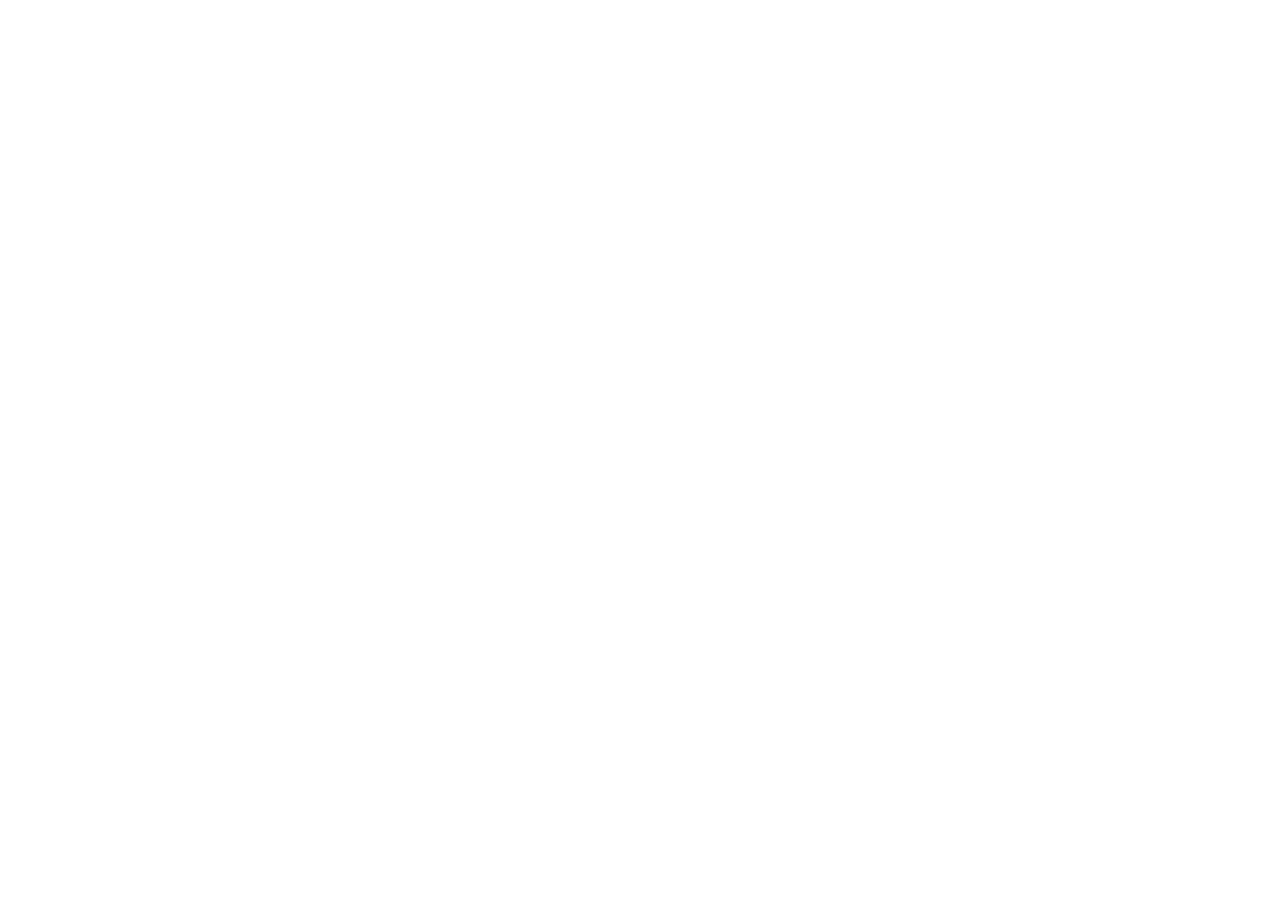
==== index.html @ 72f67b69 "init project" ====
<!DOCTYPE html>
<html lang="en">
<head>
    <meta charset="UTF-8">
    <meta http-equiv="X-UA-Compatible" content="IE=edge">
    <meta name="viewport" content="width=device-width, initial-scale=1.0">
    <title>Document</title>
</head>
<body>
    
</body>
</html>
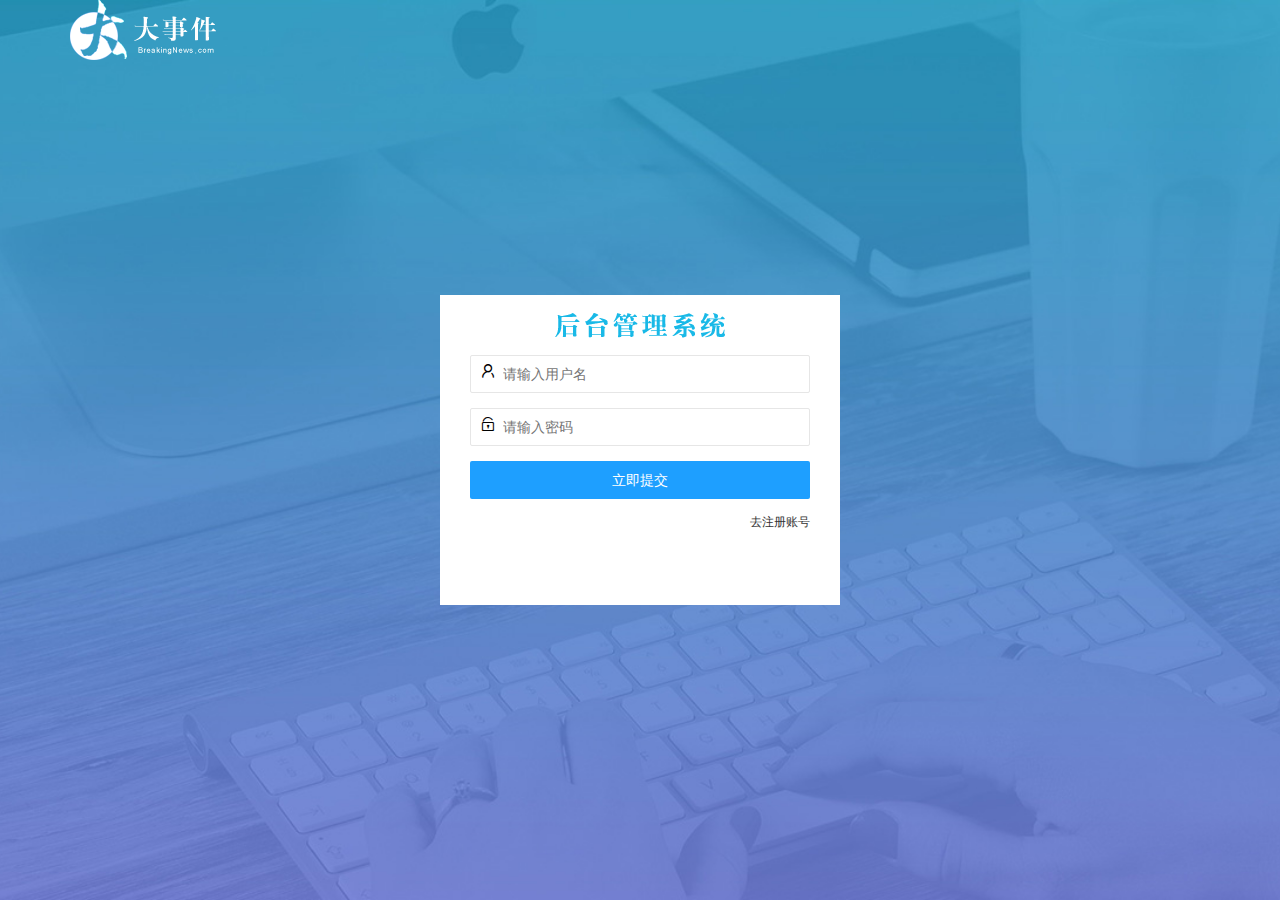
==== commit 28ad230a: "完成了注册和登录功能的开发" ====
--- a/index.html
+++ b/index.html
@@ -1,12 +1,89 @@
 <!DOCTYPE html>
 <html lang="en">
+
 <head>
     <meta charset="UTF-8">
     <meta http-equiv="X-UA-Compatible" content="IE=edge">
     <meta name="viewport" content="width=device-width, initial-scale=1.0">
-    <title>Document</title>
+    <title>大事件登录</title>
+    <link rel="stylesheet" href="./assets/lib/layui/css/layui.css">
+    <link rel="stylesheet" href="/assets/css/login.css">
 </head>
+
 <body>
-    
+    <!-- 头部的logo区 -->
+    <div class="layui-main">
+        <img src="/assets/images/logo.png" alt="" />
+    </div>
+    <!-- 注册登录区 -->
+    <div class="loginAndRegBox">
+        <div class="title-box"></div>
+        <!-- 登录的div -->
+        <div class="login-box">
+            <form class="layui-form" id="form_login">
+                <!-- 用户名 -->
+                <div class="layui-form-item">
+                    <i class="layui-icon layui-icon-username"></i>  
+                    <input type="text" name="username" required lay-verify="required" placeholder="请输入用户名"
+                        autocomplete="off" class="layui-input">
+                </div>
+                <!-- 密码 -->
+                <div class="layui-form-item">
+                    <i class="layui-icon layui-icon-password"></i> 
+                    <input type="password" name="password" required lay-verify="required|pwd" placeholder="请输入密码"
+                        autocomplete="off" class="layui-input">
+                </div>
+                <!-- 登录按钮 -->
+                <div class="layui-form-item">
+                      <!-- 按钮 提交按钮比普通按钮多了一个  lay-submit  属性-->
+                    <button class="layui-btn layui-btn-fluid  layui-btn-normal" lay-submit>立即提交</button>
+                </div>
+                <div class="layui-form-item link" >
+                    <a href="javascript:;" id="link_reg">去注册账号</a>
+                </div>
+            </form>
+
+        </div>
+        <!-- 注册的div -->
+        <div class="reg-box ">
+            <form class="layui-form" id="form_reg">
+                <!-- 用户名 -->
+                <div class="layui-form-item">
+                    <i class="layui-icon layui-icon-username"></i>  
+                    <input type="text" name="username" required lay-verify="required" placeholder="请输入用户名"
+                        autocomplete="off" class="layui-input">
+                </div>
+                <!-- 密码 -->
+                <div class="layui-form-item">
+                    <i class="layui-icon layui-icon-password"></i> 
+                    <input type="password" name="password" required lay-verify="required|pwd" placeholder="请输入密码"
+                        autocomplete="off" class="layui-input">
+                </div>
+                <!-- 再次确认 -->
+                <div class="layui-form-item">
+                    <i class="layui-icon layui-icon-password"></i> 
+                    <input type="password" name="repassword" required lay-verify="required|pwd" placeholder="请确认密码"
+                        autocomplete="off" class="layui-input">
+                </div>
+                <!-- 注册按钮 -->
+                <div class="layui-form-item">
+                      <!-- 按钮 提交按钮比普通按钮多了一个  lay-submit  属性-->
+                    <button class="layui-btn layui-btn-fluid  layui-btn-normal" lay-submit>注册</button>
+                </div>
+                <div class="layui-form-item link" >
+                    <a href="javascript:;" id="link_log">去登录</a>
+                </div>
+            </form>  
+        </div>
+    </div>
+    <!-- 导入layui脚本 -->
+    <script src="/assets/lib/layui/layui.all.js"></script>
+    <!-- 导入jquery脚本 -->
+    <script src="/assets/lib/jquery.js"></script>
+    <!-- 导入baseAPI.js -->
+    <script src="/assets/js/baseAPI.js"></script>
+    <!-- 导入自己的脚本 -->
+    <script src="/assets/js/login.js"></script>
 </body>
+
 </html>--- a/assets/lib/layui/css/layui.css
+++ b/assets/lib/layui/css/layui.css
@@ -0,0 +1,2 @@
+/** layui-v2.5.5 MIT License By https://www.layui.com */
+ .layui-inline,img{display:inline-block;vertical-align:middle}h1,h2,h3,h4,h5,h6{font-weight:400}.layui-edge,.layui-header,.layui-inline,.layui-main{position:relative}.layui-body,.layui-edge,.layui-elip{overflow:hidden}.layui-btn,.layui-edge,.layui-inline,img{vertical-align:middle}.layui-btn,.layui-disabled,.layui-icon,.layui-unselect{-moz-user-select:none;-webkit-user-select:none;-ms-user-select:none}.layui-elip,.layui-form-checkbox span,.layui-form-pane .layui-form-label{text-overflow:ellipsis;white-space:nowrap}.layui-breadcrumb,.layui-tree-btnGroup{visibility:hidden}blockquote,body,button,dd,div,dl,dt,form,h1,h2,h3,h4,h5,h6,input,li,ol,p,pre,td,textarea,th,ul{margin:0;padding:0;-webkit-tap-highlight-color:rgba(0,0,0,0)}a:active,a:hover{outline:0}img{border:none}li{list-style:none}table{border-collapse:collapse;border-spacing:0}h4,h5,h6{font-size:100%}button,input,optgroup,option,select,textarea{font-family:inherit;font-size:inherit;font-style:inherit;font-weight:inherit;outline:0}pre{white-space:pre-wrap;white-space:-moz-pre-wrap;white-space:-pre-wrap;white-space:-o-pre-wrap;word-wrap:break-word}body{line-height:24px;font:14px Helvetica Neue,Helvetica,PingFang SC,Tahoma,Arial,sans-serif}hr{height:1px;margin:10px 0;border:0;clear:both}a{color:#333;text-decoration:none}a:hover{color:#777}a cite{font-style:normal;*cursor:pointer}.layui-border-box,.layui-border-box *{box-sizing:border-box}.layui-box,.layui-box *{box-sizing:content-box}.layui-clear{clear:both;*zoom:1}.layui-clear:after{content:'\20';clear:both;*zoom:1;display:block;height:0}.layui-inline{*display:inline;*zoom:1}.layui-edge{display:inline-block;width:0;height:0;border-width:6px;border-style:dashed;border-color:transparent}.layui-edge-top{top:-4px;border-bottom-color:#999;border-bottom-style:solid}.layui-edge-right{border-left-color:#999;border-left-style:solid}.layui-edge-bottom{top:2px;border-top-color:#999;border-top-style:solid}.layui-edge-left{border-right-color:#999;border-right-style:solid}.layui-disabled,.layui-disabled:hover{color:#d2d2d2!important;cursor:not-allowed!important}.layui-circle{border-radius:100%}.layui-show{display:block!important}.layui-hide{display:none!important}@font-face{font-family:layui-icon;src:url(../font/iconfont.eot?v=250);src:url(../font/iconfont.eot?v=250#iefix) format('embedded-opentype'),url(../font/iconfont.woff2?v=250) format('woff2'),url(../font/iconfont.woff?v=250) format('woff'),url(../font/iconfont.ttf?v=250) format('truetype'),url(../font/iconfont.svg?v=250#layui-icon) format('svg')}.layui-icon{font-family:layui-icon!important;font-size:16px;font-style:normal;-webkit-font-smoothing:antialiased;-moz-osx-font-smoothing:grayscale}.layui-icon-reply-fill:before{content:"\e611"}.layui-icon-set-fill:before{content:"\e614"}.layui-icon-menu-fill:before{content:"\e60f"}.layui-icon-search:before{content:"\e615"}.layui-icon-share:before{content:"\e641"}.layui-icon-set-sm:before{content:"\e620"}.layui-icon-engine:before{content:"\e628"}.layui-icon-close:before{content:"\1006"}.layui-icon-close-fill:before{content:"\1007"}.layui-icon-chart-screen:before{content:"\e629"}.layui-icon-star:before{content:"\e600"}.layui-icon-circle-dot:before{content:"\e617"}.layui-icon-chat:before{content:"\e606"}.layui-icon-release:before{content:"\e609"}.layui-icon-list:before{content:"\e60a"}.layui-icon-chart:before{content:"\e62c"}.layui-icon-ok-circle:before{content:"\1005"}.layui-icon-layim-theme:before{content:"\e61b"}.layui-icon-table:before{content:"\e62d"}.layui-icon-right:before{content:"\e602"}.layui-icon-left:before{content:"\e603"}.layui-icon-cart-simple:before{content:"\e698"}.layui-icon-face-cry:before{content:"\e69c"}.layui-icon-face-smile:before{content:"\e6af"}.layui-icon-survey:before{content:"\e6b2"}.layui-icon-tree:before{content:"\e62e"}.layui-icon-upload-circle:before{content:"\e62f"}.layui-icon-add-circle:before{content:"\e61f"}.layui-icon-download-circle:before{content:"\e601"}.layui-icon-templeate-1:before{content:"\e630"}.layui-icon-util:before{content:"\e631"}.layui-icon-face-surprised:before{content:"\e664"}.layui-icon-edit:before{content:"\e642"}.layui-icon-speaker:before{content:"\e645"}.layui-icon-down:before{content:"\e61a"}.layui-icon-file:before{content:"\e621"}.layui-icon-layouts:before{content:"\e632"}.layui-icon-rate-half:before{content:"\e6c9"}.layui-icon-add-circle-fine:before{content:"\e608"}.layui-icon-prev-circle:before{content:"\e633"}.layui-icon-read:before{content:"\e705"}.layui-icon-404:before{content:"\e61c"}.layui-icon-carousel:before{content:"\e634"}.layui-icon-help:before{content:"\e607"}.layui-icon-code-circle:before{content:"\e635"}.layui-icon-water:before{content:"\e636"}.layui-icon-username:before{content:"\e66f"}.layui-icon-find-fill:before{content:"\e670"}.layui-icon-about:before{content:"\e60b"}.layui-icon-location:before{content:"\e715"}.layui-icon-up:before{content:"\e619"}.layui-icon-pause:before{content:"\e651"}.layui-icon-date:before{content:"\e637"}.layui-icon-layim-uploadfile:before{content:"\e61d"}.layui-icon-delete:before{content:"\e640"}.layui-icon-play:before{content:"\e652"}.layui-icon-top:before{content:"\e604"}.layui-icon-friends:before{content:"\e612"}.layui-icon-refresh-3:before{content:"\e9aa"}.layui-icon-ok:before{content:"\e605"}.layui-icon-layer:before{content:"\e638"}.layui-icon-face-smile-fine:before{content:"\e60c"}.layui-icon-dollar:before{content:"\e659"}.layui-icon-group:before{content:"\e613"}.layui-icon-layim-download:before{content:"\e61e"}.layui-icon-picture-fine:before{content:"\e60d"}.layui-icon-link:before{content:"\e64c"}.layui-icon-diamond:before{content:"\e735"}.layui-icon-log:before{content:"\e60e"}.layui-icon-rate-solid:before{content:"\e67a"}.layui-icon-fonts-del:before{content:"\e64f"}.layui-icon-unlink:before{content:"\e64d"}.layui-icon-fonts-clear:before{content:"\e639"}.layui-icon-triangle-r:before{content:"\e623"}.layui-icon-circle:before{content:"\e63f"}.layui-icon-radio:before{content:"\e643"}.layui-icon-align-center:before{content:"\e647"}.layui-icon-align-right:before{content:"\e648"}.layui-icon-align-left:before{content:"\e649"}.layui-icon-loading-1:before{content:"\e63e"}.layui-icon-return:before{content:"\e65c"}.layui-icon-fonts-strong:before{content:"\e62b"}.layui-icon-upload:before{content:"\e67c"}.layui-icon-dialogue:before{content:"\e63a"}.layui-icon-video:before{content:"\e6ed"}.layui-icon-headset:before{content:"\e6fc"}.layui-icon-cellphone-fine:before{content:"\e63b"}.layui-icon-add-1:before{content:"\e654"}.layui-icon-face-smile-b:before{content:"\e650"}.layui-icon-fonts-html:before{content:"\e64b"}.layui-icon-form:before{content:"\e63c"}.layui-icon-cart:before{content:"\e657"}.layui-icon-camera-fill:before{content:"\e65d"}.layui-icon-tabs:before{content:"\e62a"}.layui-icon-fonts-code:before{content:"\e64e"}.layui-icon-fire:before{content:"\e756"}.layui-icon-set:before{content:"\e716"}.layui-icon-fonts-u:before{content:"\e646"}.layui-icon-triangle-d:before{content:"\e625"}.layui-icon-tips:before{content:"\e702"}.layui-icon-picture:before{content:"\e64a"}.layui-icon-more-vertical:before{content:"\e671"}.layui-icon-flag:before{content:"\e66c"}.layui-icon-loading:before{content:"\e63d"}.layui-icon-fonts-i:before{content:"\e644"}.layui-icon-refresh-1:before{content:"\e666"}.layui-icon-rmb:before{content:"\e65e"}.layui-icon-home:before{content:"\e68e"}.layui-icon-user:before{content:"\e770"}.layui-icon-notice:before{content:"\e667"}.layui-icon-login-weibo:before{content:"\e675"}.layui-icon-voice:before{content:"\e688"}.layui-icon-upload-drag:before{content:"\e681"}.layui-icon-login-qq:before{content:"\e676"}.layui-icon-snowflake:before{content:"\e6b1"}.layui-icon-file-b:before{content:"\e655"}.layui-icon-template:before{content:"\e663"}.layui-icon-auz:before{content:"\e672"}.layui-icon-console:before{content:"\e665"}.layui-icon-app:before{content:"\e653"}.layui-icon-prev:before{content:"\e65a"}.layui-icon-website:before{content:"\e7ae"}.layui-icon-next:before{content:"\e65b"}.layui-icon-component:before{content:"\e857"}.layui-icon-more:before{content:"\e65f"}.layui-icon-login-wechat:before{content:"\e677"}.layui-icon-shrink-right:before{content:"\e668"}.layui-icon-spread-left:before{content:"\e66b"}.layui-icon-camera:before{content:"\e660"}.layui-icon-note:before{content:"\e66e"}.layui-icon-refresh:before{content:"\e669"}.layui-icon-female:before{content:"\e661"}.layui-icon-male:before{content:"\e662"}.layui-icon-password:before{content:"\e673"}.layui-icon-senior:before{content:"\e674"}.layui-icon-theme:before{content:"\e66a"}.layui-icon-tread:before{content:"\e6c5"}.layui-icon-praise:before{content:"\e6c6"}.layui-icon-star-fill:before{content:"\e658"}.layui-icon-rate:before{content:"\e67b"}.layui-icon-template-1:before{content:"\e656"}.layui-icon-vercode:before{content:"\e679"}.layui-icon-cellphone:before{content:"\e678"}.layui-icon-screen-full:before{content:"\e622"}.layui-icon-screen-restore:before{content:"\e758"}.layui-icon-cols:before{content:"\e610"}.layui-icon-export:before{content:"\e67d"}.layui-icon-print:before{content:"\e66d"}.layui-icon-slider:before{content:"\e714"}.layui-icon-addition:before{content:"\e624"}.layui-icon-subtraction:before{content:"\e67e"}.layui-icon-service:before{content:"\e626"}.layui-icon-transfer:before{content:"\e691"}.layui-main{width:1140px;margin:0 auto}.layui-header{z-index:1000;height:60px}.layui-header a:hover{transition:all .5s;-webkit-transition:all .5s}.layui-side{position:fixed;left:0;top:0;bottom:0;z-index:999;width:200px;overflow-x:hidden}.layui-side-scroll{position:relative;width:220px;height:100%;overflow-x:hidden}.layui-body{position:absolute;left:200px;right:0;top:0;bottom:0;z-index:998;width:auto;overflow-y:auto;box-sizing:border-box}.layui-layout-body{overflow:hidden}.layui-layout-admin .layui-header{background-color:#23262E}.layui-layout-admin .layui-side{top:60px;width:200px;overflow-x:hidden}.layui-layout-admin .layui-body{position:fixed;top:60px;bottom:44px}.layui-layout-admin .layui-main{width:auto;margin:0 15px}.layui-layout-admin .layui-footer{position:fixed;left:200px;right:0;bottom:0;height:44px;line-height:44px;padding:0 15px;background-color:#eee}.layui-layout-admin .layui-logo{position:absolute;left:0;top:0;width:200px;height:100%;line-height:60px;text-align:center;color:#009688;font-size:16px}.layui-layout-admin .layui-header .layui-nav{background:0 0}.layui-layout-left{position:absolute!important;left:200px;top:0}.layui-layout-right{position:absolute!important;right:0;top:0}.layui-container{position:relative;margin:0 auto;padding:0 15px;box-sizing:border-box}.layui-fluid{position:relative;margin:0 auto;padding:0 15px}.layui-row:after,.layui-row:before{content:'';display:block;clear:both}.layui-col-lg1,.layui-col-lg10,.layui-col-lg11,.layui-col-lg12,.layui-col-lg2,.layui-col-lg3,.layui-col-lg4,.layui-col-lg5,.layui-col-lg6,.layui-col-lg7,.layui-col-lg8,.layui-col-lg9,.layui-col-md1,.layui-col-md10,.layui-col-md11,.layui-col-md12,.layui-col-md2,.layui-col-md3,.layui-col-md4,.layui-col-md5,.layui-col-md6,.layui-col-md7,.layui-col-md8,.layui-col-md9,.layui-col-sm1,.layui-col-sm10,.layui-col-sm11,.layui-col-sm12,.layui-col-sm2,.layui-col-sm3,.layui-col-sm4,.layui-col-sm5,.layui-col-sm6,.layui-col-sm7,.layui-col-sm8,.layui-col-sm9,.layui-col-xs1,.layui-col-xs10,.layui-col-xs11,.layui-col-xs12,.layui-col-xs2,.layui-col-xs3,.layui-col-xs4,.layui-col-xs5,.layui-col-xs6,.layui-col-xs7,.layui-col-xs8,.layui-col-xs9{position:relative;display:block;box-sizing:border-box}.layui-col-xs1,.layui-col-xs10,.layui-col-xs11,.layui-col-xs12,.layui-col-xs2,.layui-col-xs3,.layui-col-xs4,.layui-col-xs5,.layui-col-xs6,.layui-col-xs7,.layui-col-xs8,.layui-col-xs9{float:left}.layui-col-xs1{width:8.33333333%}.layui-col-xs2{width:16.66666667%}.layui-col-xs3{width:25%}.layui-col-xs4{width:33.33333333%}.layui-col-xs5{width:41.66666667%}.layui-col-xs6{width:50%}.layui-col-xs7{width:58.33333333%}.layui-col-xs8{width:66.66666667%}.layui-col-xs9{width:75%}.layui-col-xs10{width:83.33333333%}.layui-col-xs11{width:91.66666667%}.layui-col-xs12{width:100%}.layui-col-xs-offset1{margin-left:8.33333333%}.layui-col-xs-offset2{margin-left:16.66666667%}.layui-col-xs-offset3{margin-left:25%}.layui-col-xs-offset4{margin-left:33.33333333%}.layui-col-xs-offset5{margin-left:41.66666667%}.layui-col-xs-offset6{margin-left:50%}.layui-col-xs-offset7{margin-left:58.33333333%}.layui-col-xs-offset8{margin-left:66.66666667%}.layui-col-xs-offset9{margin-left:75%}.layui-col-xs-offset10{margin-left:83.33333333%}.layui-col-xs-offset11{margin-left:91.66666667%}.layui-col-xs-offset12{margin-left:100%}@media screen and (max-width:768px){.layui-hide-xs{display:none!important}.layui-show-xs-block{display:block!important}.layui-show-xs-inline{display:inline!important}.layui-show-xs-inline-block{display:inline-block!important}}@media screen and (min-width:768px){.layui-container{width:750px}.layui-hide-sm{display:none!important}.layui-show-sm-block{display:block!important}.layui-show-sm-inline{display:inline!important}.layui-show-sm-inline-block{display:inline-block!important}.layui-col-sm1,.layui-col-sm10,.layui-col-sm11,.layui-col-sm12,.layui-col-sm2,.layui-col-sm3,.layui-col-sm4,.layui-col-sm5,.layui-col-sm6,.layui-col-sm7,.layui-col-sm8,.layui-col-sm9{float:left}.layui-col-sm1{width:8.33333333%}.layui-col-sm2{width:16.66666667%}.layui-col-sm3{width:25%}.layui-col-sm4{width:33.33333333%}.layui-col-sm5{width:41.66666667%}.layui-col-sm6{width:50%}.layui-col-sm7{width:58.33333333%}.layui-col-sm8{width:66.66666667%}.layui-col-sm9{width:75%}.layui-col-sm10{width:83.33333333%}.layui-col-sm11{width:91.66666667%}.layui-col-sm12{width:100%}.layui-col-sm-offset1{margin-left:8.33333333%}.layui-col-sm-offset2{margin-left:16.66666667%}.layui-col-sm-offset3{margin-left:25%}.layui-col-sm-offset4{margin-left:33.33333333%}.layui-col-sm-offset5{margin-left:41.66666667%}.layui-col-sm-offset6{margin-left:50%}.layui-col-sm-offset7{margin-left:58.33333333%}.layui-col-sm-offset8{margin-left:66.66666667%}.layui-col-sm-offset9{margin-left:75%}.layui-col-sm-offset10{margin-left:83.33333333%}.layui-col-sm-offset11{margin-left:91.66666667%}.layui-col-sm-offset12{margin-left:100%}}@media screen and (min-width:992px){.layui-container{width:970px}.layui-hide-md{display:none!important}.layui-show-md-block{display:block!important}.layui-show-md-inline{display:inline!important}.layui-show-md-inline-block{display:inline-block!important}.layui-col-md1,.layui-col-md10,.layui-col-md11,.layui-col-md12,.layui-col-md2,.layui-col-md3,.layui-col-md4,.layui-col-md5,.layui-col-md6,.layui-col-md7,.layui-col-md8,.layui-col-md9{float:left}.layui-col-md1{width:8.33333333%}.layui-col-md2{width:16.66666667%}.layui-col-md3{width:25%}.layui-col-md4{width:33.33333333%}.layui-col-md5{width:41.66666667%}.layui-col-md6{width:50%}.layui-col-md7{width:58.33333333%}.layui-col-md8{width:66.66666667%}.layui-col-md9{width:75%}.layui-col-md10{width:83.33333333%}.layui-col-md11{width:91.66666667%}.layui-col-md12{width:100%}.layui-col-md-offset1{margin-left:8.33333333%}.layui-col-md-offset2{margin-left:16.66666667%}.layui-col-md-offset3{margin-left:25%}.layui-col-md-offset4{margin-left:33.33333333%}.layui-col-md-offset5{margin-left:41.66666667%}.layui-col-md-offset6{margin-left:50%}.layui-col-md-offset7{margin-left:58.33333333%}.layui-col-md-offset8{margin-left:66.66666667%}.layui-col-md-offset9{margin-left:75%}.layui-col-md-offset10{margin-left:83.33333333%}.layui-col-md-offset11{margin-left:91.66666667%}.layui-col-md-offset12{margin-left:100%}}@media screen and (min-width:1200px){.layui-container{width:1170px}.layui-hide-lg{display:none!important}.layui-show-lg-block{display:block!important}.layui-show-lg-inline{display:inline!important}.layui-show-lg-inline-block{display:inline-block!important}.layui-col-lg1,.layui-col-lg10,.layui-col-lg11,.layui-col-lg12,.layui-col-lg2,.layui-col-lg3,.layui-col-lg4,.layui-col-lg5,.layui-col-lg6,.layui-col-lg7,.layui-col-lg8,.layui-col-lg9{float:left}.layui-col-lg1{width:8.33333333%}.layui-col-lg2{width:16.66666667%}.layui-col-lg3{width:25%}.layui-col-lg4{width:33.33333333%}.layui-col-lg5{width:41.66666667%}.layui-col-lg6{width:50%}.layui-col-lg7{width:58.33333333%}.layui-col-lg8{width:66.66666667%}.layui-col-lg9{width:75%}.layui-col-lg10{width:83.33333333%}.layui-col-lg11{width:91.66666667%}.layui-col-lg12{width:100%}.layui-col-lg-offset1{margin-left:8.33333333%}.layui-col-lg-offset2{margin-left:16.66666667%}.layui-col-lg-offset3{margin-left:25%}.layui-col-lg-offset4{margin-left:33.33333333%}.layui-col-lg-offset5{margin-left:41.66666667%}.layui-col-lg-offset6{margin-left:50%}.layui-col-lg-offset7{margin-left:58.33333333%}.layui-col-lg-offset8{margin-left:66.66666667%}.layui-col-lg-offset9{margin-left:75%}.layui-col-lg-offset10{margin-left:83.33333333%}.layui-col-lg-offset11{margin-left:91.66666667%}.layui-col-lg-offset12{margin-left:100%}}.layui-col-space1{margin:-.5px}.layui-col-space1>*{padding:.5px}.layui-col-space3{margin:-1.5px}.layui-col-space3>*{padding:1.5px}.layui-col-space5{margin:-2.5px}.layui-col-space5>*{padding:2.5px}.layui-col-space8{margin:-3.5px}.layui-col-space8>*{padding:3.5px}.layui-col-space10{margin:-5px}.layui-col-space10>*{padding:5px}.layui-col-space12{margin:-6px}.layui-col-space12>*{padding:6px}.layui-col-space15{margin:-7.5px}.layui-col-space15>*{padding:7.5px}.layui-col-space18{margin:-9px}.layui-col-space18>*{padding:9px}.layui-col-space20{margin:-10px}.layui-col-space20>*{padding:10px}.layui-col-space22{margin:-11px}.layui-col-space22>*{padding:11px}.layui-col-space25{margin:-12.5px}.layui-col-space25>*{padding:12.5px}.layui-col-space30{margin:-15px}.layui-col-space30>*{padding:15px}.layui-btn,.layui-input,.layui-select,.layui-textarea,.layui-upload-button{outline:0;-webkit-appearance:none;transition:all .3s;-webkit-transition:all .3s;box-sizing:border-box}.layui-elem-quote{margin-bottom:10px;padding:15px;line-height:22px;border-left:5px solid #009688;border-radius:0 2px 2px 0;background-color:#f2f2f2}.layui-quote-nm{border-style:solid;border-width:1px 1px 1px 5px;background:0 0}.layui-elem-field{margin-bottom:10px;padding:0;border-width:1px;border-style:solid}.layui-elem-field legend{margin-left:20px;padding:0 10px;font-size:20px;font-weight:300}.layui-field-title{margin:10px 0 20px;border-width:1px 0 0}.layui-field-box{padding:10px 15px}.layui-field-title .layui-field-box{padding:10px 0}.layui-progress{position:relative;height:6px;border-radius:20px;background-color:#e2e2e2}.layui-progress-bar{position:absolute;left:0;top:0;width:0;max-width:100%;height:6px;border-radius:20px;text-align:right;background-color:#5FB878;transition:all .3s;-webkit-transition:all .3s}.layui-progress-big,.layui-progress-big .layui-progress-bar{height:18px;line-height:18px}.layui-progress-text{position:relative;top:-20px;line-height:18px;font-size:12px;color:#666}.layui-progress-big .layui-progress-text{position:static;padding:0 10px;color:#fff}.layui-collapse{border-width:1px;border-style:solid;border-radius:2px}.layui-colla-content,.layui-colla-item{border-top-width:1px;border-top-style:solid}.layui-colla-item:first-child{border-top:none}.layui-colla-title{position:relative;height:42px;line-height:42px;padding:0 15px 0 35px;color:#333;background-color:#f2f2f2;cursor:pointer;font-size:14px;overflow:hidden}.layui-colla-content{display:none;padding:10px 15px;line-height:22px;color:#666}.layui-colla-icon{position:absolute;left:15px;top:0;font-size:14px}.layui-card{margin-bottom:15px;border-radius:2px;background-color:#fff;box-shadow:0 1px 2px 0 rgba(0,0,0,.05)}.layui-card:last-child{margin-bottom:0}.layui-card-header{position:relative;height:42px;line-height:42px;padding:0 15px;border-bottom:1px solid #f6f6f6;color:#333;border-radius:2px 2px 0 0;font-size:14px}.layui-bg-black,.layui-bg-blue,.layui-bg-cyan,.layui-bg-green,.layui-bg-orange,.layui-bg-red{color:#fff!important}.layui-card-body{position:relative;padding:10px 15px;line-height:24px}.layui-card-body[pad15]{padding:15px}.layui-card-body[pad20]{padding:20px}.layui-card-body .layui-table{margin:5px 0}.layui-card .layui-tab{margin:0}.layui-panel-window{position:relative;padding:15px;border-radius:0;border-top:5px solid #E6E6E6;background-color:#fff}.layui-auxiliar-moving{position:fixed;left:0;right:0;top:0;bottom:0;width:100%;height:100%;background:0 0;z-index:9999999999}.layui-form-label,.layui-form-mid,.layui-form-select,.layui-input-block,.layui-input-inline,.layui-textarea{position:relative}.layui-bg-red{background-color:#FF5722!important}.layui-bg-orange{background-color:#FFB800!important}.layui-bg-green{background-color:#009688!important}.layui-bg-cyan{background-color:#2F4056!important}.layui-bg-blue{background-color:#1E9FFF!important}.layui-bg-black{background-color:#393D49!important}.layui-bg-gray{background-color:#eee!important;color:#666!important}.layui-badge-rim,.layui-colla-content,.layui-colla-item,.layui-collapse,.layui-elem-field,.layui-form-pane .layui-form-item[pane],.layui-form-pane .layui-form-label,.layui-input,.layui-layedit,.layui-layedit-tool,.layui-quote-nm,.layui-select,.layui-tab-bar,.layui-tab-card,.layui-tab-title,.layui-tab-title .layui-this:after,.layui-textarea{border-color:#e6e6e6}.layui-timeline-item:before,hr{background-color:#e6e6e6}.layui-text{line-height:22px;font-size:14px;color:#666}.layui-text h1,.layui-text h2,.layui-text h3{font-weight:500;color:#333}.layui-text h1{font-size:30px}.layui-text h2{font-size:24px}.layui-text h3{font-size:18px}.layui-text a:not(.layui-btn){color:#01AAED}.layui-text a:not(.layui-btn):hover{text-decoration:underline}.layui-text ul{padding:5px 0 5px 15px}.layui-text ul li{margin-top:5px;list-style-type:disc}.layui-text em,.layui-word-aux{color:#999!important;padding:0 5px!important}.layui-btn{display:inline-block;height:38px;line-height:38px;padding:0 18px;background-color:#009688;color:#fff;white-space:nowrap;text-align:center;font-size:14px;border:none;border-radius:2px;cursor:pointer}.layui-btn:hover{opacity:.8;filter:alpha(opacity=80);color:#fff}.layui-btn:active{opacity:1;filter:alpha(opacity=100)}.layui-btn+.layui-btn{margin-left:10px}.layui-btn-container{font-size:0}.layui-btn-container .layui-btn{margin-right:10px;margin-bottom:10px}.layui-btn-container .layui-btn+.layui-btn{margin-left:0}.layui-table .layui-btn-container .layui-btn{margin-bottom:9px}.layui-btn-radius{border-radius:100px}.layui-btn .layui-icon{margin-right:3px;font-size:18px;vertical-align:bottom;vertical-align:middle\9}.layui-btn-primary{border:1px solid #C9C9C9;background-color:#fff;color:#555}.layui-btn-primary:hover{border-color:#009688;color:#333}.layui-btn-normal{background-color:#1E9FFF}.layui-btn-warm{background-color:#FFB800}.layui-btn-danger{background-color:#FF5722}.layui-btn-checked{background-color:#5FB878}.layui-btn-disabled,.layui-btn-disabled:active,.layui-btn-disabled:hover{border:1px solid #e6e6e6;background-color:#FBFBFB;color:#C9C9C9;cursor:not-allowed;opacity:1}.layui-btn-lg{height:44px;line-height:44px;padding:0 25px;font-size:16px}.layui-btn-sm{height:30px;line-height:30px;padding:0 10px;font-size:12px}.layui-btn-sm i{font-size:16px!important}.layui-btn-xs{height:22px;line-height:22px;padding:0 5px;font-size:12px}.layui-btn-xs i{font-size:14px!important}.layui-btn-group{display:inline-block;vertical-align:middle;font-size:0}.layui-btn-group .layui-btn{margin-left:0!important;margin-right:0!important;border-left:1px solid rgba(255,255,255,.5);border-radius:0}.layui-btn-group .layui-btn-primary{border-left:none}.layui-btn-group .layui-btn-primary:hover{border-color:#C9C9C9;color:#009688}.layui-btn-group .layui-btn:first-child{border-left:none;border-radius:2px 0 0 2px}.layui-btn-group .layui-btn-primary:first-child{border-left:1px solid #c9c9c9}.layui-btn-group .layui-btn:last-child{border-radius:0 2px 2px 0}.layui-btn-group .layui-btn+.layui-btn{margin-left:0}.layui-btn-group+.layui-btn-group{margin-left:10px}.layui-btn-fluid{width:100%}.layui-input,.layui-select,.layui-textarea{height:38px;line-height:1.3;line-height:38px\9;border-width:1px;border-style:solid;background-color:#fff;border-radius:2px}.layui-input::-webkit-input-placeholder,.layui-select::-webkit-input-placeholder,.layui-textarea::-webkit-input-placeholder{line-height:1.3}.layui-input,.layui-textarea{display:block;width:100%;padding-left:10px}.layui-input:hover,.layui-textarea:hover{border-color:#D2D2D2!important}.layui-input:focus,.layui-textarea:focus{border-color:#C9C9C9!important}.layui-textarea{min-height:100px;height:auto;line-height:20px;padding:6px 10px;resize:vertical}.layui-select{padding:0 10px}.layui-form input[type=checkbox],.layui-form input[type=radio],.layui-form select{display:none}.layui-form [lay-ignore]{display:initial}.layui-form-item{margin-bottom:15px;clear:both;*zoom:1}.layui-form-item:after{content:'\20';clear:both;*zoom:1;display:block;height:0}.layui-form-label{float:left;display:block;padding:9px 15px;width:80px;font-weight:400;line-height:20px;text-align:right}.layui-form-label-col{display:block;float:none;padding:9px 0;line-height:20px;text-align:left}.layui-form-item .layui-inline{margin-bottom:5px;margin-right:10px}.layui-input-block{margin-left:110px;min-height:36px}.layui-input-inline{display:inline-block;vertical-align:middle}.layui-form-item .layui-input-inline{float:left;width:190px;margin-right:10px}.layui-form-text .layui-input-inline{width:auto}.layui-form-mid{float:left;display:block;padding:9px 0!important;line-height:20px;margin-right:10px}.layui-form-danger+.layui-form-select .layui-input,.layui-form-danger:focus{border-color:#FF5722!important}.layui-form-select .layui-input{padding-right:30px;cursor:pointer}.layui-form-select .layui-edge{position:absolute;right:10px;top:50%;margin-top:-3px;cursor:pointer;border-width:6px;border-top-color:#c2c2c2;border-top-style:solid;transition:all .3s;-webkit-transition:all .3s}.layui-form-select dl{display:none;position:absolute;left:0;top:42px;padding:5px 0;z-index:899;min-width:100%;border:1px solid #d2d2d2;max-height:300px;overflow-y:auto;background-color:#fff;border-radius:2px;box-shadow:0 2px 4px rgba(0,0,0,.12);box-sizing:border-box}.layui-form-select dl dd,.layui-form-select dl dt{padding:0 10px;line-height:36px;white-space:nowrap;overflow:hidden;text-overflow:ellipsis}.layui-form-select dl dt{font-size:12px;color:#999}.layui-form-select dl dd{cursor:pointer}.layui-form-select dl dd:hover{background-color:#f2f2f2;-webkit-transition:.5s all;transition:.5s all}.layui-form-select .layui-select-group dd{padding-left:20px}.layui-form-select dl dd.layui-select-tips{padding-left:10px!important;color:#999}.layui-form-select dl dd.layui-this{background-color:#5FB878;color:#fff}.layui-form-checkbox,.layui-form-select dl dd.layui-disabled{background-color:#fff}.layui-form-selected dl{display:block}.layui-form-checkbox,.layui-form-checkbox *,.layui-form-switch{display:inline-block;vertical-align:middle}.layui-form-selected .layui-edge{margin-top:-9px;-webkit-transform:rotate(180deg);transform:rotate(180deg);margin-top:-3px\9}:root .layui-form-selected .layui-edge{margin-top:-9px\0/IE9}.layui-form-selectup dl{top:auto;bottom:42px}.layui-select-none{margin:5px 0;text-align:center;color:#999}.layui-select-disabled .layui-disabled{border-color:#eee!important}.layui-select-disabled .layui-edge{border-top-color:#d2d2d2}.layui-form-checkbox{position:relative;height:30px;line-height:30px;margin-right:10px;padding-right:30px;cursor:pointer;font-size:0;-webkit-transition:.1s linear;transition:.1s linear;box-sizing:border-box}.layui-form-checkbox span{padding:0 10px;height:100%;font-size:14px;border-radius:2px 0 0 2px;background-color:#d2d2d2;color:#fff;overflow:hidden}.layui-form-checkbox:hover span{background-color:#c2c2c2}.layui-form-checkbox i{position:absolute;right:0;top:0;width:30px;height:28px;border:1px solid #d2d2d2;border-left:none;border-radius:0 2px 2px 0;color:#fff;font-size:20px;text-align:center}.layui-form-checkbox:hover i{border-color:#c2c2c2;color:#c2c2c2}.layui-form-checked,.layui-form-checked:hover{border-color:#5FB878}.layui-form-checked span,.layui-form-checked:hover span{background-color:#5FB878}.layui-form-checked i,.layui-form-checked:hover i{color:#5FB878}.layui-form-item .layui-form-checkbox{margin-top:4px}.layui-form-checkbox[lay-skin=primary]{height:auto!important;line-height:normal!important;min-width:18px;min-height:18px;border:none!important;margin-right:0;padding-left:28px;padding-right:0;background:0 0}.layui-form-checkbox[lay-skin=primary] span{padding-left:0;padding-right:15px;line-height:18px;background:0 0;color:#666}.layui-form-checkbox[lay-skin=primary] i{right:auto;left:0;width:16px;height:16px;line-height:16px;border:1px solid #d2d2d2;font-size:12px;border-radius:2px;background-color:#fff;-webkit-transition:.1s linear;transition:.1s linear}.layui-form-checkbox[lay-skin=primary]:hover i{border-color:#5FB878;color:#fff}.layui-form-checked[lay-skin=primary] i{border-color:#5FB878!important;background-color:#5FB878;color:#fff}.layui-checkbox-disbaled[lay-skin=primary] span{background:0 0!important;color:#c2c2c2}.layui-checkbox-disbaled[lay-skin=primary]:hover i{border-color:#d2d2d2}.layui-form-item .layui-form-checkbox[lay-skin=primary]{margin-top:10px}.layui-form-switch{position:relative;height:22px;line-height:22px;min-width:35px;padding:0 5px;margin-top:8px;border:1px solid #d2d2d2;border-radius:20px;cursor:pointer;background-color:#fff;-webkit-transition:.1s linear;transition:.1s linear}.layui-form-switch i{position:absolute;left:5px;top:3px;width:16px;height:16px;border-radius:20px;background-color:#d2d2d2;-webkit-transition:.1s linear;transition:.1s linear}.layui-form-switch em{position:relative;top:0;width:25px;margin-left:21px;padding:0!important;text-align:center!important;color:#999!important;font-style:normal!important;font-size:12px}.layui-form-onswitch{border-color:#5FB878;background-color:#5FB878}.layui-checkbox-disbaled,.layui-checkbox-disbaled i{border-color:#e2e2e2!important}.layui-form-onswitch i{left:100%;margin-left:-21px;background-color:#fff}.layui-form-onswitch em{margin-left:5px;margin-right:21px;color:#fff!important}.layui-checkbox-disbaled span{background-color:#e2e2e2!important}.layui-checkbox-disbaled:hover i{color:#fff!important}[lay-radio]{display:none}.layui-form-radio,.layui-form-radio *{display:inline-block;vertical-align:middle}.layui-form-radio{line-height:28px;margin:6px 10px 0 0;padding-right:10px;cursor:pointer;font-size:0}.layui-form-radio *{font-size:14px}.layui-form-radio>i{margin-right:8px;font-size:22px;color:#c2c2c2}.layui-form-radio>i:hover,.layui-form-radioed>i{color:#5FB878}.layui-radio-disbaled>i{color:#e2e2e2!important}.layui-form-pane .layui-form-label{width:110px;padding:8px 15px;height:38px;line-height:20px;border-width:1px;border-style:solid;border-radius:2px 0 0 2px;text-align:center;background-color:#FBFBFB;overflow:hidden;box-sizing:border-box}.layui-form-pane .layui-input-inline{margin-left:-1px}.layui-form-pane .layui-input-block{margin-left:110px;left:-1px}.layui-form-pane .layui-input{border-radius:0 2px 2px 0}.layui-form-pane .layui-form-text .layui-form-label{float:none;width:100%;border-radius:2px;box-sizing:border-box;text-align:left}.layui-form-pane .layui-form-text .layui-input-inline{display:block;margin:0;top:-1px;clear:both}.layui-form-pane .layui-form-text .layui-input-block{margin:0;left:0;top:-1px}.layui-form-pane .layui-form-text .layui-textarea{min-height:100px;border-radius:0 0 2px 2px}.layui-form-pane .layui-form-checkbox{margin:4px 0 4px 10px}.layui-form-pane .layui-form-radio,.layui-form-pane .layui-form-switch{margin-top:6px;margin-left:10px}.layui-form-pane .layui-form-item[pane]{position:relative;border-width:1px;border-style:solid}.layui-form-pane .layui-form-item[pane] .layui-form-label{position:absolute;left:0;top:0;height:100%;border-width:0 1px 0 0}.layui-form-pane .layui-form-item[pane] .layui-input-inline{margin-left:110px}@media screen and (max-width:450px){.layui-form-item .layui-form-label{text-overflow:ellipsis;overflow:hidden;white-space:nowrap}.layui-form-item .layui-inline{display:block;margin-right:0;margin-bottom:20px;clear:both}.layui-form-item .layui-inline:after{content:'\20';clear:both;display:block;height:0}.layui-form-item .layui-input-inline{display:block;float:none;left:-3px;width:auto;margin:0 0 10px 112px}.layui-form-item .layui-input-inline+.layui-form-mid{margin-left:110px;top:-5px;padding:0}.layui-form-item .layui-form-checkbox{margin-right:5px;margin-bottom:5px}}.layui-layedit{border-width:1px;border-style:solid;border-radius:2px}.layui-layedit-tool{padding:3px 5px;border-bottom-width:1px;border-bottom-style:solid;font-size:0}.layedit-tool-fixed{position:fixed;top:0;border-top:1px solid #e2e2e2}.layui-layedit-tool .layedit-tool-mid,.layui-layedit-tool .layui-icon{display:inline-block;vertical-align:middle;text-align:center;font-size:14px}.layui-layedit-tool .layui-icon{position:relative;width:32px;height:30px;line-height:30px;margin:3px 5px;color:#777;cursor:pointer;border-radius:2px}.layui-layedit-tool .layui-icon:hover{color:#393D49}.layui-layedit-tool .layui-icon:active{color:#000}.layui-layedit-tool .layedit-tool-active{background-color:#e2e2e2;color:#000}.layui-layedit-tool .layui-disabled,.layui-layedit-tool .layui-disabled:hover{color:#d2d2d2;cursor:not-allowed}.layui-layedit-tool .layedit-tool-mid{width:1px;height:18px;margin:0 10px;background-color:#d2d2d2}.layedit-tool-html{width:50px!important;font-size:30px!important}.layedit-tool-b,.layedit-tool-code,.layedit-tool-help{font-size:16px!important}.layedit-tool-d,.layedit-tool-face,.layedit-tool-image,.layedit-tool-unlink{font-size:18px!important}.layedit-tool-image input{position:absolute;font-size:0;left:0;top:0;width:100%;height:100%;opacity:.01;filter:Alpha(opacity=1);cursor:pointer}.layui-layedit-iframe iframe{display:block;width:100%}#LAY_layedit_code{overflow:hidden}.layui-laypage{display:inline-block;*display:inline;*zoom:1;vertical-align:middle;margin:10px 0;font-size:0}.layui-laypage>a:first-child,.layui-laypage>a:first-child em{border-radius:2px 0 0 2px}.layui-laypage>a:last-child,.layui-laypage>a:last-child em{border-radius:0 2px 2px 0}.layui-laypage>:first-child{margin-left:0!important}.layui-laypage>:last-child{margin-right:0!important}.layui-laypage a,.layui-laypage button,.layui-laypage input,.layui-laypage select,.layui-laypage span{border:1px solid #e2e2e2}.layui-laypage a,.layui-laypage span{display:inline-block;*display:inline;*zoom:1;vertical-align:middle;padding:0 15px;height:28px;line-height:28px;margin:0 -1px 5px 0;background-color:#fff;color:#333;font-size:12px}.layui-flow-more a *,.layui-laypage input,.layui-table-view select[lay-ignore]{display:inline-block}.layui-laypage a:hover{color:#009688}.layui-laypage em{font-style:normal}.layui-laypage .layui-laypage-spr{color:#999;font-weight:700}.layui-laypage a{text-decoration:none}.layui-laypage .layui-laypage-curr{position:relative}.layui-laypage .layui-laypage-curr em{position:relative;color:#fff}.layui-laypage .layui-laypage-curr .layui-laypage-em{position:absolute;left:-1px;top:-1px;padding:1px;width:100%;height:100%;background-color:#009688}.layui-laypage-em{border-radius:2px}.layui-laypage-next em,.layui-laypage-prev em{font-family:Sim sun;font-size:16px}.layui-laypage .layui-laypage-count,.layui-laypage .layui-laypage-limits,.layui-laypage .layui-laypage-refresh,.layui-laypage .layui-laypage-skip{margin-left:10px;margin-right:10px;padding:0;border:none}.layui-laypage .layui-laypage-limits,.layui-laypage .layui-laypage-refresh{vertical-align:top}.layui-laypage .layui-laypage-refresh i{font-size:18px;cursor:pointer}.layui-laypage select{height:22px;padding:3px;border-radius:2px;cursor:pointer}.layui-laypage .layui-laypage-skip{height:30px;line-height:30px;color:#999}.layui-laypage button,.layui-laypage input{height:30px;line-height:30px;border-radius:2px;vertical-align:top;background-color:#fff;box-sizing:border-box}.layui-laypage input{width:40px;margin:0 10px;padding:0 3px;text-align:center}.layui-laypage input:focus,.layui-laypage select:focus{border-color:#009688!important}.layui-laypage button{margin-left:10px;padding:0 10px;cursor:pointer}.layui-table,.layui-table-view{margin:10px 0}.layui-flow-more{margin:10px 0;text-align:center;color:#999;font-size:14px}.layui-flow-more a{height:32px;line-height:32px}.layui-flow-more a *{vertical-align:top}.layui-flow-more a cite{padding:0 20px;border-radius:3px;background-color:#eee;color:#333;font-style:normal}.layui-flow-more a cite:hover{opacity:.8}.layui-flow-more a i{font-size:30px;color:#737383}.layui-table{width:100%;background-color:#fff;color:#666}.layui-table tr{transition:all .3s;-webkit-transition:all .3s}.layui-table th{text-align:left;font-weight:400}.layui-table tbody tr:hover,.layui-table thead tr,.layui-table-click,.layui-table-header,.layui-table-hover,.layui-table-mend,.layui-table-patch,.layui-table-tool,.layui-table-total,.layui-table-total tr,.layui-table[lay-even] tr:nth-child(even){background-color:#f2f2f2}.layui-table td,.layui-table th,.layui-table-col-set,.layui-table-fixed-r,.layui-table-grid-down,.layui-table-header,.layui-table-page,.layui-table-tips-main,.layui-table-tool,.layui-table-total,.layui-table-view,.layui-table[lay-skin=line],.layui-table[lay-skin=row]{border-width:1px;border-style:solid;border-color:#e6e6e6}.layui-table td,.layui-table th{position:relative;padding:9px 15px;min-height:20px;line-height:20px;font-size:14px}.layui-table[lay-skin=line] td,.layui-table[lay-skin=line] th{border-width:0 0 1px}.layui-table[lay-skin=row] td,.layui-table[lay-skin=row] th{border-width:0 1px 0 0}.layui-table[lay-skin=nob] td,.layui-table[lay-skin=nob] th{border:none}.layui-table img{max-width:100px}.layui-table[lay-size=lg] td,.layui-table[lay-size=lg] th{padding:15px 30px}.layui-table-view .layui-table[lay-size=lg] .layui-table-cell{height:40px;line-height:40px}.layui-table[lay-size=sm] td,.layui-table[lay-size=sm] th{font-size:12px;padding:5px 10px}.layui-table-view .layui-table[lay-size=sm] .layui-table-cell{height:20px;line-height:20px}.layui-table[lay-data]{display:none}.layui-table-box{position:relative;overflow:hidden}.layui-table-view .layui-table{position:relative;width:auto;margin:0}.layui-table-view .layui-table[lay-skin=line]{border-width:0 1px 0 0}.layui-table-view .layui-table[lay-skin=row]{border-width:0 0 1px}.layui-table-view .layui-table td,.layui-table-view .layui-table th{padding:5px 0;border-top:none;border-left:none}.layui-table-view .layui-table th.layui-unselect .layui-table-cell span{cursor:pointer}.layui-table-view .layui-table td{cursor:default}.layui-table-view .layui-table td[data-edit=text]{cursor:text}.layui-table-view .layui-form-checkbox[lay-skin=primary] i{width:18px;height:18px}.layui-table-view .layui-form-radio{line-height:0;padding:0}.layui-table-view .layui-form-radio>i{margin:0;font-size:20px}.layui-table-init{position:absolute;left:0;top:0;width:100%;height:100%;text-align:center;z-index:110}.layui-table-init .layui-icon{position:absolute;left:50%;top:50%;margin:-15px 0 0 -15px;font-size:30px;color:#c2c2c2}.layui-table-header{border-width:0 0 1px;overflow:hidden}.layui-table-header .layui-table{margin-bottom:-1px}.layui-table-tool .layui-inline[lay-event]{position:relative;width:26px;height:26px;padding:5px;line-height:16px;margin-right:10px;text-align:center;color:#333;border:1px solid #ccc;cursor:pointer;-webkit-transition:.5s all;transition:.5s all}.layui-table-tool .layui-inline[lay-event]:hover{border:1px solid #999}.layui-table-tool-temp{padding-right:120px}.layui-table-tool-self{position:absolute;right:17px;top:10px}.layui-table-tool .layui-table-tool-self .layui-inline[lay-event]{margin:0 0 0 10px}.layui-table-tool-panel{position:absolute;top:29px;left:-1px;padding:5px 0;min-width:150px;min-height:40px;border:1px solid #d2d2d2;text-align:left;overflow-y:auto;background-color:#fff;box-shadow:0 2px 4px rgba(0,0,0,.12)}.layui-table-cell,.layui-table-tool-panel li{overflow:hidden;text-overflow:ellipsis;white-space:nowrap}.layui-table-tool-panel li{padding:0 10px;line-height:30px;-webkit-transition:.5s all;transition:.5s all}.layui-table-tool-panel li .layui-form-checkbox[lay-skin=primary]{width:100%;padding-left:28px}.layui-table-tool-panel li:hover{background-color:#f2f2f2}.layui-table-tool-panel li .layui-form-checkbox[lay-skin=primary] i{position:absolute;left:0;top:0}.layui-table-tool-panel li .layui-form-checkbox[lay-skin=primary] span{padding:0}.layui-table-tool .layui-table-tool-self .layui-table-tool-panel{left:auto;right:-1px}.layui-table-col-set{position:absolute;right:0;top:0;width:20px;height:100%;border-width:0 0 0 1px;background-color:#fff}.layui-table-sort{width:10px;height:20px;margin-left:5px;cursor:pointer!important}.layui-table-sort .layui-edge{position:absolute;left:5px;border-width:5px}.layui-table-sort .layui-table-sort-asc{top:3px;border-top:none;border-bottom-style:solid;border-bottom-color:#b2b2b2}.layui-table-sort .layui-table-sort-asc:hover{border-bottom-color:#666}.layui-table-sort .layui-table-sort-desc{bottom:5px;border-bottom:none;border-top-style:solid;border-top-color:#b2b2b2}.layui-table-sort .layui-table-sort-desc:hover{border-top-color:#666}.layui-table-sort[lay-sort=asc] .layui-table-sort-asc{border-bottom-color:#000}.layui-table-sort[lay-sort=desc] .layui-table-sort-desc{border-top-color:#000}.layui-table-cell{height:28px;line-height:28px;padding:0 15px;position:relative;box-sizing:border-box}.layui-table-cell .layui-form-checkbox[lay-skin=primary]{top:-1px;padding:0}.layui-table-cell .layui-table-link{color:#01AAED}.laytable-cell-checkbox,.laytable-cell-numbers,.laytable-cell-radio,.laytable-cell-space{padding:0;text-align:center}.layui-table-body{position:relative;overflow:auto;margin-right:-1px;margin-bottom:-1px}.layui-table-body .layui-none{line-height:26px;padding:15px;text-align:center;color:#999}.layui-table-fixed{position:absolute;left:0;top:0;z-index:101}.layui-table-fixed .layui-table-body{overflow:hidden}.layui-table-fixed-l{box-shadow:0 -1px 8px rgba(0,0,0,.08)}.layui-table-fixed-r{left:auto;right:-1px;border-width:0 0 0 1px;box-shadow:-1px 0 8px rgba(0,0,0,.08)}.layui-table-fixed-r .layui-table-header{position:relative;overflow:visible}.layui-table-mend{position:absolute;right:-49px;top:0;height:100%;width:50px}.layui-table-tool{position:relative;z-index:890;width:100%;min-height:50px;line-height:30px;padding:10px 15px;border-width:0 0 1px}.layui-table-tool .layui-btn-container{margin-bottom:-10px}.layui-table-page,.layui-table-total{border-width:1px 0 0;margin-bottom:-1px;overflow:hidden}.layui-table-page{position:relative;width:100%;padding:7px 7px 0;height:41px;font-size:12px;white-space:nowrap}.layui-table-page>div{height:26px}.layui-table-page .layui-laypage{margin:0}.layui-table-page .layui-laypage a,.layui-table-page .layui-laypage span{height:26px;line-height:26px;margin-bottom:10px;border:none;background:0 0}.layui-table-page .layui-laypage a,.layui-table-page .layui-laypage span.layui-laypage-curr{padding:0 12px}.layui-table-page .layui-laypage span{margin-left:0;padding:0}.layui-table-page .layui-laypage .layui-laypage-prev{margin-left:-7px!important}.layui-table-page .layui-laypage .layui-laypage-curr .layui-laypage-em{left:0;top:0;padding:0}.layui-table-page .layui-laypage button,.layui-table-page .layui-laypage input{height:26px;line-height:26px}.layui-table-page .layui-laypage input{width:40px}.layui-table-page .layui-laypage button{padding:0 10px}.layui-table-page select{height:18px}.layui-table-patch .layui-table-cell{padding:0;width:30px}.layui-table-edit{position:absolute;left:0;top:0;width:100%;height:100%;padding:0 14px 1px;border-radius:0;box-shadow:1px 1px 20px rgba(0,0,0,.15)}.layui-table-edit:focus{border-color:#5FB878!important}select.layui-table-edit{padding:0 0 0 10px;border-color:#C9C9C9}.layui-table-view .layui-form-checkbox,.layui-table-view .layui-form-radio,.layui-table-view .layui-form-switch{top:0;margin:0;box-sizing:content-box}.layui-table-view .layui-form-checkbox{top:-1px;height:26px;line-height:26px}.layui-table-view .layui-form-checkbox i{height:26px}.layui-table-grid .layui-table-cell{overflow:visible}.layui-table-grid-down{position:absolute;top:0;right:0;width:26px;height:100%;padding:5px 0;border-width:0 0 0 1px;text-align:center;background-color:#fff;color:#999;cursor:pointer}.layui-table-grid-down .layui-icon{position:absolute;top:50%;left:50%;margin:-8px 0 0 -8px}.layui-table-grid-down:hover{background-color:#fbfbfb}body .layui-table-tips .layui-layer-content{background:0 0;padding:0;box-shadow:0 1px 6px rgba(0,0,0,.12)}.layui-table-tips-main{margin:-44px 0 0 -1px;max-height:150px;padding:8px 15px;font-size:14px;overflow-y:scroll;background-color:#fff;color:#666}.layui-table-tips-c{position:absolute;right:-3px;top:-13px;width:20px;height:20px;padding:3px;cursor:pointer;background-color:#666;border-radius:50%;color:#fff}.layui-table-tips-c:hover{background-color:#777}.layui-table-tips-c:before{position:relative;right:-2px}.layui-upload-file{display:none!important;opacity:.01;filter:Alpha(opacity=1)}.layui-upload-drag,.layui-upload-form,.layui-upload-wrap{display:inline-block}.layui-upload-list{margin:10px 0}.layui-upload-choose{padding:0 10px;color:#999}.layui-upload-drag{position:relative;padding:30px;border:1px dashed #e2e2e2;background-color:#fff;text-align:center;cursor:pointer;color:#999}.layui-upload-drag .layui-icon{font-size:50px;color:#009688}.layui-upload-drag[lay-over]{border-color:#009688}.layui-upload-iframe{position:absolute;width:0;height:0;border:0;visibility:hidden}.layui-upload-wrap{position:relative;vertical-align:middle}.layui-upload-wrap .layui-upload-file{display:block!important;position:absolute;left:0;top:0;z-index:10;font-size:100px;width:100%;height:100%;opacity:.01;filter:Alpha(opacity=1);cursor:pointer}.layui-transfer-active,.layui-transfer-box{display:inline-block;vertical-align:middle}.layui-transfer-box,.layui-transfer-header,.layui-transfer-search{border-width:0;border-style:solid;border-color:#e6e6e6}.layui-transfer-box{position:relative;border-width:1px;width:200px;height:360px;border-radius:2px;background-color:#fff}.layui-transfer-box .layui-form-checkbox{width:100%;margin:0!important}.layui-transfer-header{height:38px;line-height:38px;padding:0 10px;border-bottom-width:1px}.layui-transfer-search{position:relative;padding:10px;border-bottom-width:1px}.layui-transfer-search .layui-input{height:32px;padding-left:30px;font-size:12px}.layui-transfer-search .layui-icon-search{position:absolute;left:20px;top:50%;margin-top:-8px;color:#666}.layui-transfer-active{margin:0 15px}.layui-transfer-active .layui-btn{display:block;margin:0;padding:0 15px;background-color:#5FB878;border-color:#5FB878;color:#fff}.layui-transfer-active .layui-btn-disabled{background-color:#FBFBFB;border-color:#e6e6e6;color:#C9C9C9}.layui-transfer-active .layui-btn:first-child{margin-bottom:15px}.layui-transfer-active .layui-btn .layui-icon{margin:0;font-size:14px!important}.layui-transfer-data{padding:5px 0;overflow:auto}.layui-transfer-data li{height:32px;line-height:32px;padding:0 10px}.layui-transfer-data li:hover{background-color:#f2f2f2;transition:.5s all}.layui-transfer-data .layui-none{padding:15px 10px;text-align:center;color:#999}.layui-nav{position:relative;padding:0 20px;background-color:#393D49;color:#fff;border-radius:2px;font-size:0;box-sizing:border-box}.layui-nav *{font-size:14px}.layui-nav .layui-nav-item{position:relative;display:inline-block;*display:inline;*zoom:1;vertical-align:middle;line-height:60px}.layui-nav .layui-nav-item a{display:block;padding:0 20px;color:#fff;color:rgba(255,255,255,.7);transition:all .3s;-webkit-transition:all .3s}.layui-nav .layui-this:after,.layui-nav-bar,.layui-nav-tree .layui-nav-itemed:after{position:absolute;left:0;top:0;width:0;height:5px;background-color:#5FB878;transition:all .2s;-webkit-transition:all .2s}.layui-nav-bar{z-index:1000}.layui-nav .layui-nav-item a:hover,.layui-nav .layui-this a{color:#fff}.layui-nav .layui-this:after{content:'';top:auto;bottom:0;width:100%}.layui-nav-img{width:30px;height:30px;margin-right:10px;border-radius:50%}.layui-nav .layui-nav-more{content:'';width:0;height:0;border-style:solid dashed dashed;border-color:#fff transparent transparent;overflow:hidden;cursor:pointer;transition:all .2s;-webkit-transition:all .2s;position:absolute;top:50%;right:3px;margin-top:-3px;border-width:6px;border-top-color:rgba(255,255,255,.7)}.layui-nav .layui-nav-mored,.layui-nav-itemed>a .layui-nav-more{margin-top:-9px;border-style:dashed dashed solid;border-color:transparent transparent #fff}.layui-nav-child{display:none;position:absolute;left:0;top:65px;min-width:100%;line-height:36px;padding:5px 0;box-shadow:0 2px 4px rgba(0,0,0,.12);border:1px solid #d2d2d2;background-color:#fff;z-index:100;border-radius:2px;white-space:nowrap}.layui-nav .layui-nav-child a{color:#333}.layui-nav .layui-nav-child a:hover{background-color:#f2f2f2;color:#000}.layui-nav-child dd{position:relative}.layui-nav .layui-nav-child dd.layui-this a,.layui-nav-child dd.layui-this{background-color:#5FB878;color:#fff}.layui-nav-child dd.layui-this:after{display:none}.layui-nav-tree{width:200px;padding:0}.layui-nav-tree .layui-nav-item{display:block;width:100%;line-height:45px}.layui-nav-tree .layui-nav-item a{position:relative;height:45px;line-height:45px;text-overflow:ellipsis;overflow:hidden;white-space:nowrap}.layui-nav-tree .layui-nav-item a:hover{background-color:#4E5465}.layui-nav-tree .layui-nav-bar{width:5px;height:0;background-color:#009688}.layui-nav-tree .layui-nav-child dd.layui-this,.layui-nav-tree .layui-nav-child dd.layui-this a,.layui-nav-tree .layui-this,.layui-nav-tree .layui-this>a,.layui-nav-tree .layui-this>a:hover{background-color:#009688;color:#fff}.layui-nav-tree .layui-this:after{display:none}.layui-nav-itemed>a,.layui-nav-tree .layui-nav-title a,.layui-nav-tree .layui-nav-title a:hover{color:#fff!important}.layui-nav-tree .layui-nav-child{position:relative;z-index:0;top:0;border:none;box-shadow:none}.layui-nav-tree .layui-nav-child a{height:40px;line-height:40px;color:#fff;color:rgba(255,255,255,.7)}.layui-nav-tree .layui-nav-child,.layui-nav-tree .layui-nav-child a:hover{background:0 0;color:#fff}.layui-nav-tree .layui-nav-more{right:10px}.layui-nav-itemed>.layui-nav-child{display:block;padding:0;background-color:rgba(0,0,0,.3)!important}.layui-nav-itemed>.layui-nav-child>.layui-this>.layui-nav-child{display:block}.layui-nav-side{position:fixed;top:0;bottom:0;left:0;overflow-x:hidden;z-index:999}.layui-bg-blue .layui-nav-bar,.layui-bg-blue .layui-nav-itemed:after,.layui-bg-blue .layui-this:after{background-color:#93D1FF}.layui-bg-blue .layui-nav-child dd.layui-this{background-color:#1E9FFF}.layui-bg-blue .layui-nav-itemed>a,.layui-nav-tree.layui-bg-blue .layui-nav-title a,.layui-nav-tree.layui-bg-blue .layui-nav-title a:hover{background-color:#007DDB!important}.layui-breadcrumb{font-size:0}.layui-breadcrumb>*{font-size:14px}.layui-breadcrumb a{color:#999!important}.layui-breadcrumb a:hover{color:#5FB878!important}.layui-breadcrumb a cite{color:#666;font-style:normal}.layui-breadcrumb span[lay-separator]{margin:0 10px;color:#999}.layui-tab{margin:10px 0;text-align:left!important}.layui-tab[overflow]>.layui-tab-title{overflow:hidden}.layui-tab-title{position:relative;left:0;height:40px;white-space:nowrap;font-size:0;border-bottom-width:1px;border-bottom-style:solid;transition:all .2s;-webkit-transition:all .2s}.layui-tab-title li{display:inline-block;*display:inline;*zoom:1;vertical-align:middle;font-size:14px;transition:all .2s;-webkit-transition:all .2s;position:relative;line-height:40px;min-width:65px;padding:0 15px;text-align:center;cursor:pointer}.layui-tab-title li a{display:block}.layui-tab-title .layui-this{color:#000}.layui-tab-title .layui-this:after{position:absolute;left:0;top:0;content:'';width:100%;height:41px;border-width:1px;border-style:solid;border-bottom-color:#fff;border-radius:2px 2px 0 0;box-sizing:border-box;pointer-events:none}.layui-tab-bar{position:absolute;right:0;top:0;z-index:10;width:30px;height:39px;line-height:39px;border-width:1px;border-style:solid;border-radius:2px;text-align:center;background-color:#fff;cursor:pointer}.layui-tab-bar .layui-icon{position:relative;display:inline-block;top:3px;transition:all .3s;-webkit-transition:all .3s}.layui-tab-item{display:none}.layui-tab-more{padding-right:30px;height:auto!important;white-space:normal!important}.layui-tab-more li.layui-this:after{border-bottom-color:#e2e2e2;border-radius:2px}.layui-tab-more .layui-tab-bar .layui-icon{top:-2px;top:3px\9;-webkit-transform:rotate(180deg);transform:rotate(180deg)}:root .layui-tab-more .layui-tab-bar .layui-icon{top:-2px\0/IE9}.layui-tab-content{padding:10px}.layui-tab-title li .layui-tab-close{position:relative;display:inline-block;width:18px;height:18px;line-height:20px;margin-left:8px;top:1px;text-align:center;font-size:14px;color:#c2c2c2;transition:all .2s;-webkit-transition:all .2s}.layui-tab-title li .layui-tab-close:hover{border-radius:2px;background-color:#FF5722;color:#fff}.layui-tab-brief>.layui-tab-title .layui-this{color:#009688}.layui-tab-brief>.layui-tab-more li.layui-this:after,.layui-tab-brief>.layui-tab-title .layui-this:after{border:none;border-radius:0;border-bottom:2px solid #5FB878}.layui-tab-brief[overflow]>.layui-tab-title .layui-this:after{top:-1px}.layui-tab-card{border-width:1px;border-style:solid;border-radius:2px;box-shadow:0 2px 5px 0 rgba(0,0,0,.1)}.layui-tab-card>.layui-tab-title{background-color:#f2f2f2}.layui-tab-card>.layui-tab-title li{margin-right:-1px;margin-left:-1px}.layui-tab-card>.layui-tab-title .layui-this{background-color:#fff}.layui-tab-card>.layui-tab-title .layui-this:after{border-top:none;border-width:1px;border-bottom-color:#fff}.layui-tab-card>.layui-tab-title .layui-tab-bar{height:40px;line-height:40px;border-radius:0;border-top:none;border-right:none}.layui-tab-card>.layui-tab-more .layui-this{background:0 0;color:#5FB878}.layui-tab-card>.layui-tab-more .layui-this:after{border:none}.layui-timeline{padding-left:5px}.layui-timeline-item{position:relative;padding-bottom:20px}.layui-timeline-axis{position:absolute;left:-5px;top:0;z-index:10;width:20px;height:20px;line-height:20px;background-color:#fff;color:#5FB878;border-radius:50%;text-align:center;cursor:pointer}.layui-timeline-axis:hover{color:#FF5722}.layui-timeline-item:before{content:'';position:absolute;left:5px;top:0;z-index:0;width:1px;height:100%}.layui-timeline-item:last-child:before{display:none}.layui-timeline-item:first-child:before{display:block}.layui-timeline-content{padding-left:25px}.layui-timeline-title{position:relative;margin-bottom:10px}.layui-badge,.layui-badge-dot,.layui-badge-rim{position:relative;display:inline-block;padding:0 6px;font-size:12px;text-align:center;background-color:#FF5722;color:#fff;border-radius:2px}.layui-badge{height:18px;line-height:18px}.layui-badge-dot{width:8px;height:8px;padding:0;border-radius:50%}.layui-badge-rim{height:18px;line-height:18px;border-width:1px;border-style:solid;background-color:#fff;color:#666}.layui-btn .layui-badge,.layui-btn .layui-badge-dot{margin-left:5px}.layui-nav .layui-badge,.layui-nav .layui-badge-dot{position:absolute;top:50%;margin:-8px 6px 0}.layui-tab-title .layui-badge,.layui-tab-title .layui-badge-dot{left:5px;top:-2px}.layui-carousel{position:relative;left:0;top:0;background-color:#f8f8f8}.layui-carousel>[carousel-item]{position:relative;width:100%;height:100%;overflow:hidden}.layui-carousel>[carousel-item]:before{position:absolute;content:'\e63d';left:50%;top:50%;width:100px;line-height:20px;margin:-10px 0 0 -50px;text-align:center;color:#c2c2c2;font-family:layui-icon!important;font-size:30px;font-style:normal;-webkit-font-smoothing:antialiased;-moz-osx-font-smoothing:grayscale}.layui-carousel>[carousel-item]>*{display:none;position:absolute;left:0;top:0;width:100%;height:100%;background-color:#f8f8f8;transition-duration:.3s;-webkit-transition-duration:.3s}.layui-carousel-updown>*{-webkit-transition:.3s ease-in-out up;transition:.3s ease-in-out up}.layui-carousel-arrow{display:none\9;opacity:0;position:absolute;left:10px;top:50%;margin-top:-18px;width:36px;height:36px;line-height:36px;text-align:center;font-size:20px;border:0;border-radius:50%;background-color:rgba(0,0,0,.2);color:#fff;-webkit-transition-duration:.3s;transition-duration:.3s;cursor:pointer}.layui-carousel-arrow[lay-type=add]{left:auto!important;right:10px}.layui-carousel:hover .layui-carousel-arrow[lay-type=add],.layui-carousel[lay-arrow=always] .layui-carousel-arrow[lay-type=add]{right:20px}.layui-carousel[lay-arrow=always] .layui-carousel-arrow{opacity:1;left:20px}.layui-carousel[lay-arrow=none] .layui-carousel-arrow{display:none}.layui-carousel-arrow:hover,.layui-carousel-ind ul:hover{background-color:rgba(0,0,0,.35)}.layui-carousel:hover .layui-carousel-arrow{display:block\9;opacity:1;left:20px}.layui-carousel-ind{position:relative;top:-35px;width:100%;line-height:0!important;text-align:center;font-size:0}.layui-carousel[lay-indicator=outside]{margin-bottom:30px}.layui-carousel[lay-indicator=outside] .layui-carousel-ind{top:10px}.layui-carousel[lay-indicator=outside] .layui-carousel-ind ul{background-color:rgba(0,0,0,.5)}.layui-carousel[lay-indicator=none] .layui-carousel-ind{display:none}.layui-carousel-ind ul{display:inline-block;padding:5px;background-color:rgba(0,0,0,.2);border-radius:10px;-webkit-transition-duration:.3s;transition-duration:.3s}.layui-carousel-ind li{display:inline-block;width:10px;height:10px;margin:0 3px;font-size:14px;background-color:#e2e2e2;background-color:rgba(255,255,255,.5);border-radius:50%;cursor:pointer;-webkit-transition-duration:.3s;transition-duration:.3s}.layui-carousel-ind li:hover{background-color:rgba(255,255,255,.7)}.layui-carousel-ind li.layui-this{background-color:#fff}.layui-carousel>[carousel-item]>.layui-carousel-next,.layui-carousel>[carousel-item]>.layui-carousel-prev,.layui-carousel>[carousel-item]>.layui-this{display:block}.layui-carousel>[carousel-item]>.layui-this{left:0}.layui-carousel>[carousel-item]>.layui-carousel-prev{left:-100%}.layui-carousel>[carousel-item]>.layui-carousel-next{left:100%}.layui-carousel>[carousel-item]>.layui-carousel-next.layui-carousel-left,.layui-carousel>[carousel-item]>.layui-carousel-prev.layui-carousel-right{left:0}.layui-carousel>[carousel-item]>.layui-this.layui-carousel-left{left:-100%}.layui-carousel>[carousel-item]>.layui-this.layui-carousel-right{left:100%}.layui-carousel[lay-anim=updown] .layui-carousel-arrow{left:50%!important;top:20px;margin:0 0 0 -18px}.layui-carousel[lay-anim=updown]>[carousel-item]>*,.layui-carousel[lay-anim=fade]>[carousel-item]>*{left:0!important}.layui-carousel[lay-anim=updown] .layui-carousel-arrow[lay-type=add]{top:auto!important;bottom:20px}.layui-carousel[lay-anim=updown] .layui-carousel-ind{position:absolute;top:50%;right:20px;width:auto;height:auto}.layui-carousel[lay-anim=updown] .layui-carousel-ind ul{padding:3px 5px}.layui-carousel[lay-anim=updown] .layui-carousel-ind li{display:block;margin:6px 0}.layui-carousel[lay-anim=updown]>[carousel-item]>.layui-this{top:0}.layui-carousel[lay-anim=updown]>[carousel-item]>.layui-carousel-prev{top:-100%}.layui-carousel[lay-anim=updown]>[carousel-item]>.layui-carousel-next{top:100%}.layui-carousel[lay-anim=updown]>[carousel-item]>.layui-carousel-next.layui-carousel-left,.layui-carousel[lay-anim=updown]>[carousel-item]>.layui-carousel-prev.layui-carousel-right{top:0}.layui-carousel[lay-anim=updown]>[carousel-item]>.layui-this.layui-carousel-left{top:-100%}.layui-carousel[lay-anim=updown]>[carousel-item]>.layui-this.layui-carousel-right{top:100%}.layui-carousel[lay-anim=fade]>[carousel-item]>.layui-carousel-next,.layui-carousel[lay-anim=fade]>[carousel-item]>.layui-carousel-prev{opacity:0}.layui-carousel[lay-anim=fade]>[carousel-item]>.layui-carousel-next.layui-carousel-left,.layui-carousel[lay-anim=fade]>[carousel-item]>.layui-carousel-prev.layui-carousel-right{opacity:1}.layui-carousel[lay-anim=fade]>[carousel-item]>.layui-this.layui-carousel-left,.layui-carousel[lay-anim=fade]>[carousel-item]>.layui-this.layui-carousel-right{opacity:0}.layui-fixbar{position:fixed;right:15px;bottom:15px;z-index:999999}.layui-fixbar li{width:50px;height:50px;line-height:50px;margin-bottom:1px;text-align:center;cursor:pointer;font-size:30px;background-color:#9F9F9F;color:#fff;border-radius:2px;opacity:.95}.layui-fixbar li:hover{opacity:.85}.layui-fixbar li:active{opacity:1}.layui-fixbar .layui-fixbar-top{display:none;font-size:40px}body .layui-util-face{border:none;background:0 0}body .layui-util-face .layui-layer-content{padding:0;background-color:#fff;color:#666;box-shadow:none}.layui-util-face .layui-layer-TipsG{display:none}.layui-util-face ul{position:relative;width:372px;padding:10px;border:1px solid #D9D9D9;background-color:#fff;box-shadow:0 0 20px rgba(0,0,0,.2)}.layui-util-face ul li{cursor:pointer;float:left;border:1px solid #e8e8e8;height:22px;width:26px;overflow:hidden;margin:-1px 0 0 -1px;padding:4px 2px;text-align:center}.layui-util-face ul li:hover{position:relative;z-index:2;border:1px solid #eb7350;background:#fff9ec}.layui-code{position:relative;margin:10px 0;padding:15px;line-height:20px;border:1px solid #ddd;border-left-width:6px;background-color:#F2F2F2;color:#333;font-family:Courier New;font-size:12px}.layui-rate,.layui-rate *{display:inline-block;vertical-align:middle}.layui-rate{padding:10px 5px 10px 0;font-size:0}.layui-rate li i.layui-icon{font-size:20px;color:#FFB800;margin-right:5px;transition:all .3s;-webkit-transition:all .3s}.layui-rate li i:hover{cursor:pointer;transform:scale(1.12);-webkit-transform:scale(1.12)}.layui-rate[readonly] li i:hover{cursor:default;transform:scale(1)}.layui-colorpicker{width:26px;height:26px;border:1px solid #e6e6e6;padding:5px;border-radius:2px;line-height:24px;display:inline-block;cursor:pointer;transition:all .3s;-webkit-transition:all .3s}.layui-colorpicker:hover{border-color:#d2d2d2}.layui-colorpicker.layui-colorpicker-lg{width:34px;height:34px;line-height:32px}.layui-colorpicker.layui-colorpicker-sm{width:24px;height:24px;line-height:22px}.layui-colorpicker.layui-colorpicker-xs{width:22px;height:22px;line-height:20px}.layui-colorpicker-trigger-bgcolor{display:block;background:url([data-uri]);border-radius:2px}.layui-colorpicker-trigger-span{display:block;height:100%;box-sizing:border-box;border:1px solid rgba(0,0,0,.15);border-radius:2px;text-align:center}.layui-colorpicker-trigger-i{display:inline-block;color:#FFF;font-size:12px}.layui-colorpicker-trigger-i.layui-icon-close{color:#999}.layui-colorpicker-main{position:absolute;z-index:66666666;width:280px;padding:7px;background:#FFF;border:1px solid #d2d2d2;border-radius:2px;box-shadow:0 2px 4px rgba(0,0,0,.12)}.layui-colorpicker-main-wrapper{height:180px;position:relative}.layui-colorpicker-basis{width:260px;height:100%;position:relative}.layui-colorpicker-basis-white{width:100%;height:100%;position:absolute;top:0;left:0;background:linear-gradient(90deg,#FFF,hsla(0,0%,100%,0))}.layui-colorpicker-basis-black{width:100%;height:100%;position:absolute;top:0;left:0;background:linear-gradient(0deg,#000,transparent)}.layui-colorpicker-basis-cursor{width:10px;height:10px;border:1px solid #FFF;border-radius:50%;position:absolute;top:-3px;right:-3px;cursor:pointer}.layui-colorpicker-side{position:absolute;top:0;right:0;width:12px;height:100%;background:linear-gradient(red,#FF0,#0F0,#0FF,#00F,#F0F,red)}.layui-colorpicker-side-slider{width:100%;height:5px;box-shadow:0 0 1px #888;box-sizing:border-box;background:#FFF;border-radius:1px;border:1px solid #f0f0f0;cursor:pointer;position:absolute;left:0}.layui-colorpicker-main-alpha{display:none;height:12px;margin-top:7px;background:url([data-uri])}.layui-colorpicker-alpha-bgcolor{height:100%;position:relative}.layui-colorpicker-alpha-slider{width:5px;height:100%;box-shadow:0 0 1px #888;box-sizing:border-box;background:#FFF;border-radius:1px;border:1px solid #f0f0f0;cursor:pointer;position:absolute;top:0}.layui-colorpicker-main-pre{padding-top:7px;font-size:0}.layui-colorpicker-pre{width:20px;height:20px;border-radius:2px;display:inline-block;margin-left:6px;margin-bottom:7px;cursor:pointer}.layui-colorpicker-pre:nth-child(11n+1){margin-left:0}.layui-colorpicker-pre-isalpha{background:url([data-uri])}.layui-colorpicker-pre.layui-this{box-shadow:0 0 3px 2px rgba(0,0,0,.15)}.layui-colorpicker-pre>div{height:100%;border-radius:2px}.layui-colorpicker-main-input{text-align:right;padding-top:7px}.layui-colorpicker-main-input .layui-btn-container .layui-btn{margin:0 0 0 10px}.layui-colorpicker-main-input div.layui-inline{float:left;margin-right:10px;font-size:14px}.layui-colorpicker-main-input input.layui-input{width:150px;height:30px;color:#666}.layui-slider{height:4px;background:#e2e2e2;border-radius:3px;position:relative;cursor:pointer}.layui-slider-bar{border-radius:3px;position:absolute;height:100%}.layui-slider-step{position:absolute;top:0;width:4px;height:4px;border-radius:50%;background:#FFF;-webkit-transform:translateX(-50%);transform:translateX(-50%)}.layui-slider-wrap{width:36px;height:36px;position:absolute;top:-16px;-webkit-transform:translateX(-50%);transform:translateX(-50%);z-index:10;text-align:center}.layui-slider-wrap-btn{width:12px;height:12px;border-radius:50%;background:#FFF;display:inline-block;vertical-align:middle;cursor:pointer;transition:.3s}.layui-slider-wrap:after{content:"";height:100%;display:inline-block;vertical-align:middle}.layui-slider-wrap-btn.layui-slider-hover,.layui-slider-wrap-btn:hover{transform:scale(1.2)}.layui-slider-wrap-btn.layui-disabled:hover{transform:scale(1)!important}.layui-slider-tips{position:absolute;top:-42px;z-index:66666666;white-space:nowrap;display:none;-webkit-transform:translateX(-50%);transform:translateX(-50%);color:#FFF;background:#000;border-radius:3px;height:25px;line-height:25px;padding:0 10px}.layui-slider-tips:after{content:'';position:absolute;bottom:-12px;left:50%;margin-left:-6px;width:0;height:0;border-width:6px;border-style:solid;border-color:#000 transparent transparent}.layui-slider-input{width:70px;height:32px;border:1px solid #e6e6e6;border-radius:3px;font-size:16px;line-height:32px;position:absolute;right:0;top:-15px}.layui-slider-input-btn{display:none;position:absolute;top:0;right:0;width:20px;height:100%;border-left:1px solid #d2d2d2}.layui-slider-input-btn i{cursor:pointer;position:absolute;right:0;bottom:0;width:20px;height:50%;font-size:12px;line-height:16px;text-align:center;color:#999}.layui-slider-input-btn i:first-child{top:0;border-bottom:1px solid #d2d2d2}.layui-slider-input-txt{height:100%;font-size:14px}.layui-slider-input-txt input{height:100%;border:none}.layui-slider-input-btn i:hover{color:#009688}.layui-slider-vertical{width:4px;margin-left:34px}.layui-slider-vertical .layui-slider-bar{width:4px}.layui-slider-vertical .layui-slider-step{top:auto;left:0;-webkit-transform:translateY(50%);transform:translateY(50%)}.layui-slider-vertical .layui-slider-wrap{top:auto;left:-16px;-webkit-transform:translateY(50%);transform:translateY(50%)}.layui-slider-vertical .layui-slider-tips{top:auto;left:2px}@media \0screen{.layui-slider-wrap-btn{margin-left:-20px}.layui-slider-vertical .layui-slider-wrap-btn{margin-left:0;margin-bottom:-20px}.layui-slider-vertical .layui-slider-tips{margin-left:-8px}.layui-slider>span{margin-left:8px}}.layui-tree{line-height:22px}.layui-tree .layui-form-checkbox{margin:0!important}.layui-tree-set{width:100%;position:relative}.layui-tree-pack{display:none;padding-left:20px;position:relative}.layui-tree-iconClick,.layui-tree-main{display:inline-block;vertical-align:middle}.layui-tree-line .layui-tree-pack{padding-left:27px}.layui-tree-line .layui-tree-set .layui-tree-set:after{content:'';position:absolute;top:14px;left:-9px;width:17px;height:0;border-top:1px dotted #c0c4cc}.layui-tree-entry{position:relative;padding:3px 0;height:20px;white-space:nowrap}.layui-tree-entry:hover{background-color:#eee}.layui-tree-line .layui-tree-entry:hover{background-color:rgba(0,0,0,0)}.layui-tree-line .layui-tree-entry:hover .layui-tree-txt{color:#999;text-decoration:underline;transition:.3s}.layui-tree-main{cursor:pointer;padding-right:10px}.layui-tree-line .layui-tree-set:before{content:'';position:absolute;top:0;left:-9px;width:0;height:100%;border-left:1px dotted #c0c4cc}.layui-tree-line .layui-tree-set.layui-tree-setLineShort:before{height:13px}.layui-tree-line .layui-tree-set.layui-tree-setHide:before{height:0}.layui-tree-iconClick{position:relative;height:20px;line-height:20px;margin:0 10px;color:#c0c4cc}.layui-tree-icon{height:12px;line-height:12px;width:12px;text-align:center;border:1px solid #c0c4cc}.layui-tree-iconClick .layui-icon{font-size:18px}.layui-tree-icon .layui-icon{font-size:12px;color:#666}.layui-tree-iconArrow{padding:0 5px}.layui-tree-iconArrow:after{content:'';position:absolute;left:4px;top:3px;z-index:100;width:0;height:0;border-width:5px;border-style:solid;border-color:transparent transparent transparent #c0c4cc;transition:.5s}.layui-tree-btnGroup,.layui-tree-editInput{position:relative;vertical-align:middle;display:inline-block}.layui-tree-spread>.layui-tree-entry>.layui-tree-iconClick>.layui-tree-iconArrow:after{transform:rotate(90deg) translate(3px,4px)}.layui-tree-txt{display:inline-block;vertical-align:middle;color:#555}.layui-tree-search{margin-bottom:15px;color:#666}.layui-tree-btnGroup .layui-icon{display:inline-block;vertical-align:middle;padding:0 2px;cursor:pointer}.layui-tree-btnGroup .layui-icon:hover{color:#999;transition:.3s}.layui-tree-entry:hover .layui-tree-btnGroup{visibility:visible}.layui-tree-editInput{height:20px;line-height:20px;padding:0 3px;border:none;background-color:rgba(0,0,0,.05)}.layui-tree-emptyText{text-align:center;color:#999}.layui-anim{-webkit-animation-duration:.3s;animation-duration:.3s;-webkit-animation-fill-mode:both;animation-fill-mode:both}.layui-anim.layui-icon{display:inline-block}.layui-anim-loop{-webkit-animation-iteration-count:infinite;animation-iteration-count:infinite}.layui-trans,.layui-trans a{transition:all .3s;-webkit-transition:all .3s}@-webkit-keyframes layui-rotate{from{-webkit-transform:rotate(0)}to{-webkit-transform:rotate(360deg)}}@keyframes layui-rotate{from{transform:rotate(0)}to{transform:rotate(360deg)}}.layui-anim-rotate{-webkit-animation-name:layui-rotate;animation-name:layui-rotate;-webkit-animation-duration:1s;animation-duration:1s;-webkit-animation-timing-function:linear;animation-timing-function:linear}@-webkit-keyframes layui-up{from{-webkit-transform:translate3d(0,100%,0);opacity:.3}to{-webkit-transform:translate3d(0,0,0);opacity:1}}@keyframes layui-up{from{transform:translate3d(0,100%,0);opacity:.3}to{transform:translate3d(0,0,0);opacity:1}}.layui-anim-up{-webkit-animation-name:layui-up;animation-name:layui-up}@-webkit-keyframes layui-upbit{from{-webkit-transform:translate3d(0,30px,0);opacity:.3}to{-webkit-transform:translate3d(0,0,0);opacity:1}}@keyframes layui-upbit{from{transform:translate3d(0,30px,0);opacity:.3}to{transform:translate3d(0,0,0);opacity:1}}.layui-anim-upbit{-webkit-animation-name:layui-upbit;animation-name:layui-upbit}@-webkit-keyframes layui-scale{0%{opacity:.3;-webkit-transform:scale(.5)}100%{opacity:1;-webkit-transform:scale(1)}}@keyframes layui-scale{0%{opacity:.3;-ms-transform:scale(.5);transform:scale(.5)}100%{opacity:1;-ms-transform:scale(1);transform:scale(1)}}.layui-anim-scale{-webkit-animation-name:layui-scale;animation-name:layui-scale}@-webkit-keyframes layui-scale-spring{0%{opacity:.5;-webkit-transform:scale(.5)}80%{opacity:.8;-webkit-transform:scale(1.1)}100%{opacity:1;-webkit-transform:scale(1)}}@keyframes layui-scale-spring{0%{opacity:.5;transform:scale(.5)}80%{opacity:.8;transform:scale(1.1)}100%{opacity:1;transform:scale(1)}}.layui-anim-scaleSpring{-webkit-animation-name:layui-scale-spring;animation-name:layui-scale-spring}@-webkit-keyframes layui-fadein{0%{opacity:0}100%{opacity:1}}@keyframes layui-fadein{0%{opacity:0}100%{opacity:1}}.layui-anim-fadein{-webkit-animation-name:layui-fadein;animation-name:layui-fadein}@-webkit-keyframes layui-fadeout{0%{opacity:1}100%{opacity:0}}@keyframes layui-fadeout{0%{opacity:1}100%{opacity:0}}.layui-anim-fadeout{-webkit-animation-name:layui-fadeout;animation-name:layui-fadeout}--- a/assets/css/login.css
+++ b/assets/css/login.css
@@ -0,0 +1,45 @@
+html,body{
+    margin: 0;
+    padding: 0;
+    height: 100%;
+    width: 100%;
+    background:url('/assets/images/login_bg.jpg') no-repeat center;
+    background-size: cover;
+}
+.loginAndRegBox{
+    width: 400px;
+    height: 310px;
+    background-color: #fff;
+    position: absolute;
+    left: 50%;
+    top: 50%;
+    transform: translate(-50%,-50%); ;
+}
+.title-box{
+    height: 60px;
+    background: url('/assets/images/login_title.png') no-repeat center;
+}
+.reg-box{
+    display: none;
+}
+.layui-form{
+    padding: 0 30px;
+}
+.link{
+    display: flex;
+    justify-content: flex-end;
+}
+.link a{
+    font-size: 12px;
+}
+.layui-form-item{
+    position: relative;
+}
+.layui-icon{
+    position: absolute;
+    top: 8px;
+    left: 10px;
+}
+.layui-input{
+    padding-left: 32px;
+}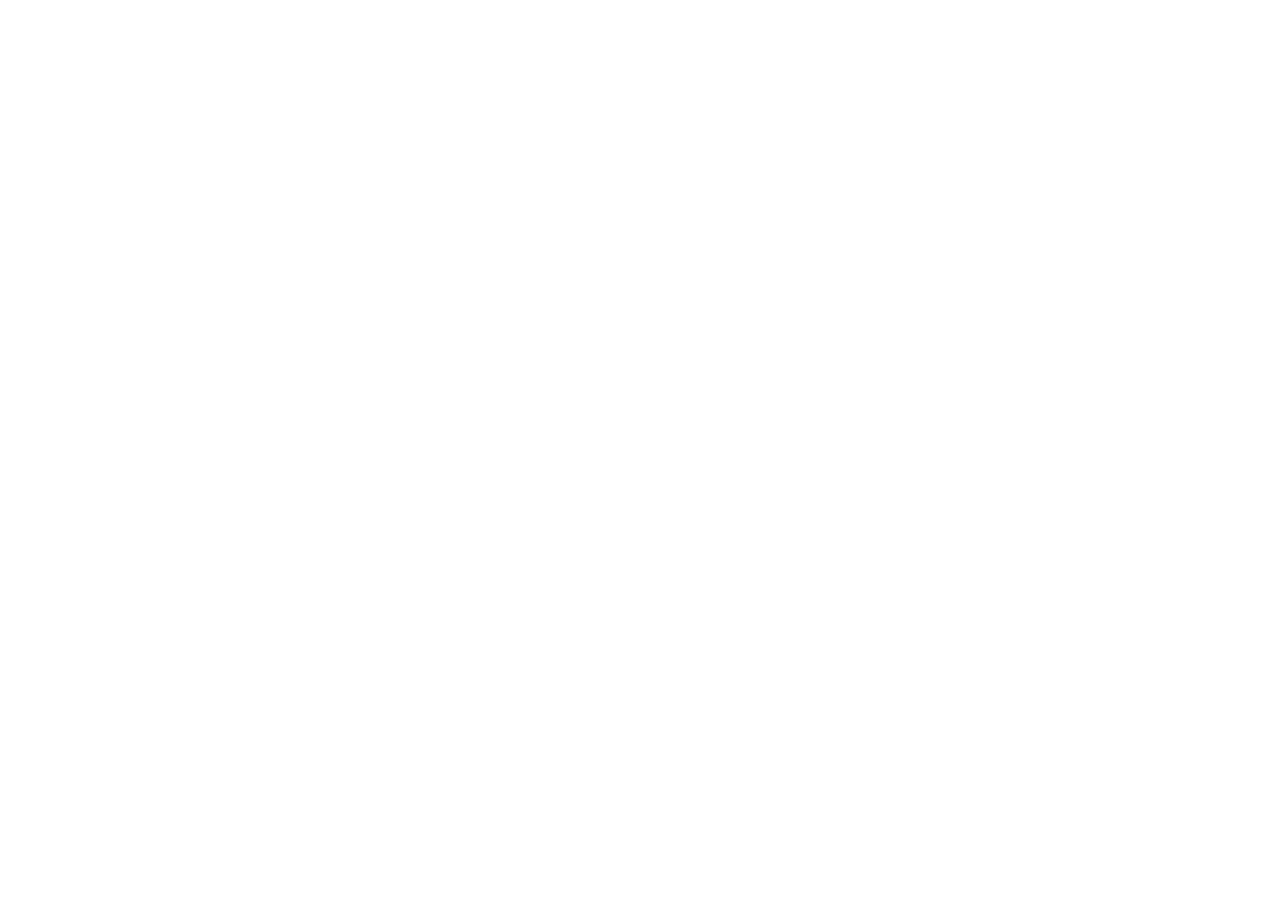
==== commit 2b979d4d: "." ====
--- a/index.html
+++ b/index.html
@@ -1,89 +1,12 @@
 <!DOCTYPE html>
 <html lang="en">
-
 <head>
     <meta charset="UTF-8">
     <meta http-equiv="X-UA-Compatible" content="IE=edge">
     <meta name="viewport" content="width=device-width, initial-scale=1.0">
-    <title>大事件登录</title>
-    <link rel="stylesheet" href="./assets/lib/layui/css/layui.css">
-    <link rel="stylesheet" href="/assets/css/login.css">
+    <title>Document</title>
 </head>
-
 <body>
-    <!-- 头部的logo区 -->
-    <div class="layui-main">
-        <img src="/assets/images/logo.png" alt="" />
-    </div>
-    <!-- 注册登录区 -->
-    <div class="loginAndRegBox">
-        <div class="title-box"></div>
-        <!-- 登录的div -->
-        <div class="login-box">
-            <form class="layui-form" id="form_login">
-                <!-- 用户名 -->
-                <div class="layui-form-item">
-                    <i class="layui-icon layui-icon-username"></i>  
-                    <input type="text" name="username" required lay-verify="required" placeholder="请输入用户名"
-                        autocomplete="off" class="layui-input">
-                </div>
-                <!-- 密码 -->
-                <div class="layui-form-item">
-                    <i class="layui-icon layui-icon-password"></i> 
-                    <input type="password" name="password" required lay-verify="required|pwd" placeholder="请输入密码"
-                        autocomplete="off" class="layui-input">
-                </div>
-                <!-- 登录按钮 -->
-                <div class="layui-form-item">
-                      <!-- 按钮 提交按钮比普通按钮多了一个  lay-submit  属性-->
-                    <button class="layui-btn layui-btn-fluid  layui-btn-normal" lay-submit>立即提交</button>
-                </div>
-                <div class="layui-form-item link" >
-                    <a href="javascript:;" id="link_reg">去注册账号</a>
-                </div>
-            </form>
-
-        </div>
-        <!-- 注册的div -->
-        <div class="reg-box ">
-            <form class="layui-form" id="form_reg">
-                <!-- 用户名 -->
-                <div class="layui-form-item">
-                    <i class="layui-icon layui-icon-username"></i>  
-                    <input type="text" name="username" required lay-verify="required" placeholder="请输入用户名"
-                        autocomplete="off" class="layui-input">
-                </div>
-                <!-- 密码 -->
-                <div class="layui-form-item">
-                    <i class="layui-icon layui-icon-password"></i> 
-                    <input type="password" name="password" required lay-verify="required|pwd" placeholder="请输入密码"
-                        autocomplete="off" class="layui-input">
-                </div>
-                <!-- 再次确认 -->
-                <div class="layui-form-item">
-                    <i class="layui-icon layui-icon-password"></i> 
-                    <input type="password" name="repassword" required lay-verify="required|pwd" placeholder="请确认密码"
-                        autocomplete="off" class="layui-input">
-                </div>
-                <!-- 注册按钮 -->
-                <div class="layui-form-item">
-                      <!-- 按钮 提交按钮比普通按钮多了一个  lay-submit  属性-->
-                    <button class="layui-btn layui-btn-fluid  layui-btn-normal" lay-submit>注册</button>
-                </div>
-                <div class="layui-form-item link" >
-                    <a href="javascript:;" id="link_log">去登录</a>
-                </div>
-            </form>  
-        </div>
-    </div>
-    <!-- 导入layui脚本 -->
-    <script src="/assets/lib/layui/layui.all.js"></script>
-    <!-- 导入jquery脚本 -->
-    <script src="/assets/lib/jquery.js"></script>
-    <!-- 导入baseAPI.js -->
-    <script src="/assets/js/baseAPI.js"></script>
-    <!-- 导入自己的脚本 -->
-    <script src="/assets/js/login.js"></script>
+    
 </body>
-
 </html>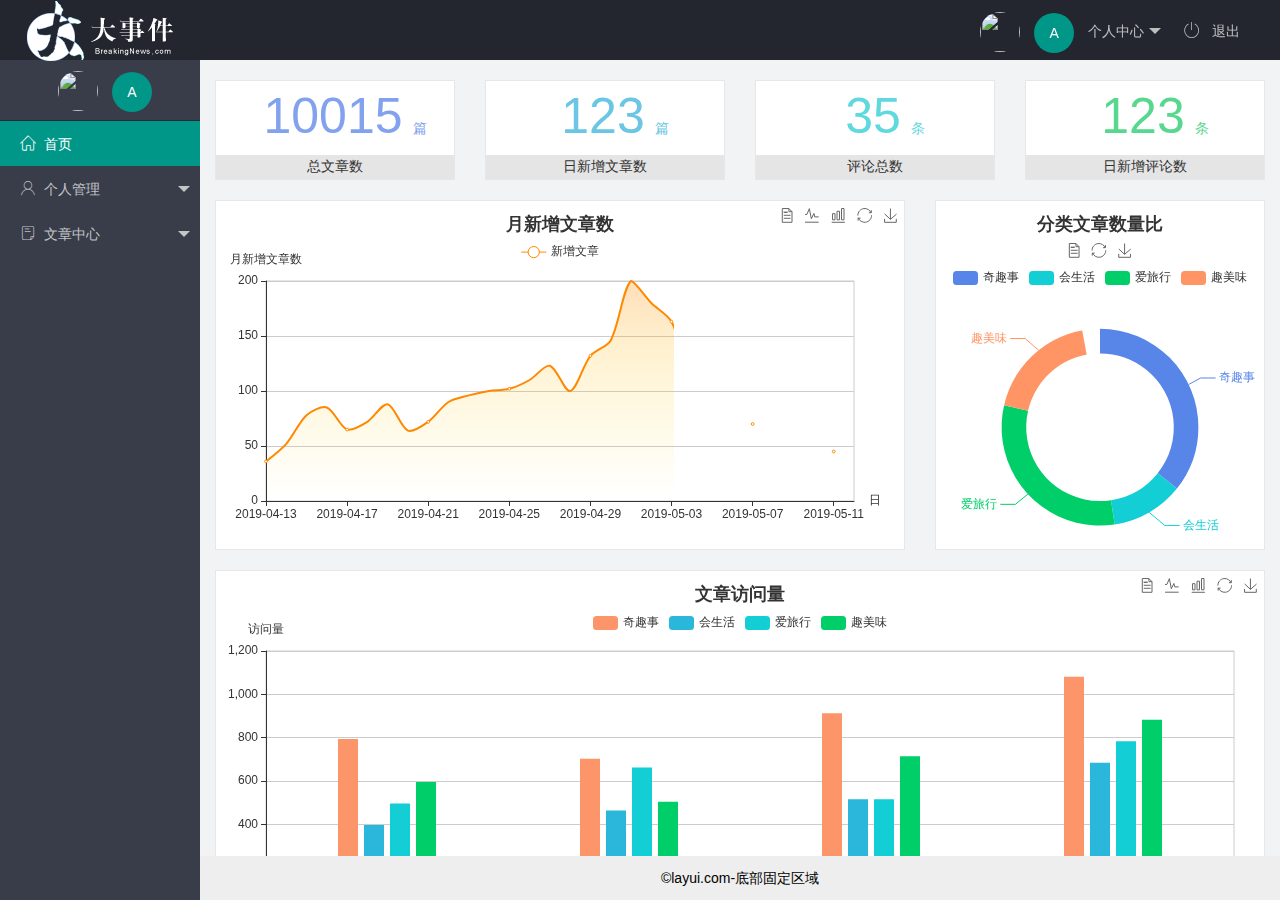
==== commit 3ac78caa: "." ====
--- a/index.html
+++ b/index.html
@@ -1,12 +1,100 @@
 <!DOCTYPE html>
 <html lang="en">
+
 <head>
     <meta charset="UTF-8">
     <meta http-equiv="X-UA-Compatible" content="IE=edge">
     <meta name="viewport" content="width=device-width, initial-scale=1.0">
     <title>Document</title>
+    <!--导入layui.css  -->
+    <link rel="stylesheet" href="./assets/lib/layui/css/layui.css">
+    <!--导入第三方图标  -->
+    <link rel="stylesheet" href="./assets/fonts/iconfont.css">
+    <!--导入index.css  -->
+    <link rel="stylesheet" href="./assets/css/index.css">
 </head>
+
 <body>
-    
+    <div class="layui-layout layui-layout-admin">
+        <div class="layui-header">
+            <div class="layui-logo layui-hide-xs"><img src="./assets/images/logo.png" alt="" srcset=""></div>
+            <!-- 头部区域（可配合layui 已有的水平导航） -->
+            <ul class="layui-nav layui-layout-right">
+                <li class="layui-nav-item layui-hide layui-show-md-inline-block">
+                    <a href="javascript:;" class="userinfo">
+                        <img src="//tva1.sinaimg.cn/crop.0.0.118.118.180/5db11ff4gw1e77d3nqrv8j203b03cweg.jpg"
+                            class="layui-nav-img">
+                        <span class="text-avatar">A</span>
+                        个人中心
+                    </a>
+                    <dl class="layui-nav-child">
+                        <dd><a href="">基本资料</a></dd>
+                        <dd><a href="">更换头像</a></dd>
+                        <dd><a href="">重置密码</a></dd>
+                    </dl>
+                </li>
+                <li class="layui-nav-item">
+                    <a href="javascript:;" id="btnLogout">
+                        <span class="iconfont icon-tuichu"></span>
+                        退出
+                    </a>
+                </li>
+            </ul>
+        </div>
+
+        <div class="layui-side layui-bg-black">
+            <div class="layui-side-scroll">
+                <!-- 左侧导航区域（可配合layui已有的垂直导航） -->
+                <div class="userinfo">
+                    <img src="//tva1.sinaimg.cn/crop.0.0.118.118.180/5db11ff4gw1e77d3nqrv8j203b03cweg.jpg"
+                        class="layui-nav-img">
+                    <span class="text-avatar">A</span>
+                    <span id="welcome"></span>
+                </div>
+                <ul class="layui-nav layui-nav-tree" lay-shrink="all">
+                    <li class="layui-nav-item layui-this"> <a href="./home/dashboard.html" target="fm"><span
+                                class="iconfont">&#xe6a9;</span>首页</a>
+                    </li>
+                    <li class="layui-nav-item">
+
+                        <a class="" href="javascript:;"> <span class="iconfont">&#xe614;</span>个人管理</a>
+                        <dl class="layui-nav-child">
+                            <dd><a href="javascript:;"><i class="layui-icon layui-icon-app"></i>文章类别</a></dd>
+                            <dd><a href="javascript:;"><i class="layui-icon layui-icon-app"></i>文章列表</a></dd>
+                            <dd><a href="javascript:;"><i class="layui-icon layui-icon-app"></i>发布文章</a></dd>
+                        </dl>
+                    </li>
+                    <li class="layui-nav-item">
+                        <a href="javascript:;"> <span class="iconfont">&#xe615;</span>文章中心</a>
+                        <dl class="layui-nav-child">
+                            <dd><a href="javascript:;"><i class="layui-icon layui-icon-app"></i> 基本资料</a></dd>
+                            <dd><a href="javascript:;"><i class="layui-icon layui-icon-app"></i>更换头像</a></dd>
+                            <dd><a href="javascript:;"><i class="layui-icon layui-icon-app"></i>文章列表</a></dd>
+                        </dl>
+                    </li>
+
+                </ul>
+            </div>
+        </div>
+
+        <div class="layui-body">
+            <!-- 内容主体区域 -->
+            <iframe name="fm" src="./home/dashboard.html" frameborder="0"></iframe>
+        </div>
+
+        <div class="layui-footer">
+            <!-- 底部固定区域 -->
+            &copy;layui.com-底部固定区域
+        </div>
+    </div>
+    <!-- 导入layui.js脚本文件 -->
+    <script src="./assets/lib/layui/layui.all.js"></script>
+    <!-- 导入jquert.js -->
+    <script src="./assets/lib/jquery.js"></script>
+    <!-- 导入baseAPI.js -->
+    <script src="./assets/js/baseAPI.js"></script>
+    <!-- 导入index.js -->
+    <script src="./assets/js/index.js"></script>
 </body>
+
 </html>--- a/assets/lib/layui/css/layui.css
+++ b/assets/lib/layui/css/layui.css
@@ -0,0 +1,2 @@
+/** layui-v2.5.5 MIT License By https://www.layui.com */
+ .layui-inline,img{display:inline-block;vertical-align:middle}h1,h2,h3,h4,h5,h6{font-weight:400}.layui-edge,.layui-header,.layui-inline,.layui-main{position:relative}.layui-body,.layui-edge,.layui-elip{overflow:hidden}.layui-btn,.layui-edge,.layui-inline,img{vertical-align:middle}.layui-btn,.layui-disabled,.layui-icon,.layui-unselect{-moz-user-select:none;-webkit-user-select:none;-ms-user-select:none}.layui-elip,.layui-form-checkbox span,.layui-form-pane .layui-form-label{text-overflow:ellipsis;white-space:nowrap}.layui-breadcrumb,.layui-tree-btnGroup{visibility:hidden}blockquote,body,button,dd,div,dl,dt,form,h1,h2,h3,h4,h5,h6,input,li,ol,p,pre,td,textarea,th,ul{margin:0;padding:0;-webkit-tap-highlight-color:rgba(0,0,0,0)}a:active,a:hover{outline:0}img{border:none}li{list-style:none}table{border-collapse:collapse;border-spacing:0}h4,h5,h6{font-size:100%}button,input,optgroup,option,select,textarea{font-family:inherit;font-size:inherit;font-style:inherit;font-weight:inherit;outline:0}pre{white-space:pre-wrap;white-space:-moz-pre-wrap;white-space:-pre-wrap;white-space:-o-pre-wrap;word-wrap:break-word}body{line-height:24px;font:14px Helvetica Neue,Helvetica,PingFang SC,Tahoma,Arial,sans-serif}hr{height:1px;margin:10px 0;border:0;clear:both}a{color:#333;text-decoration:none}a:hover{color:#777}a cite{font-style:normal;*cursor:pointer}.layui-border-box,.layui-border-box *{box-sizing:border-box}.layui-box,.layui-box *{box-sizing:content-box}.layui-clear{clear:both;*zoom:1}.layui-clear:after{content:'\20';clear:both;*zoom:1;display:block;height:0}.layui-inline{*display:inline;*zoom:1}.layui-edge{display:inline-block;width:0;height:0;border-width:6px;border-style:dashed;border-color:transparent}.layui-edge-top{top:-4px;border-bottom-color:#999;border-bottom-style:solid}.layui-edge-right{border-left-color:#999;border-left-style:solid}.layui-edge-bottom{top:2px;border-top-color:#999;border-top-style:solid}.layui-edge-left{border-right-color:#999;border-right-style:solid}.layui-disabled,.layui-disabled:hover{color:#d2d2d2!important;cursor:not-allowed!important}.layui-circle{border-radius:100%}.layui-show{display:block!important}.layui-hide{display:none!important}@font-face{font-family:layui-icon;src:url(../font/iconfont.eot?v=250);src:url(../font/iconfont.eot?v=250#iefix) format('embedded-opentype'),url(../font/iconfont.woff2?v=250) format('woff2'),url(../font/iconfont.woff?v=250) format('woff'),url(../font/iconfont.ttf?v=250) format('truetype'),url(../font/iconfont.svg?v=250#layui-icon) format('svg')}.layui-icon{font-family:layui-icon!important;font-size:16px;font-style:normal;-webkit-font-smoothing:antialiased;-moz-osx-font-smoothing:grayscale}.layui-icon-reply-fill:before{content:"\e611"}.layui-icon-set-fill:before{content:"\e614"}.layui-icon-menu-fill:before{content:"\e60f"}.layui-icon-search:before{content:"\e615"}.layui-icon-share:before{content:"\e641"}.layui-icon-set-sm:before{content:"\e620"}.layui-icon-engine:before{content:"\e628"}.layui-icon-close:before{content:"\1006"}.layui-icon-close-fill:before{content:"\1007"}.layui-icon-chart-screen:before{content:"\e629"}.layui-icon-star:before{content:"\e600"}.layui-icon-circle-dot:before{content:"\e617"}.layui-icon-chat:before{content:"\e606"}.layui-icon-release:before{content:"\e609"}.layui-icon-list:before{content:"\e60a"}.layui-icon-chart:before{content:"\e62c"}.layui-icon-ok-circle:before{content:"\1005"}.layui-icon-layim-theme:before{content:"\e61b"}.layui-icon-table:before{content:"\e62d"}.layui-icon-right:before{content:"\e602"}.layui-icon-left:before{content:"\e603"}.layui-icon-cart-simple:before{content:"\e698"}.layui-icon-face-cry:before{content:"\e69c"}.layui-icon-face-smile:before{content:"\e6af"}.layui-icon-survey:before{content:"\e6b2"}.layui-icon-tree:before{content:"\e62e"}.layui-icon-upload-circle:before{content:"\e62f"}.layui-icon-add-circle:before{content:"\e61f"}.layui-icon-download-circle:before{content:"\e601"}.layui-icon-templeate-1:before{content:"\e630"}.layui-icon-util:before{content:"\e631"}.layui-icon-face-surprised:before{content:"\e664"}.layui-icon-edit:before{content:"\e642"}.layui-icon-speaker:before{content:"\e645"}.layui-icon-down:before{content:"\e61a"}.layui-icon-file:before{content:"\e621"}.layui-icon-layouts:before{content:"\e632"}.layui-icon-rate-half:before{content:"\e6c9"}.layui-icon-add-circle-fine:before{content:"\e608"}.layui-icon-prev-circle:before{content:"\e633"}.layui-icon-read:before{content:"\e705"}.layui-icon-404:before{content:"\e61c"}.layui-icon-carousel:before{content:"\e634"}.layui-icon-help:before{content:"\e607"}.layui-icon-code-circle:before{content:"\e635"}.layui-icon-water:before{content:"\e636"}.layui-icon-username:before{content:"\e66f"}.layui-icon-find-fill:before{content:"\e670"}.layui-icon-about:before{content:"\e60b"}.layui-icon-location:before{content:"\e715"}.layui-icon-up:before{content:"\e619"}.layui-icon-pause:before{content:"\e651"}.layui-icon-date:before{content:"\e637"}.layui-icon-layim-uploadfile:before{content:"\e61d"}.layui-icon-delete:before{content:"\e640"}.layui-icon-play:before{content:"\e652"}.layui-icon-top:before{content:"\e604"}.layui-icon-friends:before{content:"\e612"}.layui-icon-refresh-3:before{content:"\e9aa"}.layui-icon-ok:before{content:"\e605"}.layui-icon-layer:before{content:"\e638"}.layui-icon-face-smile-fine:before{content:"\e60c"}.layui-icon-dollar:before{content:"\e659"}.layui-icon-group:before{content:"\e613"}.layui-icon-layim-download:before{content:"\e61e"}.layui-icon-picture-fine:before{content:"\e60d"}.layui-icon-link:before{content:"\e64c"}.layui-icon-diamond:before{content:"\e735"}.layui-icon-log:before{content:"\e60e"}.layui-icon-rate-solid:before{content:"\e67a"}.layui-icon-fonts-del:before{content:"\e64f"}.layui-icon-unlink:before{content:"\e64d"}.layui-icon-fonts-clear:before{content:"\e639"}.layui-icon-triangle-r:before{content:"\e623"}.layui-icon-circle:before{content:"\e63f"}.layui-icon-radio:before{content:"\e643"}.layui-icon-align-center:before{content:"\e647"}.layui-icon-align-right:before{content:"\e648"}.layui-icon-align-left:before{content:"\e649"}.layui-icon-loading-1:before{content:"\e63e"}.layui-icon-return:before{content:"\e65c"}.layui-icon-fonts-strong:before{content:"\e62b"}.layui-icon-upload:before{content:"\e67c"}.layui-icon-dialogue:before{content:"\e63a"}.layui-icon-video:before{content:"\e6ed"}.layui-icon-headset:before{content:"\e6fc"}.layui-icon-cellphone-fine:before{content:"\e63b"}.layui-icon-add-1:before{content:"\e654"}.layui-icon-face-smile-b:before{content:"\e650"}.layui-icon-fonts-html:before{content:"\e64b"}.layui-icon-form:before{content:"\e63c"}.layui-icon-cart:before{content:"\e657"}.layui-icon-camera-fill:before{content:"\e65d"}.layui-icon-tabs:before{content:"\e62a"}.layui-icon-fonts-code:before{content:"\e64e"}.layui-icon-fire:before{content:"\e756"}.layui-icon-set:before{content:"\e716"}.layui-icon-fonts-u:before{content:"\e646"}.layui-icon-triangle-d:before{content:"\e625"}.layui-icon-tips:before{content:"\e702"}.layui-icon-picture:before{content:"\e64a"}.layui-icon-more-vertical:before{content:"\e671"}.layui-icon-flag:before{content:"\e66c"}.layui-icon-loading:before{content:"\e63d"}.layui-icon-fonts-i:before{content:"\e644"}.layui-icon-refresh-1:before{content:"\e666"}.layui-icon-rmb:before{content:"\e65e"}.layui-icon-home:before{content:"\e68e"}.layui-icon-user:before{content:"\e770"}.layui-icon-notice:before{content:"\e667"}.layui-icon-login-weibo:before{content:"\e675"}.layui-icon-voice:before{content:"\e688"}.layui-icon-upload-drag:before{content:"\e681"}.layui-icon-login-qq:before{content:"\e676"}.layui-icon-snowflake:before{content:"\e6b1"}.layui-icon-file-b:before{content:"\e655"}.layui-icon-template:before{content:"\e663"}.layui-icon-auz:before{content:"\e672"}.layui-icon-console:before{content:"\e665"}.layui-icon-app:before{content:"\e653"}.layui-icon-prev:before{content:"\e65a"}.layui-icon-website:before{content:"\e7ae"}.layui-icon-next:before{content:"\e65b"}.layui-icon-component:before{content:"\e857"}.layui-icon-more:before{content:"\e65f"}.layui-icon-login-wechat:before{content:"\e677"}.layui-icon-shrink-right:before{content:"\e668"}.layui-icon-spread-left:before{content:"\e66b"}.layui-icon-camera:before{content:"\e660"}.layui-icon-note:before{content:"\e66e"}.layui-icon-refresh:before{content:"\e669"}.layui-icon-female:before{content:"\e661"}.layui-icon-male:before{content:"\e662"}.layui-icon-password:before{content:"\e673"}.layui-icon-senior:before{content:"\e674"}.layui-icon-theme:before{content:"\e66a"}.layui-icon-tread:before{content:"\e6c5"}.layui-icon-praise:before{content:"\e6c6"}.layui-icon-star-fill:before{content:"\e658"}.layui-icon-rate:before{content:"\e67b"}.layui-icon-template-1:before{content:"\e656"}.layui-icon-vercode:before{content:"\e679"}.layui-icon-cellphone:before{content:"\e678"}.layui-icon-screen-full:before{content:"\e622"}.layui-icon-screen-restore:before{content:"\e758"}.layui-icon-cols:before{content:"\e610"}.layui-icon-export:before{content:"\e67d"}.layui-icon-print:before{content:"\e66d"}.layui-icon-slider:before{content:"\e714"}.layui-icon-addition:before{content:"\e624"}.layui-icon-subtraction:before{content:"\e67e"}.layui-icon-service:before{content:"\e626"}.layui-icon-transfer:before{content:"\e691"}.layui-main{width:1140px;margin:0 auto}.layui-header{z-index:1000;height:60px}.layui-header a:hover{transition:all .5s;-webkit-transition:all .5s}.layui-side{position:fixed;left:0;top:0;bottom:0;z-index:999;width:200px;overflow-x:hidden}.layui-side-scroll{position:relative;width:220px;height:100%;overflow-x:hidden}.layui-body{position:absolute;left:200px;right:0;top:0;bottom:0;z-index:998;width:auto;overflow-y:auto;box-sizing:border-box}.layui-layout-body{overflow:hidden}.layui-layout-admin .layui-header{background-color:#23262E}.layui-layout-admin .layui-side{top:60px;width:200px;overflow-x:hidden}.layui-layout-admin .layui-body{position:fixed;top:60px;bottom:44px}.layui-layout-admin .layui-main{width:auto;margin:0 15px}.layui-layout-admin .layui-footer{position:fixed;left:200px;right:0;bottom:0;height:44px;line-height:44px;padding:0 15px;background-color:#eee}.layui-layout-admin .layui-logo{position:absolute;left:0;top:0;width:200px;height:100%;line-height:60px;text-align:center;color:#009688;font-size:16px}.layui-layout-admin .layui-header .layui-nav{background:0 0}.layui-layout-left{position:absolute!important;left:200px;top:0}.layui-layout-right{position:absolute!important;right:0;top:0}.layui-container{position:relative;margin:0 auto;padding:0 15px;box-sizing:border-box}.layui-fluid{position:relative;margin:0 auto;padding:0 15px}.layui-row:after,.layui-row:before{content:'';display:block;clear:both}.layui-col-lg1,.layui-col-lg10,.layui-col-lg11,.layui-col-lg12,.layui-col-lg2,.layui-col-lg3,.layui-col-lg4,.layui-col-lg5,.layui-col-lg6,.layui-col-lg7,.layui-col-lg8,.layui-col-lg9,.layui-col-md1,.layui-col-md10,.layui-col-md11,.layui-col-md12,.layui-col-md2,.layui-col-md3,.layui-col-md4,.layui-col-md5,.layui-col-md6,.layui-col-md7,.layui-col-md8,.layui-col-md9,.layui-col-sm1,.layui-col-sm10,.layui-col-sm11,.layui-col-sm12,.layui-col-sm2,.layui-col-sm3,.layui-col-sm4,.layui-col-sm5,.layui-col-sm6,.layui-col-sm7,.layui-col-sm8,.layui-col-sm9,.layui-col-xs1,.layui-col-xs10,.layui-col-xs11,.layui-col-xs12,.layui-col-xs2,.layui-col-xs3,.layui-col-xs4,.layui-col-xs5,.layui-col-xs6,.layui-col-xs7,.layui-col-xs8,.layui-col-xs9{position:relative;display:block;box-sizing:border-box}.layui-col-xs1,.layui-col-xs10,.layui-col-xs11,.layui-col-xs12,.layui-col-xs2,.layui-col-xs3,.layui-col-xs4,.layui-col-xs5,.layui-col-xs6,.layui-col-xs7,.layui-col-xs8,.layui-col-xs9{float:left}.layui-col-xs1{width:8.33333333%}.layui-col-xs2{width:16.66666667%}.layui-col-xs3{width:25%}.layui-col-xs4{width:33.33333333%}.layui-col-xs5{width:41.66666667%}.layui-col-xs6{width:50%}.layui-col-xs7{width:58.33333333%}.layui-col-xs8{width:66.66666667%}.layui-col-xs9{width:75%}.layui-col-xs10{width:83.33333333%}.layui-col-xs11{width:91.66666667%}.layui-col-xs12{width:100%}.layui-col-xs-offset1{margin-left:8.33333333%}.layui-col-xs-offset2{margin-left:16.66666667%}.layui-col-xs-offset3{margin-left:25%}.layui-col-xs-offset4{margin-left:33.33333333%}.layui-col-xs-offset5{margin-left:41.66666667%}.layui-col-xs-offset6{margin-left:50%}.layui-col-xs-offset7{margin-left:58.33333333%}.layui-col-xs-offset8{margin-left:66.66666667%}.layui-col-xs-offset9{margin-left:75%}.layui-col-xs-offset10{margin-left:83.33333333%}.layui-col-xs-offset11{margin-left:91.66666667%}.layui-col-xs-offset12{margin-left:100%}@media screen and (max-width:768px){.layui-hide-xs{display:none!important}.layui-show-xs-block{display:block!important}.layui-show-xs-inline{display:inline!important}.layui-show-xs-inline-block{display:inline-block!important}}@media screen and (min-width:768px){.layui-container{width:750px}.layui-hide-sm{display:none!important}.layui-show-sm-block{display:block!important}.layui-show-sm-inline{display:inline!important}.layui-show-sm-inline-block{display:inline-block!important}.layui-col-sm1,.layui-col-sm10,.layui-col-sm11,.layui-col-sm12,.layui-col-sm2,.layui-col-sm3,.layui-col-sm4,.layui-col-sm5,.layui-col-sm6,.layui-col-sm7,.layui-col-sm8,.layui-col-sm9{float:left}.layui-col-sm1{width:8.33333333%}.layui-col-sm2{width:16.66666667%}.layui-col-sm3{width:25%}.layui-col-sm4{width:33.33333333%}.layui-col-sm5{width:41.66666667%}.layui-col-sm6{width:50%}.layui-col-sm7{width:58.33333333%}.layui-col-sm8{width:66.66666667%}.layui-col-sm9{width:75%}.layui-col-sm10{width:83.33333333%}.layui-col-sm11{width:91.66666667%}.layui-col-sm12{width:100%}.layui-col-sm-offset1{margin-left:8.33333333%}.layui-col-sm-offset2{margin-left:16.66666667%}.layui-col-sm-offset3{margin-left:25%}.layui-col-sm-offset4{margin-left:33.33333333%}.layui-col-sm-offset5{margin-left:41.66666667%}.layui-col-sm-offset6{margin-left:50%}.layui-col-sm-offset7{margin-left:58.33333333%}.layui-col-sm-offset8{margin-left:66.66666667%}.layui-col-sm-offset9{margin-left:75%}.layui-col-sm-offset10{margin-left:83.33333333%}.layui-col-sm-offset11{margin-left:91.66666667%}.layui-col-sm-offset12{margin-left:100%}}@media screen and (min-width:992px){.layui-container{width:970px}.layui-hide-md{display:none!important}.layui-show-md-block{display:block!important}.layui-show-md-inline{display:inline!important}.layui-show-md-inline-block{display:inline-block!important}.layui-col-md1,.layui-col-md10,.layui-col-md11,.layui-col-md12,.layui-col-md2,.layui-col-md3,.layui-col-md4,.layui-col-md5,.layui-col-md6,.layui-col-md7,.layui-col-md8,.layui-col-md9{float:left}.layui-col-md1{width:8.33333333%}.layui-col-md2{width:16.66666667%}.layui-col-md3{width:25%}.layui-col-md4{width:33.33333333%}.layui-col-md5{width:41.66666667%}.layui-col-md6{width:50%}.layui-col-md7{width:58.33333333%}.layui-col-md8{width:66.66666667%}.layui-col-md9{width:75%}.layui-col-md10{width:83.33333333%}.layui-col-md11{width:91.66666667%}.layui-col-md12{width:100%}.layui-col-md-offset1{margin-left:8.33333333%}.layui-col-md-offset2{margin-left:16.66666667%}.layui-col-md-offset3{margin-left:25%}.layui-col-md-offset4{margin-left:33.33333333%}.layui-col-md-offset5{margin-left:41.66666667%}.layui-col-md-offset6{margin-left:50%}.layui-col-md-offset7{margin-left:58.33333333%}.layui-col-md-offset8{margin-left:66.66666667%}.layui-col-md-offset9{margin-left:75%}.layui-col-md-offset10{margin-left:83.33333333%}.layui-col-md-offset11{margin-left:91.66666667%}.layui-col-md-offset12{margin-left:100%}}@media screen and (min-width:1200px){.layui-container{width:1170px}.layui-hide-lg{display:none!important}.layui-show-lg-block{display:block!important}.layui-show-lg-inline{display:inline!important}.layui-show-lg-inline-block{display:inline-block!important}.layui-col-lg1,.layui-col-lg10,.layui-col-lg11,.layui-col-lg12,.layui-col-lg2,.layui-col-lg3,.layui-col-lg4,.layui-col-lg5,.layui-col-lg6,.layui-col-lg7,.layui-col-lg8,.layui-col-lg9{float:left}.layui-col-lg1{width:8.33333333%}.layui-col-lg2{width:16.66666667%}.layui-col-lg3{width:25%}.layui-col-lg4{width:33.33333333%}.layui-col-lg5{width:41.66666667%}.layui-col-lg6{width:50%}.layui-col-lg7{width:58.33333333%}.layui-col-lg8{width:66.66666667%}.layui-col-lg9{width:75%}.layui-col-lg10{width:83.33333333%}.layui-col-lg11{width:91.66666667%}.layui-col-lg12{width:100%}.layui-col-lg-offset1{margin-left:8.33333333%}.layui-col-lg-offset2{margin-left:16.66666667%}.layui-col-lg-offset3{margin-left:25%}.layui-col-lg-offset4{margin-left:33.33333333%}.layui-col-lg-offset5{margin-left:41.66666667%}.layui-col-lg-offset6{margin-left:50%}.layui-col-lg-offset7{margin-left:58.33333333%}.layui-col-lg-offset8{margin-left:66.66666667%}.layui-col-lg-offset9{margin-left:75%}.layui-col-lg-offset10{margin-left:83.33333333%}.layui-col-lg-offset11{margin-left:91.66666667%}.layui-col-lg-offset12{margin-left:100%}}.layui-col-space1{margin:-.5px}.layui-col-space1>*{padding:.5px}.layui-col-space3{margin:-1.5px}.layui-col-space3>*{padding:1.5px}.layui-col-space5{margin:-2.5px}.layui-col-space5>*{padding:2.5px}.layui-col-space8{margin:-3.5px}.layui-col-space8>*{padding:3.5px}.layui-col-space10{margin:-5px}.layui-col-space10>*{padding:5px}.layui-col-space12{margin:-6px}.layui-col-space12>*{padding:6px}.layui-col-space15{margin:-7.5px}.layui-col-space15>*{padding:7.5px}.layui-col-space18{margin:-9px}.layui-col-space18>*{padding:9px}.layui-col-space20{margin:-10px}.layui-col-space20>*{padding:10px}.layui-col-space22{margin:-11px}.layui-col-space22>*{padding:11px}.layui-col-space25{margin:-12.5px}.layui-col-space25>*{padding:12.5px}.layui-col-space30{margin:-15px}.layui-col-space30>*{padding:15px}.layui-btn,.layui-input,.layui-select,.layui-textarea,.layui-upload-button{outline:0;-webkit-appearance:none;transition:all .3s;-webkit-transition:all .3s;box-sizing:border-box}.layui-elem-quote{margin-bottom:10px;padding:15px;line-height:22px;border-left:5px solid #009688;border-radius:0 2px 2px 0;background-color:#f2f2f2}.layui-quote-nm{border-style:solid;border-width:1px 1px 1px 5px;background:0 0}.layui-elem-field{margin-bottom:10px;padding:0;border-width:1px;border-style:solid}.layui-elem-field legend{margin-left:20px;padding:0 10px;font-size:20px;font-weight:300}.layui-field-title{margin:10px 0 20px;border-width:1px 0 0}.layui-field-box{padding:10px 15px}.layui-field-title .layui-field-box{padding:10px 0}.layui-progress{position:relative;height:6px;border-radius:20px;background-color:#e2e2e2}.layui-progress-bar{position:absolute;left:0;top:0;width:0;max-width:100%;height:6px;border-radius:20px;text-align:right;background-color:#5FB878;transition:all .3s;-webkit-transition:all .3s}.layui-progress-big,.layui-progress-big .layui-progress-bar{height:18px;line-height:18px}.layui-progress-text{position:relative;top:-20px;line-height:18px;font-size:12px;color:#666}.layui-progress-big .layui-progress-text{position:static;padding:0 10px;color:#fff}.layui-collapse{border-width:1px;border-style:solid;border-radius:2px}.layui-colla-content,.layui-colla-item{border-top-width:1px;border-top-style:solid}.layui-colla-item:first-child{border-top:none}.layui-colla-title{position:relative;height:42px;line-height:42px;padding:0 15px 0 35px;color:#333;background-color:#f2f2f2;cursor:pointer;font-size:14px;overflow:hidden}.layui-colla-content{display:none;padding:10px 15px;line-height:22px;color:#666}.layui-colla-icon{position:absolute;left:15px;top:0;font-size:14px}.layui-card{margin-bottom:15px;border-radius:2px;background-color:#fff;box-shadow:0 1px 2px 0 rgba(0,0,0,.05)}.layui-card:last-child{margin-bottom:0}.layui-card-header{position:relative;height:42px;line-height:42px;padding:0 15px;border-bottom:1px solid #f6f6f6;color:#333;border-radius:2px 2px 0 0;font-size:14px}.layui-bg-black,.layui-bg-blue,.layui-bg-cyan,.layui-bg-green,.layui-bg-orange,.layui-bg-red{color:#fff!important}.layui-card-body{position:relative;padding:10px 15px;line-height:24px}.layui-card-body[pad15]{padding:15px}.layui-card-body[pad20]{padding:20px}.layui-card-body .layui-table{margin:5px 0}.layui-card .layui-tab{margin:0}.layui-panel-window{position:relative;padding:15px;border-radius:0;border-top:5px solid #E6E6E6;background-color:#fff}.layui-auxiliar-moving{position:fixed;left:0;right:0;top:0;bottom:0;width:100%;height:100%;background:0 0;z-index:9999999999}.layui-form-label,.layui-form-mid,.layui-form-select,.layui-input-block,.layui-input-inline,.layui-textarea{position:relative}.layui-bg-red{background-color:#FF5722!important}.layui-bg-orange{background-color:#FFB800!important}.layui-bg-green{background-color:#009688!important}.layui-bg-cyan{background-color:#2F4056!important}.layui-bg-blue{background-color:#1E9FFF!important}.layui-bg-black{background-color:#393D49!important}.layui-bg-gray{background-color:#eee!important;color:#666!important}.layui-badge-rim,.layui-colla-content,.layui-colla-item,.layui-collapse,.layui-elem-field,.layui-form-pane .layui-form-item[pane],.layui-form-pane .layui-form-label,.layui-input,.layui-layedit,.layui-layedit-tool,.layui-quote-nm,.layui-select,.layui-tab-bar,.layui-tab-card,.layui-tab-title,.layui-tab-title .layui-this:after,.layui-textarea{border-color:#e6e6e6}.layui-timeline-item:before,hr{background-color:#e6e6e6}.layui-text{line-height:22px;font-size:14px;color:#666}.layui-text h1,.layui-text h2,.layui-text h3{font-weight:500;color:#333}.layui-text h1{font-size:30px}.layui-text h2{font-size:24px}.layui-text h3{font-size:18px}.layui-text a:not(.layui-btn){color:#01AAED}.layui-text a:not(.layui-btn):hover{text-decoration:underline}.layui-text ul{padding:5px 0 5px 15px}.layui-text ul li{margin-top:5px;list-style-type:disc}.layui-text em,.layui-word-aux{color:#999!important;padding:0 5px!important}.layui-btn{display:inline-block;height:38px;line-height:38px;padding:0 18px;background-color:#009688;color:#fff;white-space:nowrap;text-align:center;font-size:14px;border:none;border-radius:2px;cursor:pointer}.layui-btn:hover{opacity:.8;filter:alpha(opacity=80);color:#fff}.layui-btn:active{opacity:1;filter:alpha(opacity=100)}.layui-btn+.layui-btn{margin-left:10px}.layui-btn-container{font-size:0}.layui-btn-container .layui-btn{margin-right:10px;margin-bottom:10px}.layui-btn-container .layui-btn+.layui-btn{margin-left:0}.layui-table .layui-btn-container .layui-btn{margin-bottom:9px}.layui-btn-radius{border-radius:100px}.layui-btn .layui-icon{margin-right:3px;font-size:18px;vertical-align:bottom;vertical-align:middle\9}.layui-btn-primary{border:1px solid #C9C9C9;background-color:#fff;color:#555}.layui-btn-primary:hover{border-color:#009688;color:#333}.layui-btn-normal{background-color:#1E9FFF}.layui-btn-warm{background-color:#FFB800}.layui-btn-danger{background-color:#FF5722}.layui-btn-checked{background-color:#5FB878}.layui-btn-disabled,.layui-btn-disabled:active,.layui-btn-disabled:hover{border:1px solid #e6e6e6;background-color:#FBFBFB;color:#C9C9C9;cursor:not-allowed;opacity:1}.layui-btn-lg{height:44px;line-height:44px;padding:0 25px;font-size:16px}.layui-btn-sm{height:30px;line-height:30px;padding:0 10px;font-size:12px}.layui-btn-sm i{font-size:16px!important}.layui-btn-xs{height:22px;line-height:22px;padding:0 5px;font-size:12px}.layui-btn-xs i{font-size:14px!important}.layui-btn-group{display:inline-block;vertical-align:middle;font-size:0}.layui-btn-group .layui-btn{margin-left:0!important;margin-right:0!important;border-left:1px solid rgba(255,255,255,.5);border-radius:0}.layui-btn-group .layui-btn-primary{border-left:none}.layui-btn-group .layui-btn-primary:hover{border-color:#C9C9C9;color:#009688}.layui-btn-group .layui-btn:first-child{border-left:none;border-radius:2px 0 0 2px}.layui-btn-group .layui-btn-primary:first-child{border-left:1px solid #c9c9c9}.layui-btn-group .layui-btn:last-child{border-radius:0 2px 2px 0}.layui-btn-group .layui-btn+.layui-btn{margin-left:0}.layui-btn-group+.layui-btn-group{margin-left:10px}.layui-btn-fluid{width:100%}.layui-input,.layui-select,.layui-textarea{height:38px;line-height:1.3;line-height:38px\9;border-width:1px;border-style:solid;background-color:#fff;border-radius:2px}.layui-input::-webkit-input-placeholder,.layui-select::-webkit-input-placeholder,.layui-textarea::-webkit-input-placeholder{line-height:1.3}.layui-input,.layui-textarea{display:block;width:100%;padding-left:10px}.layui-input:hover,.layui-textarea:hover{border-color:#D2D2D2!important}.layui-input:focus,.layui-textarea:focus{border-color:#C9C9C9!important}.layui-textarea{min-height:100px;height:auto;line-height:20px;padding:6px 10px;resize:vertical}.layui-select{padding:0 10px}.layui-form input[type=checkbox],.layui-form input[type=radio],.layui-form select{display:none}.layui-form [lay-ignore]{display:initial}.layui-form-item{margin-bottom:15px;clear:both;*zoom:1}.layui-form-item:after{content:'\20';clear:both;*zoom:1;display:block;height:0}.layui-form-label{float:left;display:block;padding:9px 15px;width:80px;font-weight:400;line-height:20px;text-align:right}.layui-form-label-col{display:block;float:none;padding:9px 0;line-height:20px;text-align:left}.layui-form-item .layui-inline{margin-bottom:5px;margin-right:10px}.layui-input-block{margin-left:110px;min-height:36px}.layui-input-inline{display:inline-block;vertical-align:middle}.layui-form-item .layui-input-inline{float:left;width:190px;margin-right:10px}.layui-form-text .layui-input-inline{width:auto}.layui-form-mid{float:left;display:block;padding:9px 0!important;line-height:20px;margin-right:10px}.layui-form-danger+.layui-form-select .layui-input,.layui-form-danger:focus{border-color:#FF5722!important}.layui-form-select .layui-input{padding-right:30px;cursor:pointer}.layui-form-select .layui-edge{position:absolute;right:10px;top:50%;margin-top:-3px;cursor:pointer;border-width:6px;border-top-color:#c2c2c2;border-top-style:solid;transition:all .3s;-webkit-transition:all .3s}.layui-form-select dl{display:none;position:absolute;left:0;top:42px;padding:5px 0;z-index:899;min-width:100%;border:1px solid #d2d2d2;max-height:300px;overflow-y:auto;background-color:#fff;border-radius:2px;box-shadow:0 2px 4px rgba(0,0,0,.12);box-sizing:border-box}.layui-form-select dl dd,.layui-form-select dl dt{padding:0 10px;line-height:36px;white-space:nowrap;overflow:hidden;text-overflow:ellipsis}.layui-form-select dl dt{font-size:12px;color:#999}.layui-form-select dl dd{cursor:pointer}.layui-form-select dl dd:hover{background-color:#f2f2f2;-webkit-transition:.5s all;transition:.5s all}.layui-form-select .layui-select-group dd{padding-left:20px}.layui-form-select dl dd.layui-select-tips{padding-left:10px!important;color:#999}.layui-form-select dl dd.layui-this{background-color:#5FB878;color:#fff}.layui-form-checkbox,.layui-form-select dl dd.layui-disabled{background-color:#fff}.layui-form-selected dl{display:block}.layui-form-checkbox,.layui-form-checkbox *,.layui-form-switch{display:inline-block;vertical-align:middle}.layui-form-selected .layui-edge{margin-top:-9px;-webkit-transform:rotate(180deg);transform:rotate(180deg);margin-top:-3px\9}:root .layui-form-selected .layui-edge{margin-top:-9px\0/IE9}.layui-form-selectup dl{top:auto;bottom:42px}.layui-select-none{margin:5px 0;text-align:center;color:#999}.layui-select-disabled .layui-disabled{border-color:#eee!important}.layui-select-disabled .layui-edge{border-top-color:#d2d2d2}.layui-form-checkbox{position:relative;height:30px;line-height:30px;margin-right:10px;padding-right:30px;cursor:pointer;font-size:0;-webkit-transition:.1s linear;transition:.1s linear;box-sizing:border-box}.layui-form-checkbox span{padding:0 10px;height:100%;font-size:14px;border-radius:2px 0 0 2px;background-color:#d2d2d2;color:#fff;overflow:hidden}.layui-form-checkbox:hover span{background-color:#c2c2c2}.layui-form-checkbox i{position:absolute;right:0;top:0;width:30px;height:28px;border:1px solid #d2d2d2;border-left:none;border-radius:0 2px 2px 0;color:#fff;font-size:20px;text-align:center}.layui-form-checkbox:hover i{border-color:#c2c2c2;color:#c2c2c2}.layui-form-checked,.layui-form-checked:hover{border-color:#5FB878}.layui-form-checked span,.layui-form-checked:hover span{background-color:#5FB878}.layui-form-checked i,.layui-form-checked:hover i{color:#5FB878}.layui-form-item .layui-form-checkbox{margin-top:4px}.layui-form-checkbox[lay-skin=primary]{height:auto!important;line-height:normal!important;min-width:18px;min-height:18px;border:none!important;margin-right:0;padding-left:28px;padding-right:0;background:0 0}.layui-form-checkbox[lay-skin=primary] span{padding-left:0;padding-right:15px;line-height:18px;background:0 0;color:#666}.layui-form-checkbox[lay-skin=primary] i{right:auto;left:0;width:16px;height:16px;line-height:16px;border:1px solid #d2d2d2;font-size:12px;border-radius:2px;background-color:#fff;-webkit-transition:.1s linear;transition:.1s linear}.layui-form-checkbox[lay-skin=primary]:hover i{border-color:#5FB878;color:#fff}.layui-form-checked[lay-skin=primary] i{border-color:#5FB878!important;background-color:#5FB878;color:#fff}.layui-checkbox-disbaled[lay-skin=primary] span{background:0 0!important;color:#c2c2c2}.layui-checkbox-disbaled[lay-skin=primary]:hover i{border-color:#d2d2d2}.layui-form-item .layui-form-checkbox[lay-skin=primary]{margin-top:10px}.layui-form-switch{position:relative;height:22px;line-height:22px;min-width:35px;padding:0 5px;margin-top:8px;border:1px solid #d2d2d2;border-radius:20px;cursor:pointer;background-color:#fff;-webkit-transition:.1s linear;transition:.1s linear}.layui-form-switch i{position:absolute;left:5px;top:3px;width:16px;height:16px;border-radius:20px;background-color:#d2d2d2;-webkit-transition:.1s linear;transition:.1s linear}.layui-form-switch em{position:relative;top:0;width:25px;margin-left:21px;padding:0!important;text-align:center!important;color:#999!important;font-style:normal!important;font-size:12px}.layui-form-onswitch{border-color:#5FB878;background-color:#5FB878}.layui-checkbox-disbaled,.layui-checkbox-disbaled i{border-color:#e2e2e2!important}.layui-form-onswitch i{left:100%;margin-left:-21px;background-color:#fff}.layui-form-onswitch em{margin-left:5px;margin-right:21px;color:#fff!important}.layui-checkbox-disbaled span{background-color:#e2e2e2!important}.layui-checkbox-disbaled:hover i{color:#fff!important}[lay-radio]{display:none}.layui-form-radio,.layui-form-radio *{display:inline-block;vertical-align:middle}.layui-form-radio{line-height:28px;margin:6px 10px 0 0;padding-right:10px;cursor:pointer;font-size:0}.layui-form-radio *{font-size:14px}.layui-form-radio>i{margin-right:8px;font-size:22px;color:#c2c2c2}.layui-form-radio>i:hover,.layui-form-radioed>i{color:#5FB878}.layui-radio-disbaled>i{color:#e2e2e2!important}.layui-form-pane .layui-form-label{width:110px;padding:8px 15px;height:38px;line-height:20px;border-width:1px;border-style:solid;border-radius:2px 0 0 2px;text-align:center;background-color:#FBFBFB;overflow:hidden;box-sizing:border-box}.layui-form-pane .layui-input-inline{margin-left:-1px}.layui-form-pane .layui-input-block{margin-left:110px;left:-1px}.layui-form-pane .layui-input{border-radius:0 2px 2px 0}.layui-form-pane .layui-form-text .layui-form-label{float:none;width:100%;border-radius:2px;box-sizing:border-box;text-align:left}.layui-form-pane .layui-form-text .layui-input-inline{display:block;margin:0;top:-1px;clear:both}.layui-form-pane .layui-form-text .layui-input-block{margin:0;left:0;top:-1px}.layui-form-pane .layui-form-text .layui-textarea{min-height:100px;border-radius:0 0 2px 2px}.layui-form-pane .layui-form-checkbox{margin:4px 0 4px 10px}.layui-form-pane .layui-form-radio,.layui-form-pane .layui-form-switch{margin-top:6px;margin-left:10px}.layui-form-pane .layui-form-item[pane]{position:relative;border-width:1px;border-style:solid}.layui-form-pane .layui-form-item[pane] .layui-form-label{position:absolute;left:0;top:0;height:100%;border-width:0 1px 0 0}.layui-form-pane .layui-form-item[pane] .layui-input-inline{margin-left:110px}@media screen and (max-width:450px){.layui-form-item .layui-form-label{text-overflow:ellipsis;overflow:hidden;white-space:nowrap}.layui-form-item .layui-inline{display:block;margin-right:0;margin-bottom:20px;clear:both}.layui-form-item .layui-inline:after{content:'\20';clear:both;display:block;height:0}.layui-form-item .layui-input-inline{display:block;float:none;left:-3px;width:auto;margin:0 0 10px 112px}.layui-form-item .layui-input-inline+.layui-form-mid{margin-left:110px;top:-5px;padding:0}.layui-form-item .layui-form-checkbox{margin-right:5px;margin-bottom:5px}}.layui-layedit{border-width:1px;border-style:solid;border-radius:2px}.layui-layedit-tool{padding:3px 5px;border-bottom-width:1px;border-bottom-style:solid;font-size:0}.layedit-tool-fixed{position:fixed;top:0;border-top:1px solid #e2e2e2}.layui-layedit-tool .layedit-tool-mid,.layui-layedit-tool .layui-icon{display:inline-block;vertical-align:middle;text-align:center;font-size:14px}.layui-layedit-tool .layui-icon{position:relative;width:32px;height:30px;line-height:30px;margin:3px 5px;color:#777;cursor:pointer;border-radius:2px}.layui-layedit-tool .layui-icon:hover{color:#393D49}.layui-layedit-tool .layui-icon:active{color:#000}.layui-layedit-tool .layedit-tool-active{background-color:#e2e2e2;color:#000}.layui-layedit-tool .layui-disabled,.layui-layedit-tool .layui-disabled:hover{color:#d2d2d2;cursor:not-allowed}.layui-layedit-tool .layedit-tool-mid{width:1px;height:18px;margin:0 10px;background-color:#d2d2d2}.layedit-tool-html{width:50px!important;font-size:30px!important}.layedit-tool-b,.layedit-tool-code,.layedit-tool-help{font-size:16px!important}.layedit-tool-d,.layedit-tool-face,.layedit-tool-image,.layedit-tool-unlink{font-size:18px!important}.layedit-tool-image input{position:absolute;font-size:0;left:0;top:0;width:100%;height:100%;opacity:.01;filter:Alpha(opacity=1);cursor:pointer}.layui-layedit-iframe iframe{display:block;width:100%}#LAY_layedit_code{overflow:hidden}.layui-laypage{display:inline-block;*display:inline;*zoom:1;vertical-align:middle;margin:10px 0;font-size:0}.layui-laypage>a:first-child,.layui-laypage>a:first-child em{border-radius:2px 0 0 2px}.layui-laypage>a:last-child,.layui-laypage>a:last-child em{border-radius:0 2px 2px 0}.layui-laypage>:first-child{margin-left:0!important}.layui-laypage>:last-child{margin-right:0!important}.layui-laypage a,.layui-laypage button,.layui-laypage input,.layui-laypage select,.layui-laypage span{border:1px solid #e2e2e2}.layui-laypage a,.layui-laypage span{display:inline-block;*display:inline;*zoom:1;vertical-align:middle;padding:0 15px;height:28px;line-height:28px;margin:0 -1px 5px 0;background-color:#fff;color:#333;font-size:12px}.layui-flow-more a *,.layui-laypage input,.layui-table-view select[lay-ignore]{display:inline-block}.layui-laypage a:hover{color:#009688}.layui-laypage em{font-style:normal}.layui-laypage .layui-laypage-spr{color:#999;font-weight:700}.layui-laypage a{text-decoration:none}.layui-laypage .layui-laypage-curr{position:relative}.layui-laypage .layui-laypage-curr em{position:relative;color:#fff}.layui-laypage .layui-laypage-curr .layui-laypage-em{position:absolute;left:-1px;top:-1px;padding:1px;width:100%;height:100%;background-color:#009688}.layui-laypage-em{border-radius:2px}.layui-laypage-next em,.layui-laypage-prev em{font-family:Sim sun;font-size:16px}.layui-laypage .layui-laypage-count,.layui-laypage .layui-laypage-limits,.layui-laypage .layui-laypage-refresh,.layui-laypage .layui-laypage-skip{margin-left:10px;margin-right:10px;padding:0;border:none}.layui-laypage .layui-laypage-limits,.layui-laypage .layui-laypage-refresh{vertical-align:top}.layui-laypage .layui-laypage-refresh i{font-size:18px;cursor:pointer}.layui-laypage select{height:22px;padding:3px;border-radius:2px;cursor:pointer}.layui-laypage .layui-laypage-skip{height:30px;line-height:30px;color:#999}.layui-laypage button,.layui-laypage input{height:30px;line-height:30px;border-radius:2px;vertical-align:top;background-color:#fff;box-sizing:border-box}.layui-laypage input{width:40px;margin:0 10px;padding:0 3px;text-align:center}.layui-laypage input:focus,.layui-laypage select:focus{border-color:#009688!important}.layui-laypage button{margin-left:10px;padding:0 10px;cursor:pointer}.layui-table,.layui-table-view{margin:10px 0}.layui-flow-more{margin:10px 0;text-align:center;color:#999;font-size:14px}.layui-flow-more a{height:32px;line-height:32px}.layui-flow-more a *{vertical-align:top}.layui-flow-more a cite{padding:0 20px;border-radius:3px;background-color:#eee;color:#333;font-style:normal}.layui-flow-more a cite:hover{opacity:.8}.layui-flow-more a i{font-size:30px;color:#737383}.layui-table{width:100%;background-color:#fff;color:#666}.layui-table tr{transition:all .3s;-webkit-transition:all .3s}.layui-table th{text-align:left;font-weight:400}.layui-table tbody tr:hover,.layui-table thead tr,.layui-table-click,.layui-table-header,.layui-table-hover,.layui-table-mend,.layui-table-patch,.layui-table-tool,.layui-table-total,.layui-table-total tr,.layui-table[lay-even] tr:nth-child(even){background-color:#f2f2f2}.layui-table td,.layui-table th,.layui-table-col-set,.layui-table-fixed-r,.layui-table-grid-down,.layui-table-header,.layui-table-page,.layui-table-tips-main,.layui-table-tool,.layui-table-total,.layui-table-view,.layui-table[lay-skin=line],.layui-table[lay-skin=row]{border-width:1px;border-style:solid;border-color:#e6e6e6}.layui-table td,.layui-table th{position:relative;padding:9px 15px;min-height:20px;line-height:20px;font-size:14px}.layui-table[lay-skin=line] td,.layui-table[lay-skin=line] th{border-width:0 0 1px}.layui-table[lay-skin=row] td,.layui-table[lay-skin=row] th{border-width:0 1px 0 0}.layui-table[lay-skin=nob] td,.layui-table[lay-skin=nob] th{border:none}.layui-table img{max-width:100px}.layui-table[lay-size=lg] td,.layui-table[lay-size=lg] th{padding:15px 30px}.layui-table-view .layui-table[lay-size=lg] .layui-table-cell{height:40px;line-height:40px}.layui-table[lay-size=sm] td,.layui-table[lay-size=sm] th{font-size:12px;padding:5px 10px}.layui-table-view .layui-table[lay-size=sm] .layui-table-cell{height:20px;line-height:20px}.layui-table[lay-data]{display:none}.layui-table-box{position:relative;overflow:hidden}.layui-table-view .layui-table{position:relative;width:auto;margin:0}.layui-table-view .layui-table[lay-skin=line]{border-width:0 1px 0 0}.layui-table-view .layui-table[lay-skin=row]{border-width:0 0 1px}.layui-table-view .layui-table td,.layui-table-view .layui-table th{padding:5px 0;border-top:none;border-left:none}.layui-table-view .layui-table th.layui-unselect .layui-table-cell span{cursor:pointer}.layui-table-view .layui-table td{cursor:default}.layui-table-view .layui-table td[data-edit=text]{cursor:text}.layui-table-view .layui-form-checkbox[lay-skin=primary] i{width:18px;height:18px}.layui-table-view .layui-form-radio{line-height:0;padding:0}.layui-table-view .layui-form-radio>i{margin:0;font-size:20px}.layui-table-init{position:absolute;left:0;top:0;width:100%;height:100%;text-align:center;z-index:110}.layui-table-init .layui-icon{position:absolute;left:50%;top:50%;margin:-15px 0 0 -15px;font-size:30px;color:#c2c2c2}.layui-table-header{border-width:0 0 1px;overflow:hidden}.layui-table-header .layui-table{margin-bottom:-1px}.layui-table-tool .layui-inline[lay-event]{position:relative;width:26px;height:26px;padding:5px;line-height:16px;margin-right:10px;text-align:center;color:#333;border:1px solid #ccc;cursor:pointer;-webkit-transition:.5s all;transition:.5s all}.layui-table-tool .layui-inline[lay-event]:hover{border:1px solid #999}.layui-table-tool-temp{padding-right:120px}.layui-table-tool-self{position:absolute;right:17px;top:10px}.layui-table-tool .layui-table-tool-self .layui-inline[lay-event]{margin:0 0 0 10px}.layui-table-tool-panel{position:absolute;top:29px;left:-1px;padding:5px 0;min-width:150px;min-height:40px;border:1px solid #d2d2d2;text-align:left;overflow-y:auto;background-color:#fff;box-shadow:0 2px 4px rgba(0,0,0,.12)}.layui-table-cell,.layui-table-tool-panel li{overflow:hidden;text-overflow:ellipsis;white-space:nowrap}.layui-table-tool-panel li{padding:0 10px;line-height:30px;-webkit-transition:.5s all;transition:.5s all}.layui-table-tool-panel li .layui-form-checkbox[lay-skin=primary]{width:100%;padding-left:28px}.layui-table-tool-panel li:hover{background-color:#f2f2f2}.layui-table-tool-panel li .layui-form-checkbox[lay-skin=primary] i{position:absolute;left:0;top:0}.layui-table-tool-panel li .layui-form-checkbox[lay-skin=primary] span{padding:0}.layui-table-tool .layui-table-tool-self .layui-table-tool-panel{left:auto;right:-1px}.layui-table-col-set{position:absolute;right:0;top:0;width:20px;height:100%;border-width:0 0 0 1px;background-color:#fff}.layui-table-sort{width:10px;height:20px;margin-left:5px;cursor:pointer!important}.layui-table-sort .layui-edge{position:absolute;left:5px;border-width:5px}.layui-table-sort .layui-table-sort-asc{top:3px;border-top:none;border-bottom-style:solid;border-bottom-color:#b2b2b2}.layui-table-sort .layui-table-sort-asc:hover{border-bottom-color:#666}.layui-table-sort .layui-table-sort-desc{bottom:5px;border-bottom:none;border-top-style:solid;border-top-color:#b2b2b2}.layui-table-sort .layui-table-sort-desc:hover{border-top-color:#666}.layui-table-sort[lay-sort=asc] .layui-table-sort-asc{border-bottom-color:#000}.layui-table-sort[lay-sort=desc] .layui-table-sort-desc{border-top-color:#000}.layui-table-cell{height:28px;line-height:28px;padding:0 15px;position:relative;box-sizing:border-box}.layui-table-cell .layui-form-checkbox[lay-skin=primary]{top:-1px;padding:0}.layui-table-cell .layui-table-link{color:#01AAED}.laytable-cell-checkbox,.laytable-cell-numbers,.laytable-cell-radio,.laytable-cell-space{padding:0;text-align:center}.layui-table-body{position:relative;overflow:auto;margin-right:-1px;margin-bottom:-1px}.layui-table-body .layui-none{line-height:26px;padding:15px;text-align:center;color:#999}.layui-table-fixed{position:absolute;left:0;top:0;z-index:101}.layui-table-fixed .layui-table-body{overflow:hidden}.layui-table-fixed-l{box-shadow:0 -1px 8px rgba(0,0,0,.08)}.layui-table-fixed-r{left:auto;right:-1px;border-width:0 0 0 1px;box-shadow:-1px 0 8px rgba(0,0,0,.08)}.layui-table-fixed-r .layui-table-header{position:relative;overflow:visible}.layui-table-mend{position:absolute;right:-49px;top:0;height:100%;width:50px}.layui-table-tool{position:relative;z-index:890;width:100%;min-height:50px;line-height:30px;padding:10px 15px;border-width:0 0 1px}.layui-table-tool .layui-btn-container{margin-bottom:-10px}.layui-table-page,.layui-table-total{border-width:1px 0 0;margin-bottom:-1px;overflow:hidden}.layui-table-page{position:relative;width:100%;padding:7px 7px 0;height:41px;font-size:12px;white-space:nowrap}.layui-table-page>div{height:26px}.layui-table-page .layui-laypage{margin:0}.layui-table-page .layui-laypage a,.layui-table-page .layui-laypage span{height:26px;line-height:26px;margin-bottom:10px;border:none;background:0 0}.layui-table-page .layui-laypage a,.layui-table-page .layui-laypage span.layui-laypage-curr{padding:0 12px}.layui-table-page .layui-laypage span{margin-left:0;padding:0}.layui-table-page .layui-laypage .layui-laypage-prev{margin-left:-7px!important}.layui-table-page .layui-laypage .layui-laypage-curr .layui-laypage-em{left:0;top:0;padding:0}.layui-table-page .layui-laypage button,.layui-table-page .layui-laypage input{height:26px;line-height:26px}.layui-table-page .layui-laypage input{width:40px}.layui-table-page .layui-laypage button{padding:0 10px}.layui-table-page select{height:18px}.layui-table-patch .layui-table-cell{padding:0;width:30px}.layui-table-edit{position:absolute;left:0;top:0;width:100%;height:100%;padding:0 14px 1px;border-radius:0;box-shadow:1px 1px 20px rgba(0,0,0,.15)}.layui-table-edit:focus{border-color:#5FB878!important}select.layui-table-edit{padding:0 0 0 10px;border-color:#C9C9C9}.layui-table-view .layui-form-checkbox,.layui-table-view .layui-form-radio,.layui-table-view .layui-form-switch{top:0;margin:0;box-sizing:content-box}.layui-table-view .layui-form-checkbox{top:-1px;height:26px;line-height:26px}.layui-table-view .layui-form-checkbox i{height:26px}.layui-table-grid .layui-table-cell{overflow:visible}.layui-table-grid-down{position:absolute;top:0;right:0;width:26px;height:100%;padding:5px 0;border-width:0 0 0 1px;text-align:center;background-color:#fff;color:#999;cursor:pointer}.layui-table-grid-down .layui-icon{position:absolute;top:50%;left:50%;margin:-8px 0 0 -8px}.layui-table-grid-down:hover{background-color:#fbfbfb}body .layui-table-tips .layui-layer-content{background:0 0;padding:0;box-shadow:0 1px 6px rgba(0,0,0,.12)}.layui-table-tips-main{margin:-44px 0 0 -1px;max-height:150px;padding:8px 15px;font-size:14px;overflow-y:scroll;background-color:#fff;color:#666}.layui-table-tips-c{position:absolute;right:-3px;top:-13px;width:20px;height:20px;padding:3px;cursor:pointer;background-color:#666;border-radius:50%;color:#fff}.layui-table-tips-c:hover{background-color:#777}.layui-table-tips-c:before{position:relative;right:-2px}.layui-upload-file{display:none!important;opacity:.01;filter:Alpha(opacity=1)}.layui-upload-drag,.layui-upload-form,.layui-upload-wrap{display:inline-block}.layui-upload-list{margin:10px 0}.layui-upload-choose{padding:0 10px;color:#999}.layui-upload-drag{position:relative;padding:30px;border:1px dashed #e2e2e2;background-color:#fff;text-align:center;cursor:pointer;color:#999}.layui-upload-drag .layui-icon{font-size:50px;color:#009688}.layui-upload-drag[lay-over]{border-color:#009688}.layui-upload-iframe{position:absolute;width:0;height:0;border:0;visibility:hidden}.layui-upload-wrap{position:relative;vertical-align:middle}.layui-upload-wrap .layui-upload-file{display:block!important;position:absolute;left:0;top:0;z-index:10;font-size:100px;width:100%;height:100%;opacity:.01;filter:Alpha(opacity=1);cursor:pointer}.layui-transfer-active,.layui-transfer-box{display:inline-block;vertical-align:middle}.layui-transfer-box,.layui-transfer-header,.layui-transfer-search{border-width:0;border-style:solid;border-color:#e6e6e6}.layui-transfer-box{position:relative;border-width:1px;width:200px;height:360px;border-radius:2px;background-color:#fff}.layui-transfer-box .layui-form-checkbox{width:100%;margin:0!important}.layui-transfer-header{height:38px;line-height:38px;padding:0 10px;border-bottom-width:1px}.layui-transfer-search{position:relative;padding:10px;border-bottom-width:1px}.layui-transfer-search .layui-input{height:32px;padding-left:30px;font-size:12px}.layui-transfer-search .layui-icon-search{position:absolute;left:20px;top:50%;margin-top:-8px;color:#666}.layui-transfer-active{margin:0 15px}.layui-transfer-active .layui-btn{display:block;margin:0;padding:0 15px;background-color:#5FB878;border-color:#5FB878;color:#fff}.layui-transfer-active .layui-btn-disabled{background-color:#FBFBFB;border-color:#e6e6e6;color:#C9C9C9}.layui-transfer-active .layui-btn:first-child{margin-bottom:15px}.layui-transfer-active .layui-btn .layui-icon{margin:0;font-size:14px!important}.layui-transfer-data{padding:5px 0;overflow:auto}.layui-transfer-data li{height:32px;line-height:32px;padding:0 10px}.layui-transfer-data li:hover{background-color:#f2f2f2;transition:.5s all}.layui-transfer-data .layui-none{padding:15px 10px;text-align:center;color:#999}.layui-nav{position:relative;padding:0 20px;background-color:#393D49;color:#fff;border-radius:2px;font-size:0;box-sizing:border-box}.layui-nav *{font-size:14px}.layui-nav .layui-nav-item{position:relative;display:inline-block;*display:inline;*zoom:1;vertical-align:middle;line-height:60px}.layui-nav .layui-nav-item a{display:block;padding:0 20px;color:#fff;color:rgba(255,255,255,.7);transition:all .3s;-webkit-transition:all .3s}.layui-nav .layui-this:after,.layui-nav-bar,.layui-nav-tree .layui-nav-itemed:after{position:absolute;left:0;top:0;width:0;height:5px;background-color:#5FB878;transition:all .2s;-webkit-transition:all .2s}.layui-nav-bar{z-index:1000}.layui-nav .layui-nav-item a:hover,.layui-nav .layui-this a{color:#fff}.layui-nav .layui-this:after{content:'';top:auto;bottom:0;width:100%}.layui-nav-img{width:30px;height:30px;margin-right:10px;border-radius:50%}.layui-nav .layui-nav-more{content:'';width:0;height:0;border-style:solid dashed dashed;border-color:#fff transparent transparent;overflow:hidden;cursor:pointer;transition:all .2s;-webkit-transition:all .2s;position:absolute;top:50%;right:3px;margin-top:-3px;border-width:6px;border-top-color:rgba(255,255,255,.7)}.layui-nav .layui-nav-mored,.layui-nav-itemed>a .layui-nav-more{margin-top:-9px;border-style:dashed dashed solid;border-color:transparent transparent #fff}.layui-nav-child{display:none;position:absolute;left:0;top:65px;min-width:100%;line-height:36px;padding:5px 0;box-shadow:0 2px 4px rgba(0,0,0,.12);border:1px solid #d2d2d2;background-color:#fff;z-index:100;border-radius:2px;white-space:nowrap}.layui-nav .layui-nav-child a{color:#333}.layui-nav .layui-nav-child a:hover{background-color:#f2f2f2;color:#000}.layui-nav-child dd{position:relative}.layui-nav .layui-nav-child dd.layui-this a,.layui-nav-child dd.layui-this{background-color:#5FB878;color:#fff}.layui-nav-child dd.layui-this:after{display:none}.layui-nav-tree{width:200px;padding:0}.layui-nav-tree .layui-nav-item{display:block;width:100%;line-height:45px}.layui-nav-tree .layui-nav-item a{position:relative;height:45px;line-height:45px;text-overflow:ellipsis;overflow:hidden;white-space:nowrap}.layui-nav-tree .layui-nav-item a:hover{background-color:#4E5465}.layui-nav-tree .layui-nav-bar{width:5px;height:0;background-color:#009688}.layui-nav-tree .layui-nav-child dd.layui-this,.layui-nav-tree .layui-nav-child dd.layui-this a,.layui-nav-tree .layui-this,.layui-nav-tree .layui-this>a,.layui-nav-tree .layui-this>a:hover{background-color:#009688;color:#fff}.layui-nav-tree .layui-this:after{display:none}.layui-nav-itemed>a,.layui-nav-tree .layui-nav-title a,.layui-nav-tree .layui-nav-title a:hover{color:#fff!important}.layui-nav-tree .layui-nav-child{position:relative;z-index:0;top:0;border:none;box-shadow:none}.layui-nav-tree .layui-nav-child a{height:40px;line-height:40px;color:#fff;color:rgba(255,255,255,.7)}.layui-nav-tree .layui-nav-child,.layui-nav-tree .layui-nav-child a:hover{background:0 0;color:#fff}.layui-nav-tree .layui-nav-more{right:10px}.layui-nav-itemed>.layui-nav-child{display:block;padding:0;background-color:rgba(0,0,0,.3)!important}.layui-nav-itemed>.layui-nav-child>.layui-this>.layui-nav-child{display:block}.layui-nav-side{position:fixed;top:0;bottom:0;left:0;overflow-x:hidden;z-index:999}.layui-bg-blue .layui-nav-bar,.layui-bg-blue .layui-nav-itemed:after,.layui-bg-blue .layui-this:after{background-color:#93D1FF}.layui-bg-blue .layui-nav-child dd.layui-this{background-color:#1E9FFF}.layui-bg-blue .layui-nav-itemed>a,.layui-nav-tree.layui-bg-blue .layui-nav-title a,.layui-nav-tree.layui-bg-blue .layui-nav-title a:hover{background-color:#007DDB!important}.layui-breadcrumb{font-size:0}.layui-breadcrumb>*{font-size:14px}.layui-breadcrumb a{color:#999!important}.layui-breadcrumb a:hover{color:#5FB878!important}.layui-breadcrumb a cite{color:#666;font-style:normal}.layui-breadcrumb span[lay-separator]{margin:0 10px;color:#999}.layui-tab{margin:10px 0;text-align:left!important}.layui-tab[overflow]>.layui-tab-title{overflow:hidden}.layui-tab-title{position:relative;left:0;height:40px;white-space:nowrap;font-size:0;border-bottom-width:1px;border-bottom-style:solid;transition:all .2s;-webkit-transition:all .2s}.layui-tab-title li{display:inline-block;*display:inline;*zoom:1;vertical-align:middle;font-size:14px;transition:all .2s;-webkit-transition:all .2s;position:relative;line-height:40px;min-width:65px;padding:0 15px;text-align:center;cursor:pointer}.layui-tab-title li a{display:block}.layui-tab-title .layui-this{color:#000}.layui-tab-title .layui-this:after{position:absolute;left:0;top:0;content:'';width:100%;height:41px;border-width:1px;border-style:solid;border-bottom-color:#fff;border-radius:2px 2px 0 0;box-sizing:border-box;pointer-events:none}.layui-tab-bar{position:absolute;right:0;top:0;z-index:10;width:30px;height:39px;line-height:39px;border-width:1px;border-style:solid;border-radius:2px;text-align:center;background-color:#fff;cursor:pointer}.layui-tab-bar .layui-icon{position:relative;display:inline-block;top:3px;transition:all .3s;-webkit-transition:all .3s}.layui-tab-item{display:none}.layui-tab-more{padding-right:30px;height:auto!important;white-space:normal!important}.layui-tab-more li.layui-this:after{border-bottom-color:#e2e2e2;border-radius:2px}.layui-tab-more .layui-tab-bar .layui-icon{top:-2px;top:3px\9;-webkit-transform:rotate(180deg);transform:rotate(180deg)}:root .layui-tab-more .layui-tab-bar .layui-icon{top:-2px\0/IE9}.layui-tab-content{padding:10px}.layui-tab-title li .layui-tab-close{position:relative;display:inline-block;width:18px;height:18px;line-height:20px;margin-left:8px;top:1px;text-align:center;font-size:14px;color:#c2c2c2;transition:all .2s;-webkit-transition:all .2s}.layui-tab-title li .layui-tab-close:hover{border-radius:2px;background-color:#FF5722;color:#fff}.layui-tab-brief>.layui-tab-title .layui-this{color:#009688}.layui-tab-brief>.layui-tab-more li.layui-this:after,.layui-tab-brief>.layui-tab-title .layui-this:after{border:none;border-radius:0;border-bottom:2px solid #5FB878}.layui-tab-brief[overflow]>.layui-tab-title .layui-this:after{top:-1px}.layui-tab-card{border-width:1px;border-style:solid;border-radius:2px;box-shadow:0 2px 5px 0 rgba(0,0,0,.1)}.layui-tab-card>.layui-tab-title{background-color:#f2f2f2}.layui-tab-card>.layui-tab-title li{margin-right:-1px;margin-left:-1px}.layui-tab-card>.layui-tab-title .layui-this{background-color:#fff}.layui-tab-card>.layui-tab-title .layui-this:after{border-top:none;border-width:1px;border-bottom-color:#fff}.layui-tab-card>.layui-tab-title .layui-tab-bar{height:40px;line-height:40px;border-radius:0;border-top:none;border-right:none}.layui-tab-card>.layui-tab-more .layui-this{background:0 0;color:#5FB878}.layui-tab-card>.layui-tab-more .layui-this:after{border:none}.layui-timeline{padding-left:5px}.layui-timeline-item{position:relative;padding-bottom:20px}.layui-timeline-axis{position:absolute;left:-5px;top:0;z-index:10;width:20px;height:20px;line-height:20px;background-color:#fff;color:#5FB878;border-radius:50%;text-align:center;cursor:pointer}.layui-timeline-axis:hover{color:#FF5722}.layui-timeline-item:before{content:'';position:absolute;left:5px;top:0;z-index:0;width:1px;height:100%}.layui-timeline-item:last-child:before{display:none}.layui-timeline-item:first-child:before{display:block}.layui-timeline-content{padding-left:25px}.layui-timeline-title{position:relative;margin-bottom:10px}.layui-badge,.layui-badge-dot,.layui-badge-rim{position:relative;display:inline-block;padding:0 6px;font-size:12px;text-align:center;background-color:#FF5722;color:#fff;border-radius:2px}.layui-badge{height:18px;line-height:18px}.layui-badge-dot{width:8px;height:8px;padding:0;border-radius:50%}.layui-badge-rim{height:18px;line-height:18px;border-width:1px;border-style:solid;background-color:#fff;color:#666}.layui-btn .layui-badge,.layui-btn .layui-badge-dot{margin-left:5px}.layui-nav .layui-badge,.layui-nav .layui-badge-dot{position:absolute;top:50%;margin:-8px 6px 0}.layui-tab-title .layui-badge,.layui-tab-title .layui-badge-dot{left:5px;top:-2px}.layui-carousel{position:relative;left:0;top:0;background-color:#f8f8f8}.layui-carousel>[carousel-item]{position:relative;width:100%;height:100%;overflow:hidden}.layui-carousel>[carousel-item]:before{position:absolute;content:'\e63d';left:50%;top:50%;width:100px;line-height:20px;margin:-10px 0 0 -50px;text-align:center;color:#c2c2c2;font-family:layui-icon!important;font-size:30px;font-style:normal;-webkit-font-smoothing:antialiased;-moz-osx-font-smoothing:grayscale}.layui-carousel>[carousel-item]>*{display:none;position:absolute;left:0;top:0;width:100%;height:100%;background-color:#f8f8f8;transition-duration:.3s;-webkit-transition-duration:.3s}.layui-carousel-updown>*{-webkit-transition:.3s ease-in-out up;transition:.3s ease-in-out up}.layui-carousel-arrow{display:none\9;opacity:0;position:absolute;left:10px;top:50%;margin-top:-18px;width:36px;height:36px;line-height:36px;text-align:center;font-size:20px;border:0;border-radius:50%;background-color:rgba(0,0,0,.2);color:#fff;-webkit-transition-duration:.3s;transition-duration:.3s;cursor:pointer}.layui-carousel-arrow[lay-type=add]{left:auto!important;right:10px}.layui-carousel:hover .layui-carousel-arrow[lay-type=add],.layui-carousel[lay-arrow=always] .layui-carousel-arrow[lay-type=add]{right:20px}.layui-carousel[lay-arrow=always] .layui-carousel-arrow{opacity:1;left:20px}.layui-carousel[lay-arrow=none] .layui-carousel-arrow{display:none}.layui-carousel-arrow:hover,.layui-carousel-ind ul:hover{background-color:rgba(0,0,0,.35)}.layui-carousel:hover .layui-carousel-arrow{display:block\9;opacity:1;left:20px}.layui-carousel-ind{position:relative;top:-35px;width:100%;line-height:0!important;text-align:center;font-size:0}.layui-carousel[lay-indicator=outside]{margin-bottom:30px}.layui-carousel[lay-indicator=outside] .layui-carousel-ind{top:10px}.layui-carousel[lay-indicator=outside] .layui-carousel-ind ul{background-color:rgba(0,0,0,.5)}.layui-carousel[lay-indicator=none] .layui-carousel-ind{display:none}.layui-carousel-ind ul{display:inline-block;padding:5px;background-color:rgba(0,0,0,.2);border-radius:10px;-webkit-transition-duration:.3s;transition-duration:.3s}.layui-carousel-ind li{display:inline-block;width:10px;height:10px;margin:0 3px;font-size:14px;background-color:#e2e2e2;background-color:rgba(255,255,255,.5);border-radius:50%;cursor:pointer;-webkit-transition-duration:.3s;transition-duration:.3s}.layui-carousel-ind li:hover{background-color:rgba(255,255,255,.7)}.layui-carousel-ind li.layui-this{background-color:#fff}.layui-carousel>[carousel-item]>.layui-carousel-next,.layui-carousel>[carousel-item]>.layui-carousel-prev,.layui-carousel>[carousel-item]>.layui-this{display:block}.layui-carousel>[carousel-item]>.layui-this{left:0}.layui-carousel>[carousel-item]>.layui-carousel-prev{left:-100%}.layui-carousel>[carousel-item]>.layui-carousel-next{left:100%}.layui-carousel>[carousel-item]>.layui-carousel-next.layui-carousel-left,.layui-carousel>[carousel-item]>.layui-carousel-prev.layui-carousel-right{left:0}.layui-carousel>[carousel-item]>.layui-this.layui-carousel-left{left:-100%}.layui-carousel>[carousel-item]>.layui-this.layui-carousel-right{left:100%}.layui-carousel[lay-anim=updown] .layui-carousel-arrow{left:50%!important;top:20px;margin:0 0 0 -18px}.layui-carousel[lay-anim=updown]>[carousel-item]>*,.layui-carousel[lay-anim=fade]>[carousel-item]>*{left:0!important}.layui-carousel[lay-anim=updown] .layui-carousel-arrow[lay-type=add]{top:auto!important;bottom:20px}.layui-carousel[lay-anim=updown] .layui-carousel-ind{position:absolute;top:50%;right:20px;width:auto;height:auto}.layui-carousel[lay-anim=updown] .layui-carousel-ind ul{padding:3px 5px}.layui-carousel[lay-anim=updown] .layui-carousel-ind li{display:block;margin:6px 0}.layui-carousel[lay-anim=updown]>[carousel-item]>.layui-this{top:0}.layui-carousel[lay-anim=updown]>[carousel-item]>.layui-carousel-prev{top:-100%}.layui-carousel[lay-anim=updown]>[carousel-item]>.layui-carousel-next{top:100%}.layui-carousel[lay-anim=updown]>[carousel-item]>.layui-carousel-next.layui-carousel-left,.layui-carousel[lay-anim=updown]>[carousel-item]>.layui-carousel-prev.layui-carousel-right{top:0}.layui-carousel[lay-anim=updown]>[carousel-item]>.layui-this.layui-carousel-left{top:-100%}.layui-carousel[lay-anim=updown]>[carousel-item]>.layui-this.layui-carousel-right{top:100%}.layui-carousel[lay-anim=fade]>[carousel-item]>.layui-carousel-next,.layui-carousel[lay-anim=fade]>[carousel-item]>.layui-carousel-prev{opacity:0}.layui-carousel[lay-anim=fade]>[carousel-item]>.layui-carousel-next.layui-carousel-left,.layui-carousel[lay-anim=fade]>[carousel-item]>.layui-carousel-prev.layui-carousel-right{opacity:1}.layui-carousel[lay-anim=fade]>[carousel-item]>.layui-this.layui-carousel-left,.layui-carousel[lay-anim=fade]>[carousel-item]>.layui-this.layui-carousel-right{opacity:0}.layui-fixbar{position:fixed;right:15px;bottom:15px;z-index:999999}.layui-fixbar li{width:50px;height:50px;line-height:50px;margin-bottom:1px;text-align:center;cursor:pointer;font-size:30px;background-color:#9F9F9F;color:#fff;border-radius:2px;opacity:.95}.layui-fixbar li:hover{opacity:.85}.layui-fixbar li:active{opacity:1}.layui-fixbar .layui-fixbar-top{display:none;font-size:40px}body .layui-util-face{border:none;background:0 0}body .layui-util-face .layui-layer-content{padding:0;background-color:#fff;color:#666;box-shadow:none}.layui-util-face .layui-layer-TipsG{display:none}.layui-util-face ul{position:relative;width:372px;padding:10px;border:1px solid #D9D9D9;background-color:#fff;box-shadow:0 0 20px rgba(0,0,0,.2)}.layui-util-face ul li{cursor:pointer;float:left;border:1px solid #e8e8e8;height:22px;width:26px;overflow:hidden;margin:-1px 0 0 -1px;padding:4px 2px;text-align:center}.layui-util-face ul li:hover{position:relative;z-index:2;border:1px solid #eb7350;background:#fff9ec}.layui-code{position:relative;margin:10px 0;padding:15px;line-height:20px;border:1px solid #ddd;border-left-width:6px;background-color:#F2F2F2;color:#333;font-family:Courier New;font-size:12px}.layui-rate,.layui-rate *{display:inline-block;vertical-align:middle}.layui-rate{padding:10px 5px 10px 0;font-size:0}.layui-rate li i.layui-icon{font-size:20px;color:#FFB800;margin-right:5px;transition:all .3s;-webkit-transition:all .3s}.layui-rate li i:hover{cursor:pointer;transform:scale(1.12);-webkit-transform:scale(1.12)}.layui-rate[readonly] li i:hover{cursor:default;transform:scale(1)}.layui-colorpicker{width:26px;height:26px;border:1px solid #e6e6e6;padding:5px;border-radius:2px;line-height:24px;display:inline-block;cursor:pointer;transition:all .3s;-webkit-transition:all .3s}.layui-colorpicker:hover{border-color:#d2d2d2}.layui-colorpicker.layui-colorpicker-lg{width:34px;height:34px;line-height:32px}.layui-colorpicker.layui-colorpicker-sm{width:24px;height:24px;line-height:22px}.layui-colorpicker.layui-colorpicker-xs{width:22px;height:22px;line-height:20px}.layui-colorpicker-trigger-bgcolor{display:block;background:url([data-uri]);border-radius:2px}.layui-colorpicker-trigger-span{display:block;height:100%;box-sizing:border-box;border:1px solid rgba(0,0,0,.15);border-radius:2px;text-align:center}.layui-colorpicker-trigger-i{display:inline-block;color:#FFF;font-size:12px}.layui-colorpicker-trigger-i.layui-icon-close{color:#999}.layui-colorpicker-main{position:absolute;z-index:66666666;width:280px;padding:7px;background:#FFF;border:1px solid #d2d2d2;border-radius:2px;box-shadow:0 2px 4px rgba(0,0,0,.12)}.layui-colorpicker-main-wrapper{height:180px;position:relative}.layui-colorpicker-basis{width:260px;height:100%;position:relative}.layui-colorpicker-basis-white{width:100%;height:100%;position:absolute;top:0;left:0;background:linear-gradient(90deg,#FFF,hsla(0,0%,100%,0))}.layui-colorpicker-basis-black{width:100%;height:100%;position:absolute;top:0;left:0;background:linear-gradient(0deg,#000,transparent)}.layui-colorpicker-basis-cursor{width:10px;height:10px;border:1px solid #FFF;border-radius:50%;position:absolute;top:-3px;right:-3px;cursor:pointer}.layui-colorpicker-side{position:absolute;top:0;right:0;width:12px;height:100%;background:linear-gradient(red,#FF0,#0F0,#0FF,#00F,#F0F,red)}.layui-colorpicker-side-slider{width:100%;height:5px;box-shadow:0 0 1px #888;box-sizing:border-box;background:#FFF;border-radius:1px;border:1px solid #f0f0f0;cursor:pointer;position:absolute;left:0}.layui-colorpicker-main-alpha{display:none;height:12px;margin-top:7px;background:url([data-uri])}.layui-colorpicker-alpha-bgcolor{height:100%;position:relative}.layui-colorpicker-alpha-slider{width:5px;height:100%;box-shadow:0 0 1px #888;box-sizing:border-box;background:#FFF;border-radius:1px;border:1px solid #f0f0f0;cursor:pointer;position:absolute;top:0}.layui-colorpicker-main-pre{padding-top:7px;font-size:0}.layui-colorpicker-pre{width:20px;height:20px;border-radius:2px;display:inline-block;margin-left:6px;margin-bottom:7px;cursor:pointer}.layui-colorpicker-pre:nth-child(11n+1){margin-left:0}.layui-colorpicker-pre-isalpha{background:url([data-uri])}.layui-colorpicker-pre.layui-this{box-shadow:0 0 3px 2px rgba(0,0,0,.15)}.layui-colorpicker-pre>div{height:100%;border-radius:2px}.layui-colorpicker-main-input{text-align:right;padding-top:7px}.layui-colorpicker-main-input .layui-btn-container .layui-btn{margin:0 0 0 10px}.layui-colorpicker-main-input div.layui-inline{float:left;margin-right:10px;font-size:14px}.layui-colorpicker-main-input input.layui-input{width:150px;height:30px;color:#666}.layui-slider{height:4px;background:#e2e2e2;border-radius:3px;position:relative;cursor:pointer}.layui-slider-bar{border-radius:3px;position:absolute;height:100%}.layui-slider-step{position:absolute;top:0;width:4px;height:4px;border-radius:50%;background:#FFF;-webkit-transform:translateX(-50%);transform:translateX(-50%)}.layui-slider-wrap{width:36px;height:36px;position:absolute;top:-16px;-webkit-transform:translateX(-50%);transform:translateX(-50%);z-index:10;text-align:center}.layui-slider-wrap-btn{width:12px;height:12px;border-radius:50%;background:#FFF;display:inline-block;vertical-align:middle;cursor:pointer;transition:.3s}.layui-slider-wrap:after{content:"";height:100%;display:inline-block;vertical-align:middle}.layui-slider-wrap-btn.layui-slider-hover,.layui-slider-wrap-btn:hover{transform:scale(1.2)}.layui-slider-wrap-btn.layui-disabled:hover{transform:scale(1)!important}.layui-slider-tips{position:absolute;top:-42px;z-index:66666666;white-space:nowrap;display:none;-webkit-transform:translateX(-50%);transform:translateX(-50%);color:#FFF;background:#000;border-radius:3px;height:25px;line-height:25px;padding:0 10px}.layui-slider-tips:after{content:'';position:absolute;bottom:-12px;left:50%;margin-left:-6px;width:0;height:0;border-width:6px;border-style:solid;border-color:#000 transparent transparent}.layui-slider-input{width:70px;height:32px;border:1px solid #e6e6e6;border-radius:3px;font-size:16px;line-height:32px;position:absolute;right:0;top:-15px}.layui-slider-input-btn{display:none;position:absolute;top:0;right:0;width:20px;height:100%;border-left:1px solid #d2d2d2}.layui-slider-input-btn i{cursor:pointer;position:absolute;right:0;bottom:0;width:20px;height:50%;font-size:12px;line-height:16px;text-align:center;color:#999}.layui-slider-input-btn i:first-child{top:0;border-bottom:1px solid #d2d2d2}.layui-slider-input-txt{height:100%;font-size:14px}.layui-slider-input-txt input{height:100%;border:none}.layui-slider-input-btn i:hover{color:#009688}.layui-slider-vertical{width:4px;margin-left:34px}.layui-slider-vertical .layui-slider-bar{width:4px}.layui-slider-vertical .layui-slider-step{top:auto;left:0;-webkit-transform:translateY(50%);transform:translateY(50%)}.layui-slider-vertical .layui-slider-wrap{top:auto;left:-16px;-webkit-transform:translateY(50%);transform:translateY(50%)}.layui-slider-vertical .layui-slider-tips{top:auto;left:2px}@media \0screen{.layui-slider-wrap-btn{margin-left:-20px}.layui-slider-vertical .layui-slider-wrap-btn{margin-left:0;margin-bottom:-20px}.layui-slider-vertical .layui-slider-tips{margin-left:-8px}.layui-slider>span{margin-left:8px}}.layui-tree{line-height:22px}.layui-tree .layui-form-checkbox{margin:0!important}.layui-tree-set{width:100%;position:relative}.layui-tree-pack{display:none;padding-left:20px;position:relative}.layui-tree-iconClick,.layui-tree-main{display:inline-block;vertical-align:middle}.layui-tree-line .layui-tree-pack{padding-left:27px}.layui-tree-line .layui-tree-set .layui-tree-set:after{content:'';position:absolute;top:14px;left:-9px;width:17px;height:0;border-top:1px dotted #c0c4cc}.layui-tree-entry{position:relative;padding:3px 0;height:20px;white-space:nowrap}.layui-tree-entry:hover{background-color:#eee}.layui-tree-line .layui-tree-entry:hover{background-color:rgba(0,0,0,0)}.layui-tree-line .layui-tree-entry:hover .layui-tree-txt{color:#999;text-decoration:underline;transition:.3s}.layui-tree-main{cursor:pointer;padding-right:10px}.layui-tree-line .layui-tree-set:before{content:'';position:absolute;top:0;left:-9px;width:0;height:100%;border-left:1px dotted #c0c4cc}.layui-tree-line .layui-tree-set.layui-tree-setLineShort:before{height:13px}.layui-tree-line .layui-tree-set.layui-tree-setHide:before{height:0}.layui-tree-iconClick{position:relative;height:20px;line-height:20px;margin:0 10px;color:#c0c4cc}.layui-tree-icon{height:12px;line-height:12px;width:12px;text-align:center;border:1px solid #c0c4cc}.layui-tree-iconClick .layui-icon{font-size:18px}.layui-tree-icon .layui-icon{font-size:12px;color:#666}.layui-tree-iconArrow{padding:0 5px}.layui-tree-iconArrow:after{content:'';position:absolute;left:4px;top:3px;z-index:100;width:0;height:0;border-width:5px;border-style:solid;border-color:transparent transparent transparent #c0c4cc;transition:.5s}.layui-tree-btnGroup,.layui-tree-editInput{position:relative;vertical-align:middle;display:inline-block}.layui-tree-spread>.layui-tree-entry>.layui-tree-iconClick>.layui-tree-iconArrow:after{transform:rotate(90deg) translate(3px,4px)}.layui-tree-txt{display:inline-block;vertical-align:middle;color:#555}.layui-tree-search{margin-bottom:15px;color:#666}.layui-tree-btnGroup .layui-icon{display:inline-block;vertical-align:middle;padding:0 2px;cursor:pointer}.layui-tree-btnGroup .layui-icon:hover{color:#999;transition:.3s}.layui-tree-entry:hover .layui-tree-btnGroup{visibility:visible}.layui-tree-editInput{height:20px;line-height:20px;padding:0 3px;border:none;background-color:rgba(0,0,0,.05)}.layui-tree-emptyText{text-align:center;color:#999}.layui-anim{-webkit-animation-duration:.3s;animation-duration:.3s;-webkit-animation-fill-mode:both;animation-fill-mode:both}.layui-anim.layui-icon{display:inline-block}.layui-anim-loop{-webkit-animation-iteration-count:infinite;animation-iteration-count:infinite}.layui-trans,.layui-trans a{transition:all .3s;-webkit-transition:all .3s}@-webkit-keyframes layui-rotate{from{-webkit-transform:rotate(0)}to{-webkit-transform:rotate(360deg)}}@keyframes layui-rotate{from{transform:rotate(0)}to{transform:rotate(360deg)}}.layui-anim-rotate{-webkit-animation-name:layui-rotate;animation-name:layui-rotate;-webkit-animation-duration:1s;animation-duration:1s;-webkit-animation-timing-function:linear;animation-timing-function:linear}@-webkit-keyframes layui-up{from{-webkit-transform:translate3d(0,100%,0);opacity:.3}to{-webkit-transform:translate3d(0,0,0);opacity:1}}@keyframes layui-up{from{transform:translate3d(0,100%,0);opacity:.3}to{transform:translate3d(0,0,0);opacity:1}}.layui-anim-up{-webkit-animation-name:layui-up;animation-name:layui-up}@-webkit-keyframes layui-upbit{from{-webkit-transform:translate3d(0,30px,0);opacity:.3}to{-webkit-transform:translate3d(0,0,0);opacity:1}}@keyframes layui-upbit{from{transform:translate3d(0,30px,0);opacity:.3}to{transform:translate3d(0,0,0);opacity:1}}.layui-anim-upbit{-webkit-animation-name:layui-upbit;animation-name:layui-upbit}@-webkit-keyframes layui-scale{0%{opacity:.3;-webkit-transform:scale(.5)}100%{opacity:1;-webkit-transform:scale(1)}}@keyframes layui-scale{0%{opacity:.3;-ms-transform:scale(.5);transform:scale(.5)}100%{opacity:1;-ms-transform:scale(1);transform:scale(1)}}.layui-anim-scale{-webkit-animation-name:layui-scale;animation-name:layui-scale}@-webkit-keyframes layui-scale-spring{0%{opacity:.5;-webkit-transform:scale(.5)}80%{opacity:.8;-webkit-transform:scale(1.1)}100%{opacity:1;-webkit-transform:scale(1)}}@keyframes layui-scale-spring{0%{opacity:.5;transform:scale(.5)}80%{opacity:.8;transform:scale(1.1)}100%{opacity:1;transform:scale(1)}}.layui-anim-scaleSpring{-webkit-animation-name:layui-scale-spring;animation-name:layui-scale-spring}@-webkit-keyframes layui-fadein{0%{opacity:0}100%{opacity:1}}@keyframes layui-fadein{0%{opacity:0}100%{opacity:1}}.layui-anim-fadein{-webkit-animation-name:layui-fadein;animation-name:layui-fadein}@-webkit-keyframes layui-fadeout{0%{opacity:1}100%{opacity:0}}@keyframes layui-fadeout{0%{opacity:1}100%{opacity:0}}.layui-anim-fadeout{-webkit-animation-name:layui-fadeout;animation-name:layui-fadeout}--- a/assets/fonts/iconfont.css
+++ b/assets/fonts/iconfont.css
@@ -0,0 +1,37 @@
+@font-face {font-family: "iconfont";
+  src: url('iconfont.eot?t=1576139966484'); /* IE9 */
+  src: url('iconfont.eot?t=1576139966484#iefix') format('embedded-opentype'), /* IE6-IE8 */
+  url('[data-uri]') format('woff2'),
+  url('iconfont.woff?t=1576139966484') format('woff'),
+  url('iconfont.ttf?t=1576139966484') format('truetype'), /* chrome, firefox, opera, Safari, Android, iOS 4.2+ */
+  url('iconfont.svg?t=1576139966484#iconfont') format('svg'); /* iOS 4.1- */
+}
+
+.iconfont {
+  font-family: "iconfont" !important;
+  font-size: 16px;
+  font-style: normal;
+  -webkit-font-smoothing: antialiased;
+  -moz-osx-font-smoothing: grayscale;
+}
+
+.icon-home:before {
+  content: "\e6a9";
+}
+
+.icon-user:before {
+  content: "\e614";
+}
+
+.icon-pinglun:before {
+  content: "\e616";
+}
+
+.icon-tuichu:before {
+  content: "\e865";
+}
+
+.icon-16:before {
+  content: "\e615";
+}
+
--- a/assets/css/index.css
+++ b/assets/css/index.css
@@ -0,0 +1,66 @@
+@font-face {
+    font-family: 'iconfont';
+    src: url('../fonts/iconfont.eot');
+    src: url('iconfont.eot?#iefix') format('embedded-opentype'),
+        url('../fonts/iconfont.woff2') format('woff2'),
+        url('../fonts/iconfont.woff') format('woff'),
+        url('../fonts/iconfont.ttf') format('truetype'),
+        url('../fonts/iconfont.svg') format('svg');
+}
+
+.iconfont {
+    margin-right: 8px;
+    font-family: "iconfont";
+    font-size: 16px;
+    font-style: normal;
+    -webkit-font-smoothing: antialiased;
+    -moz-osx-font-smoothing: grayscale;
+}
+
+.layui-footer {
+    text-align: center;
+    font-style: 12px;
+}
+.layui-icon{
+    margin-left: 20px;
+    margin-right: 8px;
+}
+.layui-body{
+    overflow: hidden;
+}
+iframe{
+    width: 100%;
+    height: 100%;
+}
+a{
+    transition: none !important;
+}
+.userinfo{
+    height: 60px;
+    line-height: 60px;
+    text-align: center;
+    font-style: 12px;
+    user-select: none;
+}
+.layui-side-scroll>.userinfo{
+    border-bottom: 1px solid rgb(40,43,51);
+}
+.layui-nav-img{
+    width: 40px;
+    height: 40px;
+
+}
+.text-avatar{
+    position: relative;
+    top: 2px;
+    display: inline-block;
+    width: 40px;
+    height: 40px;
+    line-height: 40px;
+    text-align: center;
+    background-color: rgb(0, 150, 136);
+    border-radius: 50%;
+    font-style: 20px;
+    color: #fff;
+    margin-right: 10px;
+}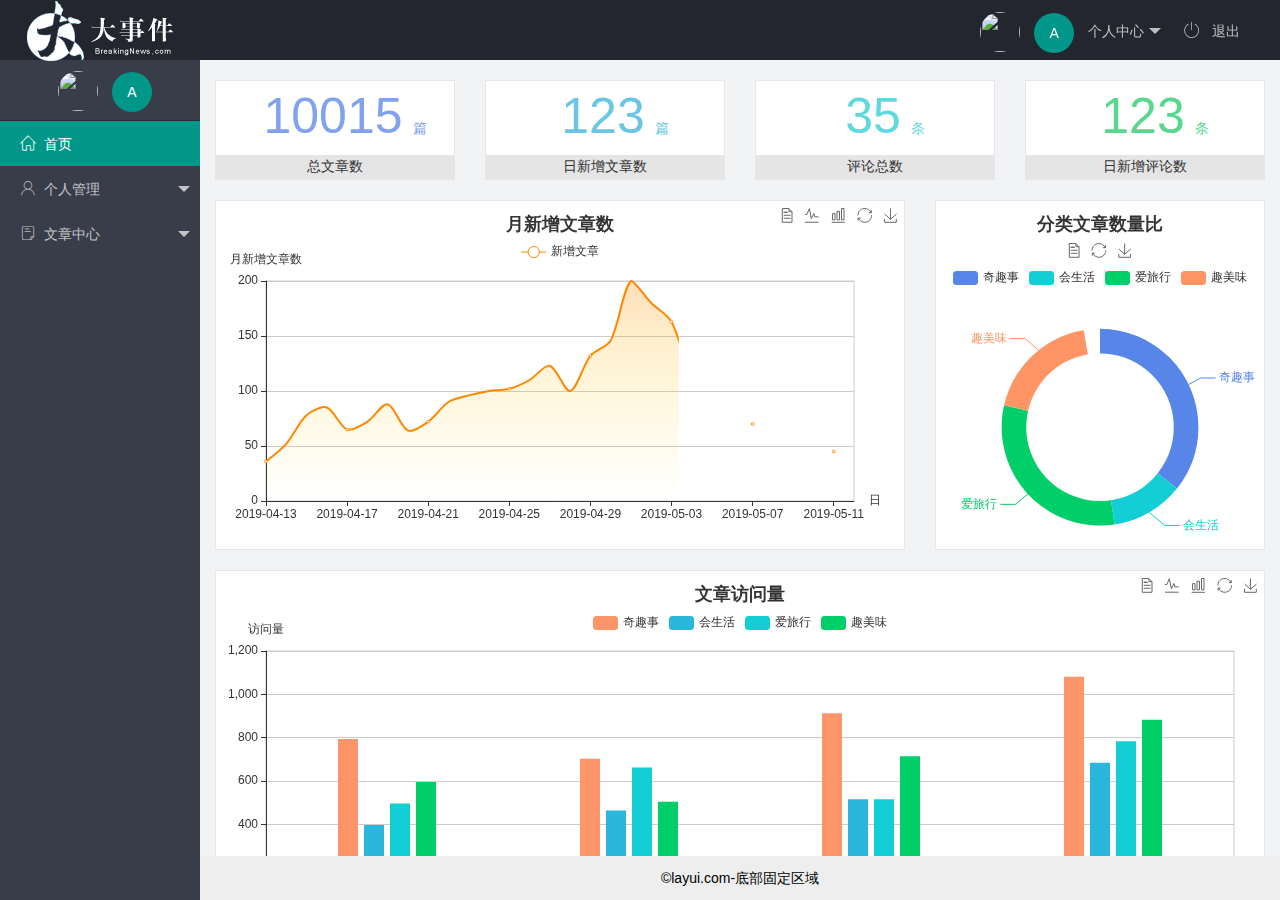
==== commit d15e1051: "." ====
--- a/index.html
+++ b/index.html
@@ -56,7 +56,6 @@
                                 class="iconfont">&#xe6a9;</span>首页</a>
                     </li>
                     <li class="layui-nav-item">
-
                         <a class="" href="javascript:;"> <span class="iconfont">&#xe614;</span>个人管理</a>
                         <dl class="layui-nav-child">
                             <dd><a href="javascript:;"><i class="layui-icon layui-icon-app"></i>文章类别</a></dd>
@@ -67,12 +66,11 @@
                     <li class="layui-nav-item">
                         <a href="javascript:;"> <span class="iconfont">&#xe615;</span>文章中心</a>
                         <dl class="layui-nav-child">
-                            <dd><a href="javascript:;"><i class="layui-icon layui-icon-app"></i> 基本资料</a></dd>
+                            <dd><a href="./user/user_info.html" target="fm"><i class="layui-icon layui-icon-app"></i> 基本资料</a></dd>
                             <dd><a href="javascript:;"><i class="layui-icon layui-icon-app"></i>更换头像</a></dd>
                             <dd><a href="javascript:;"><i class="layui-icon layui-icon-app"></i>文章列表</a></dd>
                         </dl>
                     </li>
-
                 </ul>
             </div>
         </div>
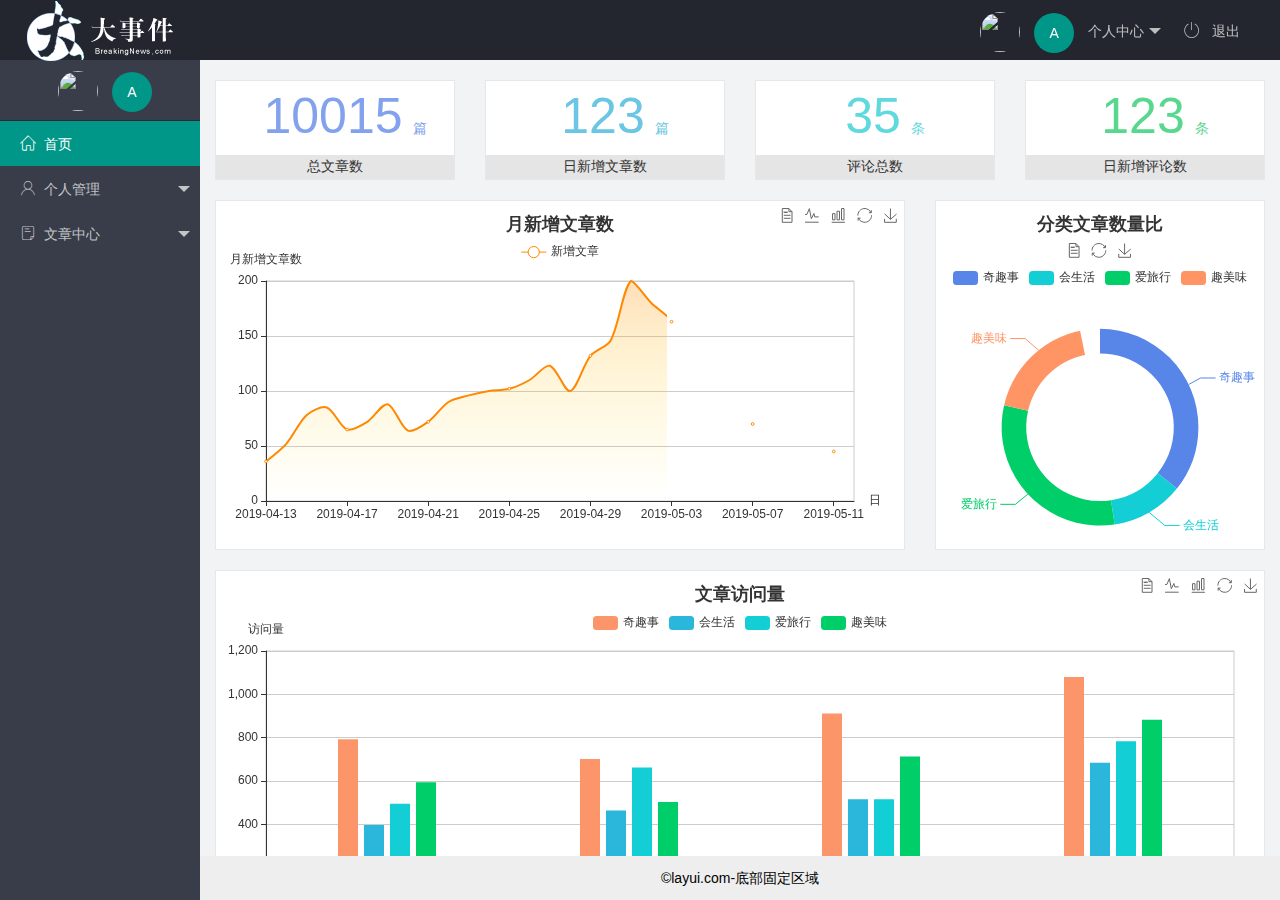
==== commit e14db55e: "完成了个人中心功能的开发" ====
--- a/index.html
+++ b/index.html
@@ -28,9 +28,9 @@
                         个人中心
                     </a>
                     <dl class="layui-nav-child">
-                        <dd><a href="">基本资料</a></dd>
-                        <dd><a href="">更换头像</a></dd>
-                        <dd><a href="">重置密码</a></dd>
+                        <dd><a href="./user/user_info.html" target="fm">基本资料</a></dd>
+                        <dd><a href="./user/user_avatar.html" target="fm">更换头像</a></dd>
+                        <dd><a href="./user/user_pwd.html" target="fm">重置密码</a></dd>
                     </dl>
                 </li>
                 <li class="layui-nav-item">
@@ -66,9 +66,12 @@
                     <li class="layui-nav-item">
                         <a href="javascript:;"> <span class="iconfont">&#xe615;</span>文章中心</a>
                         <dl class="layui-nav-child">
-                            <dd><a href="./user/user_info.html" target="fm"><i class="layui-icon layui-icon-app"></i> 基本资料</a></dd>
-                            <dd><a href="javascript:;"><i class="layui-icon layui-icon-app"></i>更换头像</a></dd>
-                            <dd><a href="javascript:;"><i class="layui-icon layui-icon-app"></i>文章列表</a></dd>
+                            <dd><a href="./user/user_info.html" target="fm"><i class="layui-icon layui-icon-app"></i>
+                                    基本资料</a></dd>
+                            <dd><a href="./user/user_avatar.html" target="fm"><i
+                                        class="layui-icon layui-icon-app"></i>更换头像</a></dd>
+                            <dd><a href="./user/user_pwd.html" target="fm"><i
+                                        class="layui-icon layui-icon-app"></i>重置密码</a></dd>
                         </dl>
                     </li>
                 </ul>
